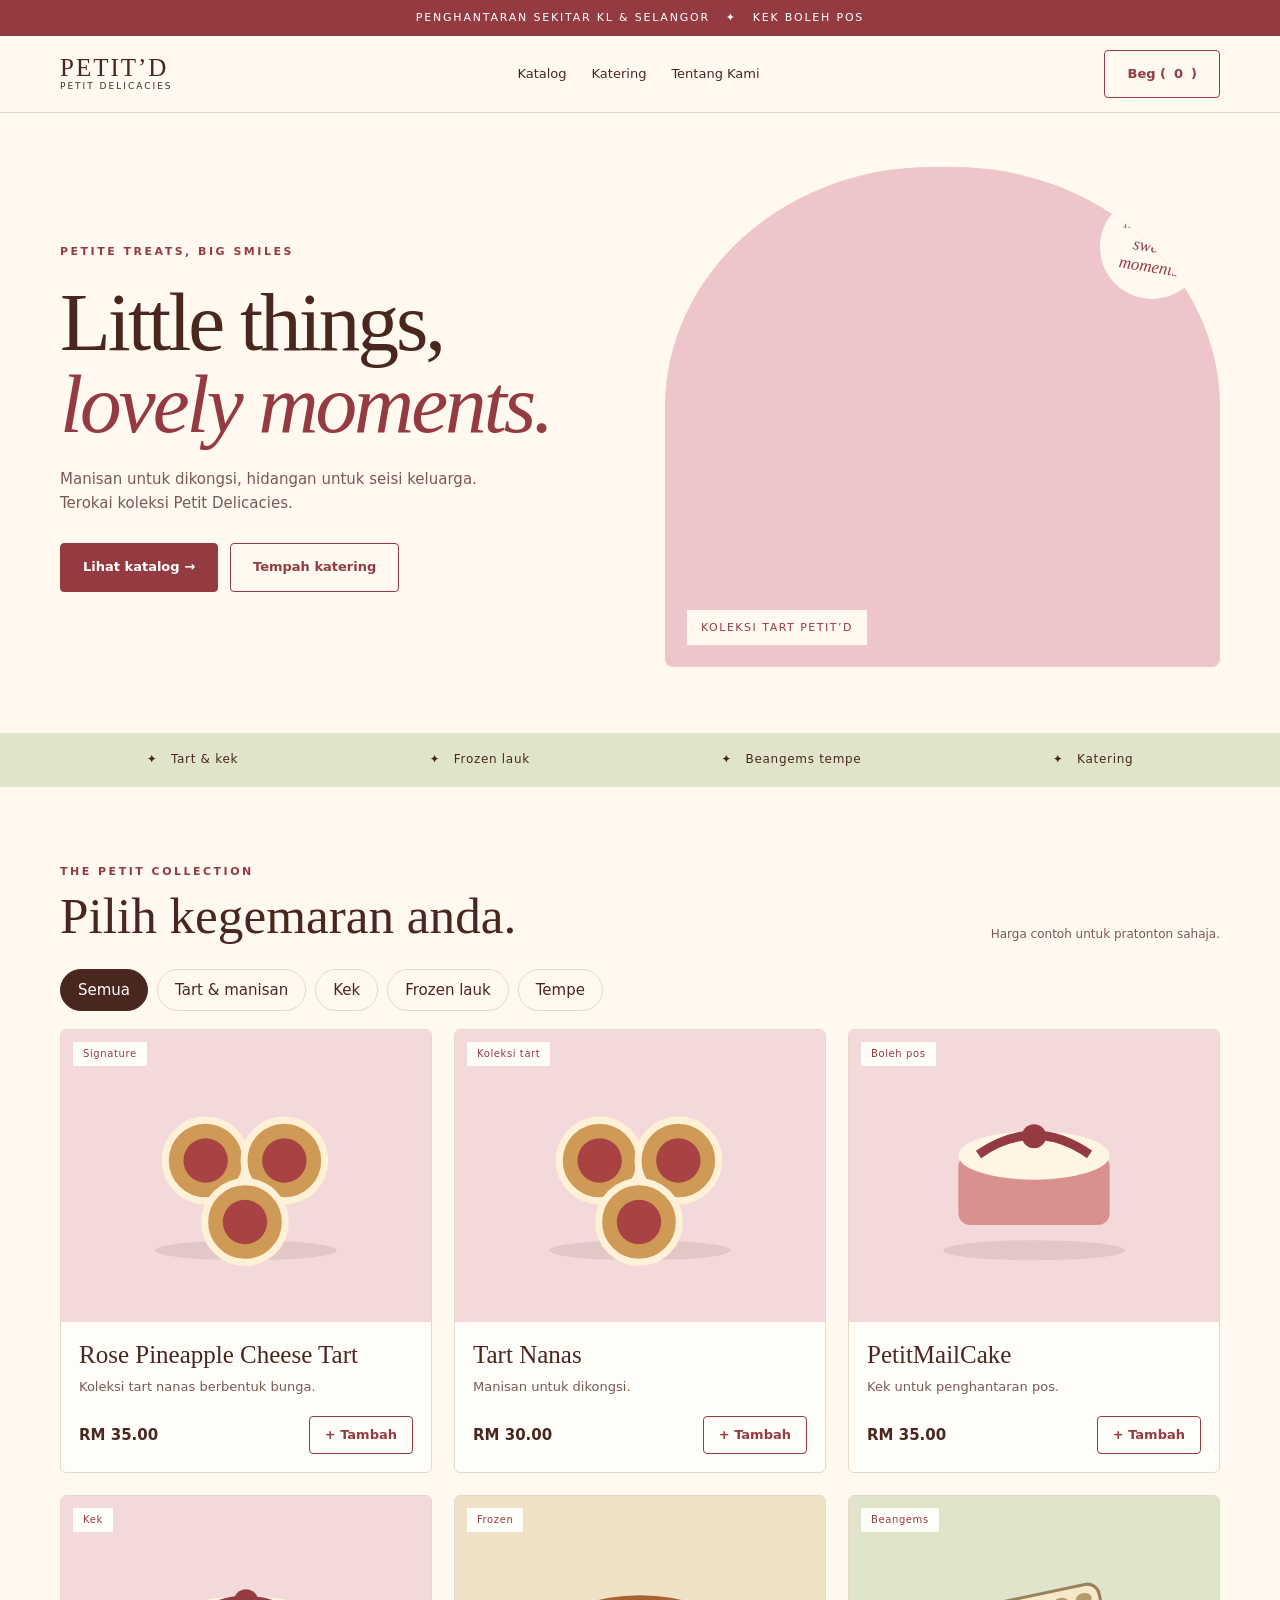
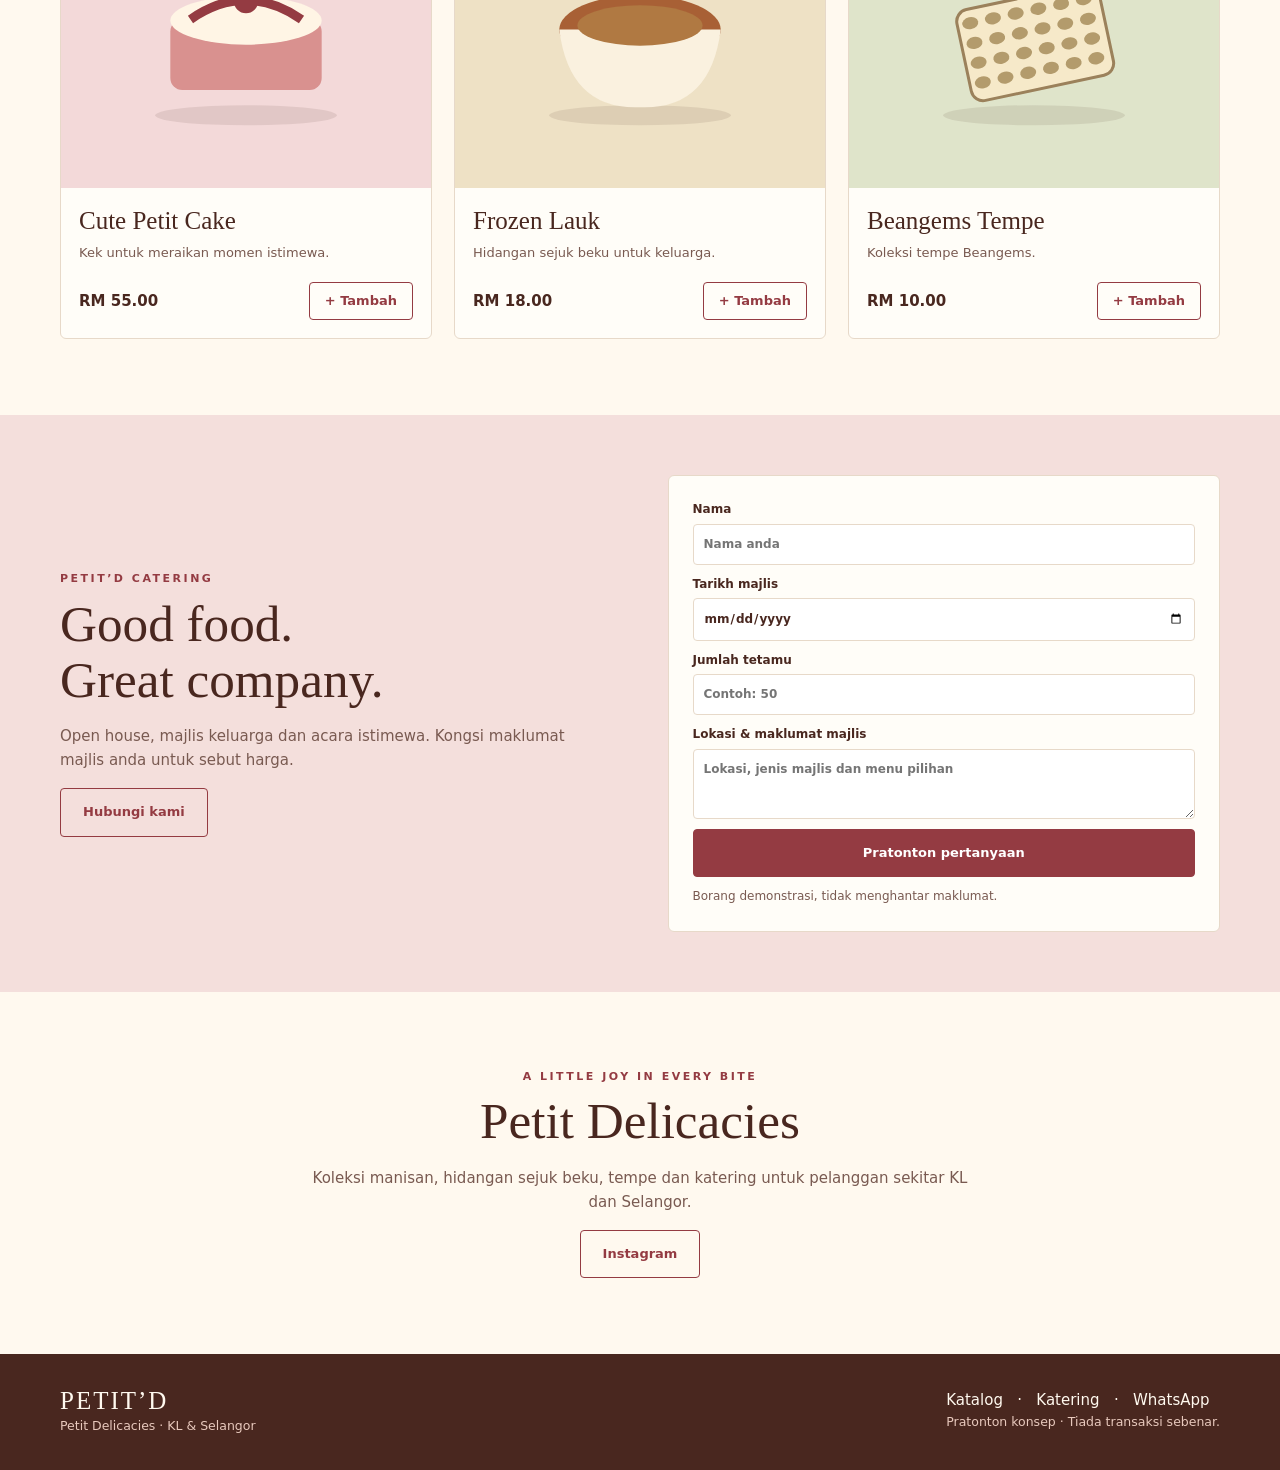
==== index.html @ d9c08828 "Build responsive Petit Delicacies ecommerce proposal storefront" ====
<!doctype html><html lang="ms"><head><meta charset="utf-8"><meta name="viewport" content="width=device-width,initial-scale=1"><meta name="robots" content="noindex,nofollow"><title>Petit'D | Little things, lovely moments</title><meta name="description" content="Tart, kek, frozen lauk, tempe dan katering Petit Delicacies."><style>
:root{--cream:#fff9ef;--white:#fffdf8;--ink:#49271f;--red:#943b42;--pink:#f6d7d9;--sage:#dfe4ca;--line:#e7d9c9}*{box-sizing:border-box}html{scroll-behavior:smooth}body{margin:0;background:var(--cream);color:var(--ink);font:15px/1.6 system-ui,sans-serif}h1,h2,h3,p{margin:0}h1,h2,h3{font-family:Georgia,serif;font-weight:400}a{color:inherit;text-decoration:none}button,input,select,textarea{font:inherit}button,a,input,select,textarea{outline-offset:4px}button{cursor:pointer}button:disabled{cursor:not-allowed;opacity:.5}.wrap{width:min(1160px,92%);margin:auto}.notice{text-align:center;background:var(--red);color:white;font-size:11px;letter-spacing:1.8px;padding:9px}.nav{position:sticky;top:0;background:#fff9eff5;z-index:10;border-bottom:1px solid var(--line);backdrop-filter:blur(12px)}.navin{display:flex;align-items:center;justify-content:space-between;gap:24px;padding:14px 0}.logo{display:flex;align-items:center;gap:10px}.logo img{width:44px;height:44px;border-radius:50%}.wordmark{font:25px/1 Georgia,serif;letter-spacing:2px}.wordmark small{display:block;font:9px/1.5 system-ui;letter-spacing:2px;text-transform:uppercase}.links{display:flex;gap:25px;font-size:13px}.btn{display:inline-flex;align-items:center;justify-content:center;gap:8px;background:var(--red);color:white;border:1px solid var(--red);border-radius:4px;padding:13px 22px;font-weight:600;font-size:13px}.btn:hover{background:#713238}.outline{background:transparent;color:var(--red)}.outline:hover{background:var(--pink);color:var(--ink)}.hero{min-height:590px;display:grid;grid-template-columns:1fr 1fr;gap:50px;align-items:center;padding:54px 0 66px}.eyebrow{font-size:11px;letter-spacing:2.5px;color:var(--red);text-transform:uppercase;font-weight:700}.hero h1{font-size:clamp(48px,6.5vw,93px);line-height:.98;letter-spacing:-3px;margin:22px 0}.hero h1 em{color:var(--red);font-weight:400}.hero p{max-width:420px;color:#795a51;margin:20px 0 28px}.actions{display:flex;flex-wrap:wrap;gap:12px}.visual{height:500px;background:#eec5c8;border-radius:48% 48% 8px 8px;overflow:hidden;position:relative;display:grid;place-items:center}.visual img{width:100%;height:100%;object-fit:cover;object-position:center 45%;image-rendering:auto}.visual:after{content:"KOLEKSI TART PETIT’D";position:absolute;bottom:22px;left:22px;background:var(--cream);color:var(--red);padding:9px 14px;font-size:11px;letter-spacing:1.5px}.stamp{position:absolute;right:16px;top:28px;background:var(--cream);border-radius:50%;width:104px;height:104px;display:grid;place-items:center;text-align:center;line-height:1.25;font:italic 17px Georgia;color:var(--red);transform:rotate(9deg)}.strip{background:var(--sage);padding:17px 0}.strip .wrap{display:flex;justify-content:space-around;gap:18px;flex-wrap:wrap;font-size:12px;letter-spacing:.7px}.section{padding:76px 0}.heading{display:flex;justify-content:space-between;align-items:end;gap:15px;margin-bottom:25px}.heading h2,.cater h2,.about h2{font-size:clamp(36px,4vw,54px);line-height:1.1;margin-top:8px}.hint{font-size:12px;color:#795a51}.filters{display:flex;gap:9px;overflow:auto;padding-bottom:18px}.filter{white-space:nowrap;background:transparent;border:1px solid var(--line);border-radius:50px;padding:8px 17px;color:var(--ink)}.filter.active{background:var(--ink);color:white;border-color:var(--ink)}.products{display:grid;grid-template-columns:repeat(3,1fr);gap:22px}.product{background:var(--white);border:1px solid var(--line);border-radius:6px;overflow:hidden;display:flex;flex-direction:column}.photo{aspect-ratio:1.27;background:var(--pink);position:relative;overflow:hidden;display:grid;place-items:center}.photo img{width:100%;height:100%;object-fit:cover;transition:transform .4s}.product:hover img{transform:scale(1.04)}.photo svg{width:60%;height:78%}.photo .tag{position:absolute;left:12px;top:12px;background:var(--white);padding:4px 10px;font-size:10px;letter-spacing:.6px;color:var(--red)}.info{padding:18px;display:flex;flex-direction:column;flex:1}.info h3{font-size:25px;line-height:1.2}.info p{font-size:13px;color:#795a51;margin:7px 0 18px}.price{display:flex;align-items:center;justify-content:space-between;gap:10px;margin-top:auto}.price strong{font-weight:600}.price button{padding:8px 15px}.cater{background:#f4dfdc;padding:60px 0}.catergrid{display:grid;grid-template-columns:1fr 1fr;gap:55px;align-items:center}.cater p,.about p{margin:16px 0;color:#795a51}.form{display:grid;gap:10px;background:var(--white);border:1px solid var(--line);border-radius:6px;padding:24px}.form label{font-size:12px;font-weight:600}.form input,.form textarea,.form select{display:block;width:100%;margin-top:4px;border:1px solid var(--line);padding:10px;background:#fff;border-radius:4px;color:var(--ink)}.form textarea{min-height:70px}.about{text-align:center;max-width:660px;margin:auto}.footer{background:var(--ink);color:var(--cream);padding:34px 0}.footer .wrap{display:flex;flex-wrap:wrap;justify-content:space-between;gap:20px}.footer small{display:block;color:#e8c9bd}.overlay{position:fixed;inset:0;z-index:20;background:#24130d70;display:none}.overlay.open{display:block}.drawer{position:fixed;z-index:21;inset:0 0 0 auto;width:min(430px,100%);background:var(--white);padding:22px;transform:translateX(105%);transition:transform .25s;display:flex;flex-direction:column;overflow:auto}.drawer.open{transform:translateX(0)}.drawerhead{display:flex;justify-content:space-between;align-items:center;border-bottom:1px solid var(--line);padding-bottom:14px}.drawerhead h2{font-size:30px}.x{border:none;background:none;color:var(--ink);font-size:28px}.cartline{border-bottom:1px solid var(--line);padding:15px 0;display:flex;justify-content:space-between;gap:12px;align-items:center}.qty{display:flex;align-items:center;gap:9px}.qty button{background:white;border:1px solid var(--line);border-radius:3px;width:29px;height:29px}.total{display:flex;justify-content:space-between;font-weight:700;margin:18px 0}.cartbottom{margin-top:auto;padding-top:14px}.toast{position:fixed;bottom:20px;left:50%;transform:translateX(-50%);padding:12px 20px;background:var(--ink);color:white;border-radius:4px;z-index:30;display:none}.demo{background:#f2e9df;border:1px solid var(--line);padding:10px 14px;color:#6d5147;font-size:12px;border-radius:4px;margin:12px 0}.mobilemenu{display:none}.hidden{display:none!important}@media(max-width:760px){.links{display:none}.mobilemenu{display:flex;gap:14px;font-size:12px}.hero{grid-template-columns:1fr;gap:24px;min-height:0;padding:36px 0}.hero h1{letter-spacing:-2px}.visual{height:350px}.navin{gap:10px}.logo img{width:36px;height:36px}.wordmark{font-size:20px}.nav .btn{padding:9px 12px}.section{padding:45px 0}.products{grid-template-columns:repeat(2,1fr);gap:10px}.info{padding:12px}.info h3{font-size:19px}.info p{font-size:12px}.price{flex-wrap:wrap}.price button{width:100%}.heading{display:block}.catergrid{grid-template-columns:1fr;gap:25px}.strip .wrap{font-size:11px}.footer .wrap{display:block}.footer a{display:inline-block;margin-top:10px}.stamp{width:78px;height:78px;font-size:13px}}@media(prefers-reduced-motion:reduce){*{scroll-behavior:auto!important;transition:none!important}}
</style></head><body><div class="notice">PENGHANTARAN SEKITAR KL &amp; SELANGOR &nbsp; ✦ &nbsp; KEK BOLEH POS</div><header class="nav"><div class="wrap navin"><a class="logo" href="#home"><img src="https://ugc.production.linktr.ee/st4OPZvFQQ27PzF9I9d3_xdF16N2kUCoFj5fA?io=true&amp;size=avatar-v3_0" alt="" onerror="this.style.display='none'"><span class="wordmark">PETIT’D<small>Petit Delicacies</small></span></a><nav class="links"><a href="#shop">Katalog</a><a href="#catering">Katering</a><a href="#about">Tentang Kami</a></nav><button class="btn outline" id="bag" aria-label="Buka beg belian">Beg (<span id="count">0</span>)</button></div></header>
<main id="home"><section class="wrap hero"><div><div class="eyebrow">Petite treats, big smiles</div><h1>Little things,<br><em>lovely moments.</em></h1><p>Manisan untuk dikongsi, hidangan untuk seisi keluarga. Terokai koleksi Petit Delicacies.</p><div class="actions"><a class="btn" href="#shop">Lihat katalog →</a><a class="btn outline" href="#catering">Tempah katering</a></div></div><div class="visual"><img src="tart-preview.webp" alt="Koleksi tart nanas Petit Delicacies" onerror="this.style.display='none'"><span class="stamp">Made for<br>sweet<br>moments</span></div></section><div class="strip"><div class="wrap"><span>✦ &nbsp; Tart &amp; kek</span><span>✦ &nbsp; Frozen lauk</span><span>✦ &nbsp; Beangems tempe</span><span>✦ &nbsp; Katering</span></div></div>
<section id="shop" class="wrap section"><div class="heading"><div><div class="eyebrow">The Petit collection</div><h2>Pilih kegemaran anda.</h2></div><div class="hint">Harga contoh untuk pratonton sahaja.</div></div><div class="filters" id="filters" aria-label="Kategori"></div><div class="products" id="products"></div></section>
<section class="cater" id="catering"><div class="wrap catergrid"><div><div class="eyebrow">Petit’D Catering</div><h2>Good food.<br>Great company.</h2><p>Open house, majlis keluarga dan acara istimewa. Kongsi maklumat majlis anda untuk sebut harga.</p><a class="btn outline" href="https://wa.me/60123327955" target="_blank" rel="noopener">Hubungi kami</a></div><form id="caterform" class="form"><label>Nama<input name="name" required placeholder="Nama anda"></label><label>Tarikh majlis<input name="date" type="date" required></label><label>Jumlah tetamu<input name="guests" type="number" min="1" required placeholder="Contoh: 50"></label><label>Lokasi &amp; maklumat majlis<textarea name="details" required placeholder="Lokasi, jenis majlis dan menu pilihan"></textarea></label><button class="btn" type="submit">Pratonton pertanyaan</button><small class="hint">Borang demonstrasi, tidak menghantar maklumat.</small></form></div></section>
<section class="wrap section" id="about"><div class="about"><div class="eyebrow">A little joy in every bite</div><h2>Petit Delicacies</h2><p>Koleksi manisan, hidangan sejuk beku, tempe dan katering untuk pelanggan sekitar KL dan Selangor.</p><a class="btn outline" href="https://www.instagram.com/petitdelicacies/" target="_blank" rel="noopener">Instagram</a></div></section></main><footer class="footer"><div class="wrap"><div><span class="wordmark">PETIT’D</span><small>Petit Delicacies · KL &amp; Selangor</small></div><div><a href="#shop">Katalog</a> &nbsp; · &nbsp; <a href="#catering">Katering</a> &nbsp; · &nbsp; <a href="https://wa.me/60123327955" target="_blank" rel="noopener">WhatsApp</a><small>Pratonton konsep · Tiada transaksi sebenar.</small></div></div></footer>
<div class="overlay" id="overlay"></div><aside class="drawer" id="drawer" role="dialog" aria-modal="true" aria-label="Beg belian" inert><div class="drawerhead"><h2>Beg belian</h2><button id="close" class="x" aria-label="Tutup">×</button></div><div id="lines"></div><div class="cartbottom"><div class="total"><span>Subtotal</span><span id="subtotal">RM 0.00</span></div><button class="btn" id="checkout" style="width:100%">Teruskan tempahan</button><form class="form hidden" id="orderform"><div class="demo">Mod demo. Harga dan caj penghantaran belum disahkan; tiada bayaran sebenar.</div><label>Nama<input required name="name"></label><label>Telefon<input required name="phone" type="tel"></label><label>Kaedah penghantaran<select name="delivery" required><option value="">Pilih kaedah</option><option>Penghantaran KL/Selangor</option><option>Pos (produk yang layak)</option></select></label><label>Alamat<textarea required name="address"></textarea></label><button class="btn" type="submit">Simulasi checkout</button></form><div id="result" role="status"></div></div></aside><div id="toast" class="toast" role="status"></div>
<script>
const items=[{id:'rose',name:'Rose Pineapple Cheese Tart',cat:'Tart & manisan',price:35,desc:'Koleksi tart nanas berbentuk bunga.',img:'tart-preview.webp',tag:'Signature',ship:true,art:'tart'},{id:'tart',name:'Tart Nanas',cat:'Tart & manisan',price:30,desc:'Manisan untuk dikongsi.',img:'tart-preview.webp',tag:'Koleksi tart',ship:true,art:'tart'},{id:'mail',name:'PetitMailCake',cat:'Kek',price:35,desc:'Kek untuk penghantaran pos.',tag:'Boleh pos',ship:true,art:'cake'},{id:'cute',name:'Cute Petit Cake',cat:'Kek',price:55,desc:'Kek untuk meraikan momen istimewa.',img:'https://ugc.production.linktr.ee/21dbafbf-b480-4d30-b561-7c405029d67b_N3wx3-N3oMg.png?io=true&size=thumbnail-stack_v1_0',tag:'Kek',ship:false,art:'cake'},{id:'lauk',name:'Frozen Lauk',cat:'Frozen lauk',price:18,desc:'Hidangan sejuk beku untuk keluarga.',tag:'Frozen',ship:false,art:'bowl'},{id:'tempe',name:'Beangems Tempe',cat:'Tempe',price:10,desc:'Koleksi tempe Beangems.',img:'https://ugc.production.linktr.ee/64cf5951-3f5d-41af-b71b-ed192d49938b_N3wx3-N3oMg.png?io=true&size=thumbnail-stack_v1_0',tag:'Beangems',ship:false,art:'tempe'}];
const $=id=>document.getElementById(id);const money=n=>'RM '+n.toFixed(2);let cart={},category='Semua',focusBack=null;try{cart=JSON.parse(localStorage.getItem('petit-cart')||'{}')||{};cart=Object.fromEntries(Object.entries(cart).filter(([id,q])=>items.some(x=>x.id===id)&&Number.isInteger(q)&&q>0&&q<=99))}catch{};const art=(type)=>{let shapes=type==='cake'?'<rect x="35" y="78" width="150" height="70" rx="12" fill="#d9918f"/><ellipse cx="110" cy="79" rx="75" ry="24" fill="#fff5e5"/><path d="M55 78 Q110 40 165 78" stroke="#943b42" stroke-width="9" fill="none"/><circle cx="110" cy="60" r="12" fill="#943b42"/>':type==='bowl'?'<ellipse cx="110" cy="88" rx="80" ry="34" fill="#a86035"/><path d="M30 88 Q40 168 110 165 Q180 168 190 88" fill="#faf1df"/><ellipse cx="110" cy="84" rx="62" ry="20" fill="#b07942"/>':type==='tempe'?'<g transform="rotate(-12 110 100)"><rect x="39" y="55" width="144" height="92" rx="12" fill="#f6e9c9" stroke="#9b815b" stroke-width="3"/>'+Array.from({length:24},(_,i)=>'<ellipse cx="'+(52+(i%6)*23)+'" cy="'+(69+Math.floor(i/6)*20)+'" rx="8" ry="6" fill="#b39b6c"/>').join('')+'</g>':'<g fill="#ce9a55" stroke="#fff1d8" stroke-width="7"><circle cx="70" cy="84" r="40"/><circle cx="148" cy="84" r="40"/><circle cx="109" cy="145" r="40"/></g><g fill="#a94243"><circle cx="70" cy="84" r="22"/><circle cx="148" cy="84" r="22"/><circle cx="109" cy="145" r="22"/></g>';return '<svg viewBox="0 0 220 200" aria-hidden="true"><ellipse cx="110" cy="173" rx="90" ry="10" fill="#49271f" opacity=".1"/>'+shapes+'</svg>'};const save=()=>{try{localStorage.setItem('petit-cart',JSON.stringify(cart))}catch{}};const qty=()=>Object.values(cart).reduce((s,q)=>s+q,0);const sum=()=>Object.entries(cart).reduce((s,[id,q])=>s+items.find(x=>x.id===id).price*q,0);const filters=['Semua',...new Set(items.map(x=>x.cat))];function renderFilters(){ $('filters').innerHTML=filters.map(c=>'<button class="filter '+(category===c?'active':'')+'" data-category="'+c+'" aria-pressed="'+(category===c)+'">'+c+'</button>').join('') }function renderProducts(){ $('products').innerHTML=items.filter(x=>category==='Semua'||x.cat===category).map(x=>'<article class="product"><div class="photo" style="background:'+(x.cat==='Tempe'?'#dfe4ca':x.cat==='Frozen lauk'?'#eee1c5':'#f3d9d9')+'">'+(x.img?'<img src="'+x.img+'" alt="'+x.name+'" onerror="this.remove();this.parentElement?.classList.add(\'fallback\')">':'')+(x.img?'':'')+art(x.art)+'<span class="tag">'+x.tag+'</span></div><div class="info"><h3>'+x.name+'</h3><p>'+x.desc+'</p><div class="price"><strong>'+money(x.price)+'</strong><button class="btn outline" data-add="'+x.id+'">+ Tambah</button></div></div></article>').join('');document.querySelectorAll('.photo img').forEach(img=>{const s=img.nextElementSibling;s.style.position='absolute';s.style.zIndex='-1';img.addEventListener('error',()=>{s.style.position='static';s.style.zIndex='auto'},{once:true})})}function renderCart(){ $('count').textContent=qty();$('subtotal').textContent=money(sum());$('lines').innerHTML=qty()?Object.entries(cart).map(([id,q])=>{const p=items.find(x=>x.id===id);return '<div class="cartline"><div><strong>'+p.name+'</strong><br><small>'+money(p.price*q)+'</small></div><div class="qty"><button aria-label="Kurangkan '+p.name+'" data-minus="'+id+'">−</button><span>'+q+'</span><button aria-label="Tambah '+p.name+'" data-plus="'+id+'">+</button></div></div>'}).join(''):'<p style="padding:20px 0">Beg anda masih kosong.</p>';$('checkout').disabled=!qty();if(!qty())$('orderform').classList.add('hidden');save()}function openCart(){focusBack=document.activeElement;$('drawer').inert=false;$('drawer').classList.add('open');$('overlay').classList.add('open');document.body.style.overflow='hidden';$('close').focus()}function closeCart(){$('drawer').classList.remove('open');$('overlay').classList.remove('open');$('drawer').inert=true;document.body.style.overflow='';focusBack?.focus()}function adjust(id,d){cart[id]=Math.min(99,(cart[id]||0)+d);if(cart[id]<=0)delete cart[id];$('result').textContent='';renderCart()}$('filters').onclick=e=>{let b=e.target.closest('[data-category]');if(b){category=b.dataset.category;renderFilters();renderProducts()}};$('products').onclick=e=>{let b=e.target.closest('[data-add]');if(b){adjust(b.dataset.add,1);openCart()}};$('lines').onclick=e=>{let b=e.target.closest('button');if(b?.dataset.minus)adjust(b.dataset.minus,-1);if(b?.dataset.plus)adjust(b.dataset.plus,1)};$('bag').onclick=openCart;$('close').onclick=closeCart;$('overlay').onclick=closeCart;document.addEventListener('keydown',e=>{if(e.key==='Escape'&&$('drawer').classList.contains('open'))closeCart()});$('checkout').onclick=()=>{$('orderform').classList.remove('hidden');$('orderform').scrollIntoView({block:'nearest'});$('orderform').querySelector('input').focus()};$('orderform').onsubmit=e=>{e.preventDefault();const data=new FormData(e.target);if(!qty())return;if(data.get('delivery').startsWith('Pos')&&Object.keys(cart).some(id=>!items.find(x=>x.id===id).ship)){$('result').textContent='Sesetengah produk dalam beg ini tidak tersedia untuk pos.';return}$('result').textContent='Simulasi berjaya. Subtotal '+money(sum())+'. Tiada bayaran atau pesanan dihantar.'};$('caterform').onsubmit=e=>{e.preventDefault();$('toast').textContent='Pratonton pertanyaan berjaya. Tiada maklumat dihantar.';$('toast').style.display='block';setTimeout(()=>$('toast').style.display='none',4500)};renderFilters();renderProducts();renderCart();
</script></body></html>
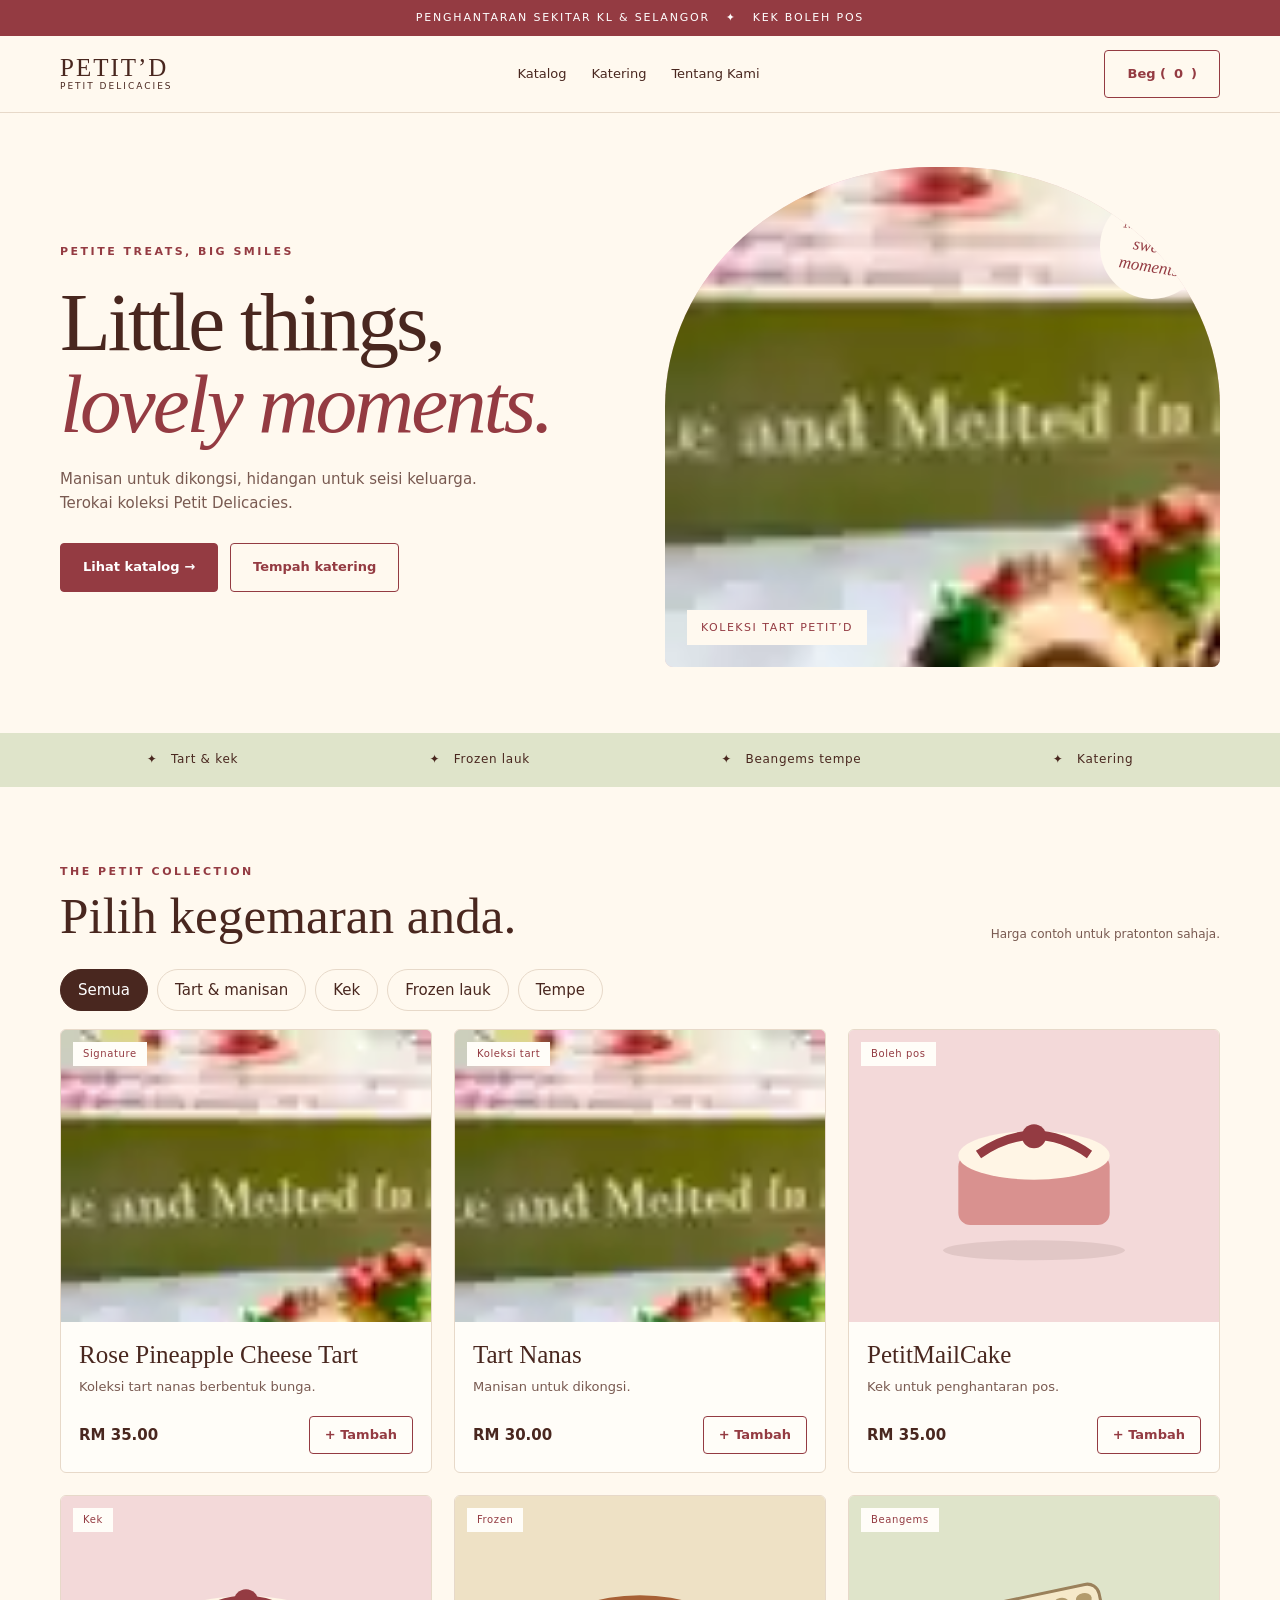
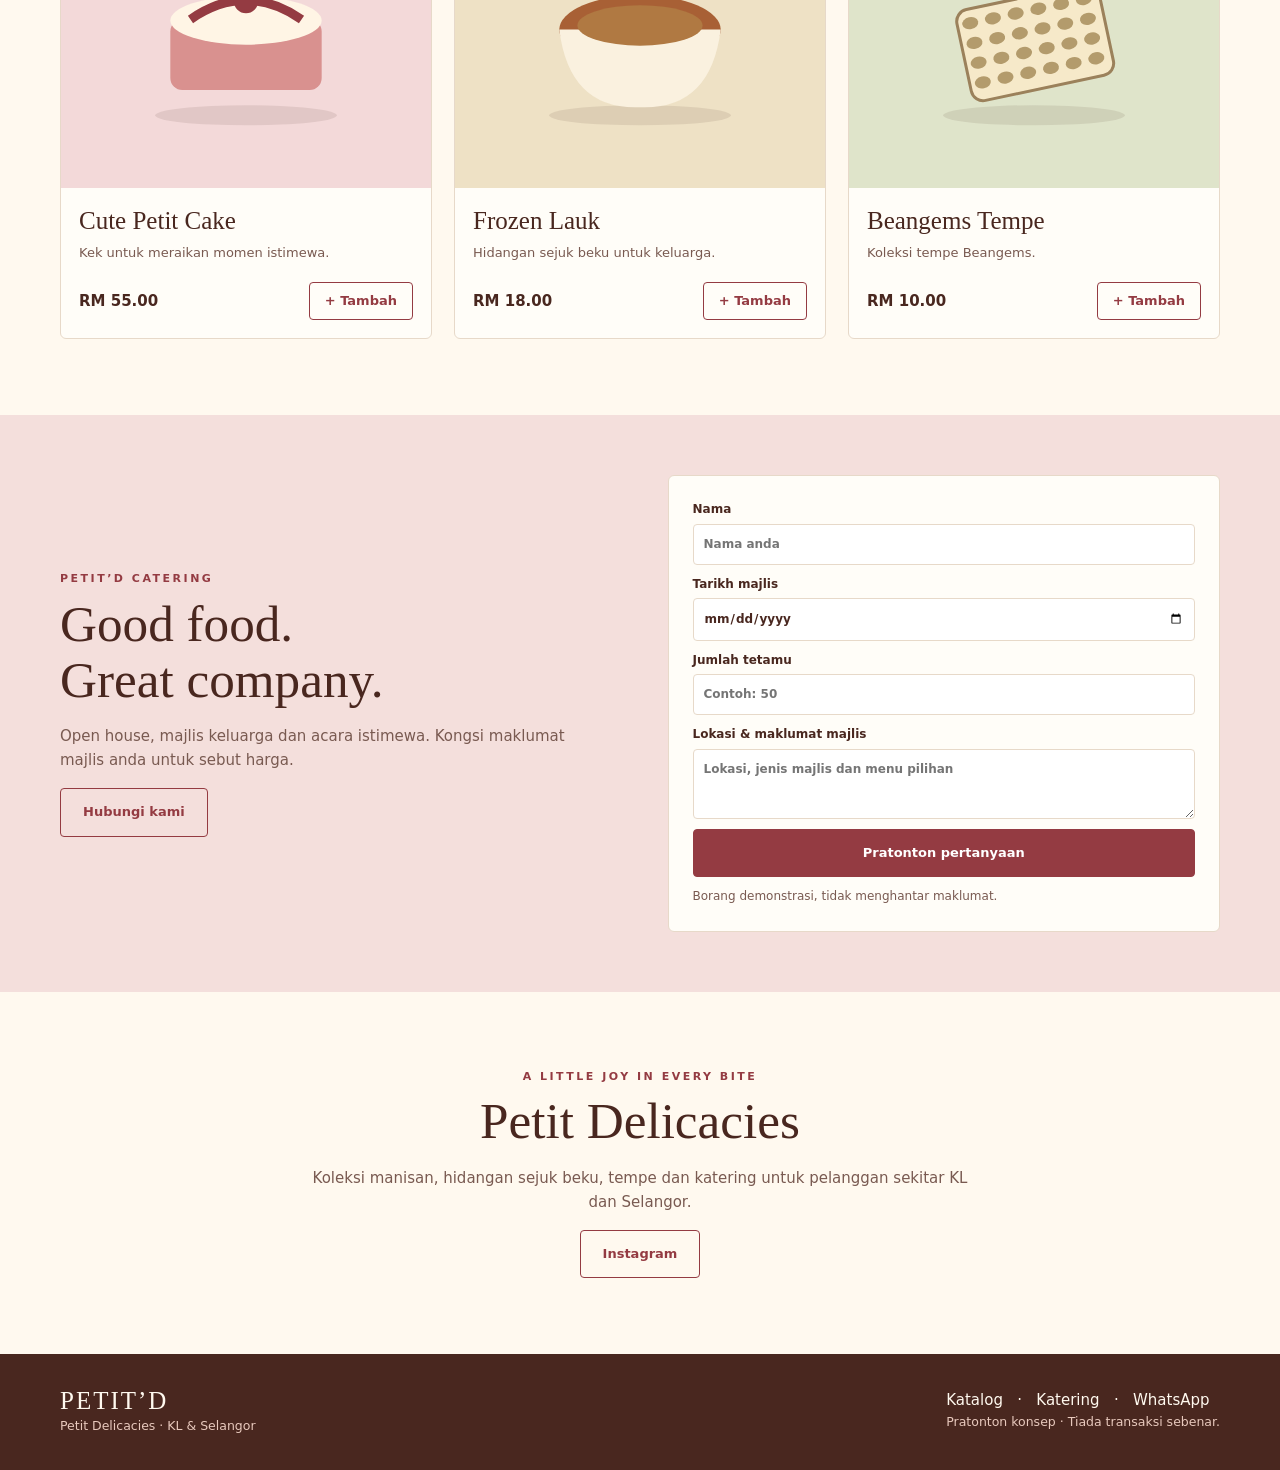
==== commit 9f2ec603: "Wire local tart photo asset and improve image fallback" ====
--- a/index.html
+++ b/index.html
@@ -1,12 +1,12 @@
 <!doctype html><html lang="ms"><head><meta charset="utf-8"><meta name="viewport" content="width=device-width,initial-scale=1"><meta name="robots" content="noindex,nofollow"><title>Petit'D | Little things, lovely moments</title><meta name="description" content="Tart, kek, frozen lauk, tempe dan katering Petit Delicacies."><style>
 :root{--cream:#fff9ef;--white:#fffdf8;--ink:#49271f;--red:#943b42;--pink:#f6d7d9;--sage:#dfe4ca;--line:#e7d9c9}*{box-sizing:border-box}html{scroll-behavior:smooth}body{margin:0;background:var(--cream);color:var(--ink);font:15px/1.6 system-ui,sans-serif}h1,h2,h3,p{margin:0}h1,h2,h3{font-family:Georgia,serif;font-weight:400}a{color:inherit;text-decoration:none}button,input,select,textarea{font:inherit}button,a,input,select,textarea{outline-offset:4px}button{cursor:pointer}button:disabled{cursor:not-allowed;opacity:.5}.wrap{width:min(1160px,92%);margin:auto}.notice{text-align:center;background:var(--red);color:white;font-size:11px;letter-spacing:1.8px;padding:9px}.nav{position:sticky;top:0;background:#fff9eff5;z-index:10;border-bottom:1px solid var(--line);backdrop-filter:blur(12px)}.navin{display:flex;align-items:center;justify-content:space-between;gap:24px;padding:14px 0}.logo{display:flex;align-items:center;gap:10px}.logo img{width:44px;height:44px;border-radius:50%}.wordmark{font:25px/1 Georgia,serif;letter-spacing:2px}.wordmark small{display:block;font:9px/1.5 system-ui;letter-spacing:2px;text-transform:uppercase}.links{display:flex;gap:25px;font-size:13px}.btn{display:inline-flex;align-items:center;justify-content:center;gap:8px;background:var(--red);color:white;border:1px solid var(--red);border-radius:4px;padding:13px 22px;font-weight:600;font-size:13px}.btn:hover{background:#713238}.outline{background:transparent;color:var(--red)}.outline:hover{background:var(--pink);color:var(--ink)}.hero{min-height:590px;display:grid;grid-template-columns:1fr 1fr;gap:50px;align-items:center;padding:54px 0 66px}.eyebrow{font-size:11px;letter-spacing:2.5px;color:var(--red);text-transform:uppercase;font-weight:700}.hero h1{font-size:clamp(48px,6.5vw,93px);line-height:.98;letter-spacing:-3px;margin:22px 0}.hero h1 em{color:var(--red);font-weight:400}.hero p{max-width:420px;color:#795a51;margin:20px 0 28px}.actions{display:flex;flex-wrap:wrap;gap:12px}.visual{height:500px;background:#eec5c8;border-radius:48% 48% 8px 8px;overflow:hidden;position:relative;display:grid;place-items:center}.visual img{width:100%;height:100%;object-fit:cover;object-position:center 45%;image-rendering:auto}.visual:after{content:"KOLEKSI TART PETIT’D";position:absolute;bottom:22px;left:22px;background:var(--cream);color:var(--red);padding:9px 14px;font-size:11px;letter-spacing:1.5px}.stamp{position:absolute;right:16px;top:28px;background:var(--cream);border-radius:50%;width:104px;height:104px;display:grid;place-items:center;text-align:center;line-height:1.25;font:italic 17px Georgia;color:var(--red);transform:rotate(9deg)}.strip{background:var(--sage);padding:17px 0}.strip .wrap{display:flex;justify-content:space-around;gap:18px;flex-wrap:wrap;font-size:12px;letter-spacing:.7px}.section{padding:76px 0}.heading{display:flex;justify-content:space-between;align-items:end;gap:15px;margin-bottom:25px}.heading h2,.cater h2,.about h2{font-size:clamp(36px,4vw,54px);line-height:1.1;margin-top:8px}.hint{font-size:12px;color:#795a51}.filters{display:flex;gap:9px;overflow:auto;padding-bottom:18px}.filter{white-space:nowrap;background:transparent;border:1px solid var(--line);border-radius:50px;padding:8px 17px;color:var(--ink)}.filter.active{background:var(--ink);color:white;border-color:var(--ink)}.products{display:grid;grid-template-columns:repeat(3,1fr);gap:22px}.product{background:var(--white);border:1px solid var(--line);border-radius:6px;overflow:hidden;display:flex;flex-direction:column}.photo{aspect-ratio:1.27;background:var(--pink);position:relative;overflow:hidden;display:grid;place-items:center}.photo img{width:100%;height:100%;object-fit:cover;transition:transform .4s}.product:hover img{transform:scale(1.04)}.photo svg{width:60%;height:78%}.photo .tag{position:absolute;left:12px;top:12px;background:var(--white);padding:4px 10px;font-size:10px;letter-spacing:.6px;color:var(--red)}.info{padding:18px;display:flex;flex-direction:column;flex:1}.info h3{font-size:25px;line-height:1.2}.info p{font-size:13px;color:#795a51;margin:7px 0 18px}.price{display:flex;align-items:center;justify-content:space-between;gap:10px;margin-top:auto}.price strong{font-weight:600}.price button{padding:8px 15px}.cater{background:#f4dfdc;padding:60px 0}.catergrid{display:grid;grid-template-columns:1fr 1fr;gap:55px;align-items:center}.cater p,.about p{margin:16px 0;color:#795a51}.form{display:grid;gap:10px;background:var(--white);border:1px solid var(--line);border-radius:6px;padding:24px}.form label{font-size:12px;font-weight:600}.form input,.form textarea,.form select{display:block;width:100%;margin-top:4px;border:1px solid var(--line);padding:10px;background:#fff;border-radius:4px;color:var(--ink)}.form textarea{min-height:70px}.about{text-align:center;max-width:660px;margin:auto}.footer{background:var(--ink);color:var(--cream);padding:34px 0}.footer .wrap{display:flex;flex-wrap:wrap;justify-content:space-between;gap:20px}.footer small{display:block;color:#e8c9bd}.overlay{position:fixed;inset:0;z-index:20;background:#24130d70;display:none}.overlay.open{display:block}.drawer{position:fixed;z-index:21;inset:0 0 0 auto;width:min(430px,100%);background:var(--white);padding:22px;transform:translateX(105%);transition:transform .25s;display:flex;flex-direction:column;overflow:auto}.drawer.open{transform:translateX(0)}.drawerhead{display:flex;justify-content:space-between;align-items:center;border-bottom:1px solid var(--line);padding-bottom:14px}.drawerhead h2{font-size:30px}.x{border:none;background:none;color:var(--ink);font-size:28px}.cartline{border-bottom:1px solid var(--line);padding:15px 0;display:flex;justify-content:space-between;gap:12px;align-items:center}.qty{display:flex;align-items:center;gap:9px}.qty button{background:white;border:1px solid var(--line);border-radius:3px;width:29px;height:29px}.total{display:flex;justify-content:space-between;font-weight:700;margin:18px 0}.cartbottom{margin-top:auto;padding-top:14px}.toast{position:fixed;bottom:20px;left:50%;transform:translateX(-50%);padding:12px 20px;background:var(--ink);color:white;border-radius:4px;z-index:30;display:none}.demo{background:#f2e9df;border:1px solid var(--line);padding:10px 14px;color:#6d5147;font-size:12px;border-radius:4px;margin:12px 0}.mobilemenu{display:none}.hidden{display:none!important}@media(max-width:760px){.links{display:none}.mobilemenu{display:flex;gap:14px;font-size:12px}.hero{grid-template-columns:1fr;gap:24px;min-height:0;padding:36px 0}.hero h1{letter-spacing:-2px}.visual{height:350px}.navin{gap:10px}.logo img{width:36px;height:36px}.wordmark{font-size:20px}.nav .btn{padding:9px 12px}.section{padding:45px 0}.products{grid-template-columns:repeat(2,1fr);gap:10px}.info{padding:12px}.info h3{font-size:19px}.info p{font-size:12px}.price{flex-wrap:wrap}.price button{width:100%}.heading{display:block}.catergrid{grid-template-columns:1fr;gap:25px}.strip .wrap{font-size:11px}.footer .wrap{display:block}.footer a{display:inline-block;margin-top:10px}.stamp{width:78px;height:78px;font-size:13px}}@media(prefers-reduced-motion:reduce){*{scroll-behavior:auto!important;transition:none!important}}
 </style></head><body><div class="notice">PENGHANTARAN SEKITAR KL &amp; SELANGOR &nbsp; ✦ &nbsp; KEK BOLEH POS</div><header class="nav"><div class="wrap navin"><a class="logo" href="#home"><img src="https://ugc.production.linktr.ee/st4OPZvFQQ27PzF9I9d3_xdF16N2kUCoFj5fA?io=true&amp;size=avatar-v3_0" alt="" onerror="this.style.display='none'"><span class="wordmark">PETIT’D<small>Petit Delicacies</small></span></a><nav class="links"><a href="#shop">Katalog</a><a href="#catering">Katering</a><a href="#about">Tentang Kami</a></nav><button class="btn outline" id="bag" aria-label="Buka beg belian">Beg (<span id="count">0</span>)</button></div></header>
-<main id="home"><section class="wrap hero"><div><div class="eyebrow">Petite treats, big smiles</div><h1>Little things,<br><em>lovely moments.</em></h1><p>Manisan untuk dikongsi, hidangan untuk seisi keluarga. Terokai koleksi Petit Delicacies.</p><div class="actions"><a class="btn" href="#shop">Lihat katalog →</a><a class="btn outline" href="#catering">Tempah katering</a></div></div><div class="visual"><img src="tart-preview.webp" alt="Koleksi tart nanas Petit Delicacies" onerror="this.style.display='none'"><span class="stamp">Made for<br>sweet<br>moments</span></div></section><div class="strip"><div class="wrap"><span>✦ &nbsp; Tart &amp; kek</span><span>✦ &nbsp; Frozen lauk</span><span>✦ &nbsp; Beangems tempe</span><span>✦ &nbsp; Katering</span></div></div>
+<main id="home"><section class="wrap hero"><div><div class="eyebrow">Petite treats, big smiles</div><h1>Little things,<br><em>lovely moments.</em></h1><p>Manisan untuk dikongsi, hidangan untuk seisi keluarga. Terokai koleksi Petit Delicacies.</p><div class="actions"><a class="btn" href="#shop">Lihat katalog →</a><a class="btn outline" href="#catering">Tempah katering</a></div></div><div class="visual"><img src="tart-preview.svg" alt="Koleksi tart nanas Petit Delicacies" onerror="this.style.display='none'"><span class="stamp">Made for<br>sweet<br>moments</span></div></section><div class="strip"><div class="wrap"><span>✦ &nbsp; Tart &amp; kek</span><span>✦ &nbsp; Frozen lauk</span><span>✦ &nbsp; Beangems tempe</span><span>✦ &nbsp; Katering</span></div></div>
 <section id="shop" class="wrap section"><div class="heading"><div><div class="eyebrow">The Petit collection</div><h2>Pilih kegemaran anda.</h2></div><div class="hint">Harga contoh untuk pratonton sahaja.</div></div><div class="filters" id="filters" aria-label="Kategori"></div><div class="products" id="products"></div></section>
 <section class="cater" id="catering"><div class="wrap catergrid"><div><div class="eyebrow">Petit’D Catering</div><h2>Good food.<br>Great company.</h2><p>Open house, majlis keluarga dan acara istimewa. Kongsi maklumat majlis anda untuk sebut harga.</p><a class="btn outline" href="https://wa.me/60123327955" target="_blank" rel="noopener">Hubungi kami</a></div><form id="caterform" class="form"><label>Nama<input name="name" required placeholder="Nama anda"></label><label>Tarikh majlis<input name="date" type="date" required></label><label>Jumlah tetamu<input name="guests" type="number" min="1" required placeholder="Contoh: 50"></label><label>Lokasi &amp; maklumat majlis<textarea name="details" required placeholder="Lokasi, jenis majlis dan menu pilihan"></textarea></label><button class="btn" type="submit">Pratonton pertanyaan</button><small class="hint">Borang demonstrasi, tidak menghantar maklumat.</small></form></div></section>
 <section class="wrap section" id="about"><div class="about"><div class="eyebrow">A little joy in every bite</div><h2>Petit Delicacies</h2><p>Koleksi manisan, hidangan sejuk beku, tempe dan katering untuk pelanggan sekitar KL dan Selangor.</p><a class="btn outline" href="https://www.instagram.com/petitdelicacies/" target="_blank" rel="noopener">Instagram</a></div></section></main><footer class="footer"><div class="wrap"><div><span class="wordmark">PETIT’D</span><small>Petit Delicacies · KL &amp; Selangor</small></div><div><a href="#shop">Katalog</a> &nbsp; · &nbsp; <a href="#catering">Katering</a> &nbsp; · &nbsp; <a href="https://wa.me/60123327955" target="_blank" rel="noopener">WhatsApp</a><small>Pratonton konsep · Tiada transaksi sebenar.</small></div></div></footer>
 <div class="overlay" id="overlay"></div><aside class="drawer" id="drawer" role="dialog" aria-modal="true" aria-label="Beg belian" inert><div class="drawerhead"><h2>Beg belian</h2><button id="close" class="x" aria-label="Tutup">×</button></div><div id="lines"></div><div class="cartbottom"><div class="total"><span>Subtotal</span><span id="subtotal">RM 0.00</span></div><button class="btn" id="checkout" style="width:100%">Teruskan tempahan</button><form class="form hidden" id="orderform"><div class="demo">Mod demo. Harga dan caj penghantaran belum disahkan; tiada bayaran sebenar.</div><label>Nama<input required name="name"></label><label>Telefon<input required name="phone" type="tel"></label><label>Kaedah penghantaran<select name="delivery" required><option value="">Pilih kaedah</option><option>Penghantaran KL/Selangor</option><option>Pos (produk yang layak)</option></select></label><label>Alamat<textarea required name="address"></textarea></label><button class="btn" type="submit">Simulasi checkout</button></form><div id="result" role="status"></div></div></aside><div id="toast" class="toast" role="status"></div>
 <script>
-const items=[{id:'rose',name:'Rose Pineapple Cheese Tart',cat:'Tart & manisan',price:35,desc:'Koleksi tart nanas berbentuk bunga.',img:'tart-preview.webp',tag:'Signature',ship:true,art:'tart'},{id:'tart',name:'Tart Nanas',cat:'Tart & manisan',price:30,desc:'Manisan untuk dikongsi.',img:'tart-preview.webp',tag:'Koleksi tart',ship:true,art:'tart'},{id:'mail',name:'PetitMailCake',cat:'Kek',price:35,desc:'Kek untuk penghantaran pos.',tag:'Boleh pos',ship:true,art:'cake'},{id:'cute',name:'Cute Petit Cake',cat:'Kek',price:55,desc:'Kek untuk meraikan momen istimewa.',img:'https://ugc.production.linktr.ee/21dbafbf-b480-4d30-b561-7c405029d67b_N3wx3-N3oMg.png?io=true&size=thumbnail-stack_v1_0',tag:'Kek',ship:false,art:'cake'},{id:'lauk',name:'Frozen Lauk',cat:'Frozen lauk',price:18,desc:'Hidangan sejuk beku untuk keluarga.',tag:'Frozen',ship:false,art:'bowl'},{id:'tempe',name:'Beangems Tempe',cat:'Tempe',price:10,desc:'Koleksi tempe Beangems.',img:'https://ugc.production.linktr.ee/64cf5951-3f5d-41af-b71b-ed192d49938b_N3wx3-N3oMg.png?io=true&size=thumbnail-stack_v1_0',tag:'Beangems',ship:false,art:'tempe'}];
-const $=id=>document.getElementById(id);const money=n=>'RM '+n.toFixed(2);let cart={},category='Semua',focusBack=null;try{cart=JSON.parse(localStorage.getItem('petit-cart')||'{}')||{};cart=Object.fromEntries(Object.entries(cart).filter(([id,q])=>items.some(x=>x.id===id)&&Number.isInteger(q)&&q>0&&q<=99))}catch{};const art=(type)=>{let shapes=type==='cake'?'<rect x="35" y="78" width="150" height="70" rx="12" fill="#d9918f"/><ellipse cx="110" cy="79" rx="75" ry="24" fill="#fff5e5"/><path d="M55 78 Q110 40 165 78" stroke="#943b42" stroke-width="9" fill="none"/><circle cx="110" cy="60" r="12" fill="#943b42"/>':type==='bowl'?'<ellipse cx="110" cy="88" rx="80" ry="34" fill="#a86035"/><path d="M30 88 Q40 168 110 165 Q180 168 190 88" fill="#faf1df"/><ellipse cx="110" cy="84" rx="62" ry="20" fill="#b07942"/>':type==='tempe'?'<g transform="rotate(-12 110 100)"><rect x="39" y="55" width="144" height="92" rx="12" fill="#f6e9c9" stroke="#9b815b" stroke-width="3"/>'+Array.from({length:24},(_,i)=>'<ellipse cx="'+(52+(i%6)*23)+'" cy="'+(69+Math.floor(i/6)*20)+'" rx="8" ry="6" fill="#b39b6c"/>').join('')+'</g>':'<g fill="#ce9a55" stroke="#fff1d8" stroke-width="7"><circle cx="70" cy="84" r="40"/><circle cx="148" cy="84" r="40"/><circle cx="109" cy="145" r="40"/></g><g fill="#a94243"><circle cx="70" cy="84" r="22"/><circle cx="148" cy="84" r="22"/><circle cx="109" cy="145" r="22"/></g>';return '<svg viewBox="0 0 220 200" aria-hidden="true"><ellipse cx="110" cy="173" rx="90" ry="10" fill="#49271f" opacity=".1"/>'+shapes+'</svg>'};const save=()=>{try{localStorage.setItem('petit-cart',JSON.stringify(cart))}catch{}};const qty=()=>Object.values(cart).reduce((s,q)=>s+q,0);const sum=()=>Object.entries(cart).reduce((s,[id,q])=>s+items.find(x=>x.id===id).price*q,0);const filters=['Semua',...new Set(items.map(x=>x.cat))];function renderFilters(){ $('filters').innerHTML=filters.map(c=>'<button class="filter '+(category===c?'active':'')+'" data-category="'+c+'" aria-pressed="'+(category===c)+'">'+c+'</button>').join('') }function renderProducts(){ $('products').innerHTML=items.filter(x=>category==='Semua'||x.cat===category).map(x=>'<article class="product"><div class="photo" style="background:'+(x.cat==='Tempe'?'#dfe4ca':x.cat==='Frozen lauk'?'#eee1c5':'#f3d9d9')+'">'+(x.img?'<img src="'+x.img+'" alt="'+x.name+'" onerror="this.remove();this.parentElement?.classList.add(\'fallback\')">':'')+(x.img?'':'')+art(x.art)+'<span class="tag">'+x.tag+'</span></div><div class="info"><h3>'+x.name+'</h3><p>'+x.desc+'</p><div class="price"><strong>'+money(x.price)+'</strong><button class="btn outline" data-add="'+x.id+'">+ Tambah</button></div></div></article>').join('');document.querySelectorAll('.photo img').forEach(img=>{const s=img.nextElementSibling;s.style.position='absolute';s.style.zIndex='-1';img.addEventListener('error',()=>{s.style.position='static';s.style.zIndex='auto'},{once:true})})}function renderCart(){ $('count').textContent=qty();$('subtotal').textContent=money(sum());$('lines').innerHTML=qty()?Object.entries(cart).map(([id,q])=>{const p=items.find(x=>x.id===id);return '<div class="cartline"><div><strong>'+p.name+'</strong><br><small>'+money(p.price*q)+'</small></div><div class="qty"><button aria-label="Kurangkan '+p.name+'" data-minus="'+id+'">−</button><span>'+q+'</span><button aria-label="Tambah '+p.name+'" data-plus="'+id+'">+</button></div></div>'}).join(''):'<p style="padding:20px 0">Beg anda masih kosong.</p>';$('checkout').disabled=!qty();if(!qty())$('orderform').classList.add('hidden');save()}function openCart(){focusBack=document.activeElement;$('drawer').inert=false;$('drawer').classList.add('open');$('overlay').classList.add('open');document.body.style.overflow='hidden';$('close').focus()}function closeCart(){$('drawer').classList.remove('open');$('overlay').classList.remove('open');$('drawer').inert=true;document.body.style.overflow='';focusBack?.focus()}function adjust(id,d){cart[id]=Math.min(99,(cart[id]||0)+d);if(cart[id]<=0)delete cart[id];$('result').textContent='';renderCart()}$('filters').onclick=e=>{let b=e.target.closest('[data-category]');if(b){category=b.dataset.category;renderFilters();renderProducts()}};$('products').onclick=e=>{let b=e.target.closest('[data-add]');if(b){adjust(b.dataset.add,1);openCart()}};$('lines').onclick=e=>{let b=e.target.closest('button');if(b?.dataset.minus)adjust(b.dataset.minus,-1);if(b?.dataset.plus)adjust(b.dataset.plus,1)};$('bag').onclick=openCart;$('close').onclick=closeCart;$('overlay').onclick=closeCart;document.addEventListener('keydown',e=>{if(e.key==='Escape'&&$('drawer').classList.contains('open'))closeCart()});$('checkout').onclick=()=>{$('orderform').classList.remove('hidden');$('orderform').scrollIntoView({block:'nearest'});$('orderform').querySelector('input').focus()};$('orderform').onsubmit=e=>{e.preventDefault();const data=new FormData(e.target);if(!qty())return;if(data.get('delivery').startsWith('Pos')&&Object.keys(cart).some(id=>!items.find(x=>x.id===id).ship)){$('result').textContent='Sesetengah produk dalam beg ini tidak tersedia untuk pos.';return}$('result').textContent='Simulasi berjaya. Subtotal '+money(sum())+'. Tiada bayaran atau pesanan dihantar.'};$('caterform').onsubmit=e=>{e.preventDefault();$('toast').textContent='Pratonton pertanyaan berjaya. Tiada maklumat dihantar.';$('toast').style.display='block';setTimeout(()=>$('toast').style.display='none',4500)};renderFilters();renderProducts();renderCart();
+const items=[{id:'rose',name:'Rose Pineapple Cheese Tart',cat:'Tart & manisan',price:35,desc:'Koleksi tart nanas berbentuk bunga.',img:'tart-preview.svg',tag:'Signature',ship:true,art:'tart'},{id:'tart',name:'Tart Nanas',cat:'Tart & manisan',price:30,desc:'Manisan untuk dikongsi.',img:'tart-preview.svg',tag:'Koleksi tart',ship:true,art:'tart'},{id:'mail',name:'PetitMailCake',cat:'Kek',price:35,desc:'Kek untuk penghantaran pos.',tag:'Boleh pos',ship:true,art:'cake'},{id:'cute',name:'Cute Petit Cake',cat:'Kek',price:55,desc:'Kek untuk meraikan momen istimewa.',img:'https://ugc.production.linktr.ee/21dbafbf-b480-4d30-b561-7c405029d67b_N3wx3-N3oMg.png?io=true&size=thumbnail-stack_v1_0',tag:'Kek',ship:false,art:'cake'},{id:'lauk',name:'Frozen Lauk',cat:'Frozen lauk',price:18,desc:'Hidangan sejuk beku untuk keluarga.',tag:'Frozen',ship:false,art:'bowl'},{id:'tempe',name:'Beangems Tempe',cat:'Tempe',price:10,desc:'Koleksi tempe Beangems.',img:'https://ugc.production.linktr.ee/64cf5951-3f5d-41af-b71b-ed192d49938b_N3wx3-N3oMg.png?io=true&size=thumbnail-stack_v1_0',tag:'Beangems',ship:false,art:'tempe'}];
+const $=id=>document.getElementById(id);const money=n=>'RM '+n.toFixed(2);let cart={},category='Semua',focusBack=null;try{cart=JSON.parse(localStorage.getItem('petit-cart')||'{}')||{};cart=Object.fromEntries(Object.entries(cart).filter(([id,q])=>items.some(x=>x.id===id)&&Number.isInteger(q)&&q>0&&q<=99))}catch{};const art=(type)=>{let shapes=type==='cake'?'<rect x="35" y="78" width="150" height="70" rx="12" fill="#d9918f"/><ellipse cx="110" cy="79" rx="75" ry="24" fill="#fff5e5"/><path d="M55 78 Q110 40 165 78" stroke="#943b42" stroke-width="9" fill="none"/><circle cx="110" cy="60" r="12" fill="#943b42"/>':type==='bowl'?'<ellipse cx="110" cy="88" rx="80" ry="34" fill="#a86035"/><path d="M30 88 Q40 168 110 165 Q180 168 190 88" fill="#faf1df"/><ellipse cx="110" cy="84" rx="62" ry="20" fill="#b07942"/>':type==='tempe'?'<g transform="rotate(-12 110 100)"><rect x="39" y="55" width="144" height="92" rx="12" fill="#f6e9c9" stroke="#9b815b" stroke-width="3"/>'+Array.from({length:24},(_,i)=>'<ellipse cx="'+(52+(i%6)*23)+'" cy="'+(69+Math.floor(i/6)*20)+'" rx="8" ry="6" fill="#b39b6c"/>').join('')+'</g>':'<g fill="#ce9a55" stroke="#fff1d8" stroke-width="7"><circle cx="70" cy="84" r="40"/><circle cx="148" cy="84" r="40"/><circle cx="109" cy="145" r="40"/></g><g fill="#a94243"><circle cx="70" cy="84" r="22"/><circle cx="148" cy="84" r="22"/><circle cx="109" cy="145" r="22"/></g>';return '<svg viewBox="0 0 220 200" aria-hidden="true"><ellipse cx="110" cy="173" rx="90" ry="10" fill="#49271f" opacity=".1"/>'+shapes+'</svg>'};const save=()=>{try{localStorage.setItem('petit-cart',JSON.stringify(cart))}catch{}};const qty=()=>Object.values(cart).reduce((s,q)=>s+q,0);const sum=()=>Object.entries(cart).reduce((s,[id,q])=>s+items.find(x=>x.id===id).price*q,0);const filters=['Semua',...new Set(items.map(x=>x.cat))];function renderFilters(){ $('filters').innerHTML=filters.map(c=>'<button class="filter '+(category===c?'active':'')+'" data-category="'+c+'" aria-pressed="'+(category===c)+'">'+c+'</button>').join('') }function renderProducts(){ $('products').innerHTML=items.filter(x=>category==='Semua'||x.cat===category).map(x=>'<article class="product"><div class="photo" style="background:'+(x.cat==='Tempe'?'#dfe4ca':x.cat==='Frozen lauk'?'#eee1c5':'#f3d9d9')+'">'+(x.img?'<img src="'+x.img+'" alt="'+x.name+'" onerror="this.style.display=\'none\';this.nextElementSibling.style.position=\'static\';this.nextElementSibling.style.zIndex=\'auto\'">':'')+(x.img?'':'')+art(x.art)+'<span class="tag">'+x.tag+'</span></div><div class="info"><h3>'+x.name+'</h3><p>'+x.desc+'</p><div class="price"><strong>'+money(x.price)+'</strong><button class="btn outline" data-add="'+x.id+'">+ Tambah</button></div></div></article>').join('');document.querySelectorAll('.photo img').forEach(img=>{const s=img.nextElementSibling;s.style.position='absolute';s.style.zIndex='-1';img.addEventListener('error',()=>{s.style.position='static';s.style.zIndex='auto'},{once:true})})}function renderCart(){ $('count').textContent=qty();$('subtotal').textContent=money(sum());$('lines').innerHTML=qty()?Object.entries(cart).map(([id,q])=>{const p=items.find(x=>x.id===id);return '<div class="cartline"><div><strong>'+p.name+'</strong><br><small>'+money(p.price*q)+'</small></div><div class="qty"><button aria-label="Kurangkan '+p.name+'" data-minus="'+id+'">−</button><span>'+q+'</span><button aria-label="Tambah '+p.name+'" data-plus="'+id+'">+</button></div></div>'}).join(''):'<p style="padding:20px 0">Beg anda masih kosong.</p>';$('checkout').disabled=!qty();if(!qty())$('orderform').classList.add('hidden');save()}function openCart(){focusBack=document.activeElement;$('drawer').inert=false;$('drawer').classList.add('open');$('overlay').classList.add('open');document.body.style.overflow='hidden';$('close').focus()}function closeCart(){$('drawer').classList.remove('open');$('overlay').classList.remove('open');$('drawer').inert=true;document.body.style.overflow='';focusBack?.focus()}function adjust(id,d){cart[id]=Math.min(99,(cart[id]||0)+d);if(cart[id]<=0)delete cart[id];$('result').textContent='';renderCart()}$('filters').onclick=e=>{let b=e.target.closest('[data-category]');if(b){category=b.dataset.category;renderFilters();renderProducts()}};$('products').onclick=e=>{let b=e.target.closest('[data-add]');if(b){adjust(b.dataset.add,1);openCart()}};$('lines').onclick=e=>{let b=e.target.closest('button');if(b?.dataset.minus)adjust(b.dataset.minus,-1);if(b?.dataset.plus)adjust(b.dataset.plus,1)};$('bag').onclick=openCart;$('close').onclick=closeCart;$('overlay').onclick=closeCart;document.addEventListener('keydown',e=>{if(e.key==='Escape'&&$('drawer').classList.contains('open'))closeCart()});$('checkout').onclick=()=>{$('orderform').classList.remove('hidden');$('orderform').scrollIntoView({block:'nearest'});$('orderform').querySelector('input').focus()};$('orderform').onsubmit=e=>{e.preventDefault();const data=new FormData(e.target);if(!qty())return;if(data.get('delivery').startsWith('Pos')&&Object.keys(cart).some(id=>!items.find(x=>x.id===id).ship)){$('result').textContent='Sesetengah produk dalam beg ini tidak tersedia untuk pos.';return}$('result').textContent='Simulasi berjaya. Subtotal '+money(sum())+'. Tiada bayaran atau pesanan dihantar.'};$('caterform').onsubmit=e=>{e.preventDefault();$('toast').textContent='Pratonton pertanyaan berjaya. Tiada maklumat dihantar.';$('toast').style.display='block';setTimeout(()=>$('toast').style.display='none',4500)};renderFilters();renderProducts();renderCart();
 </script></body></html>
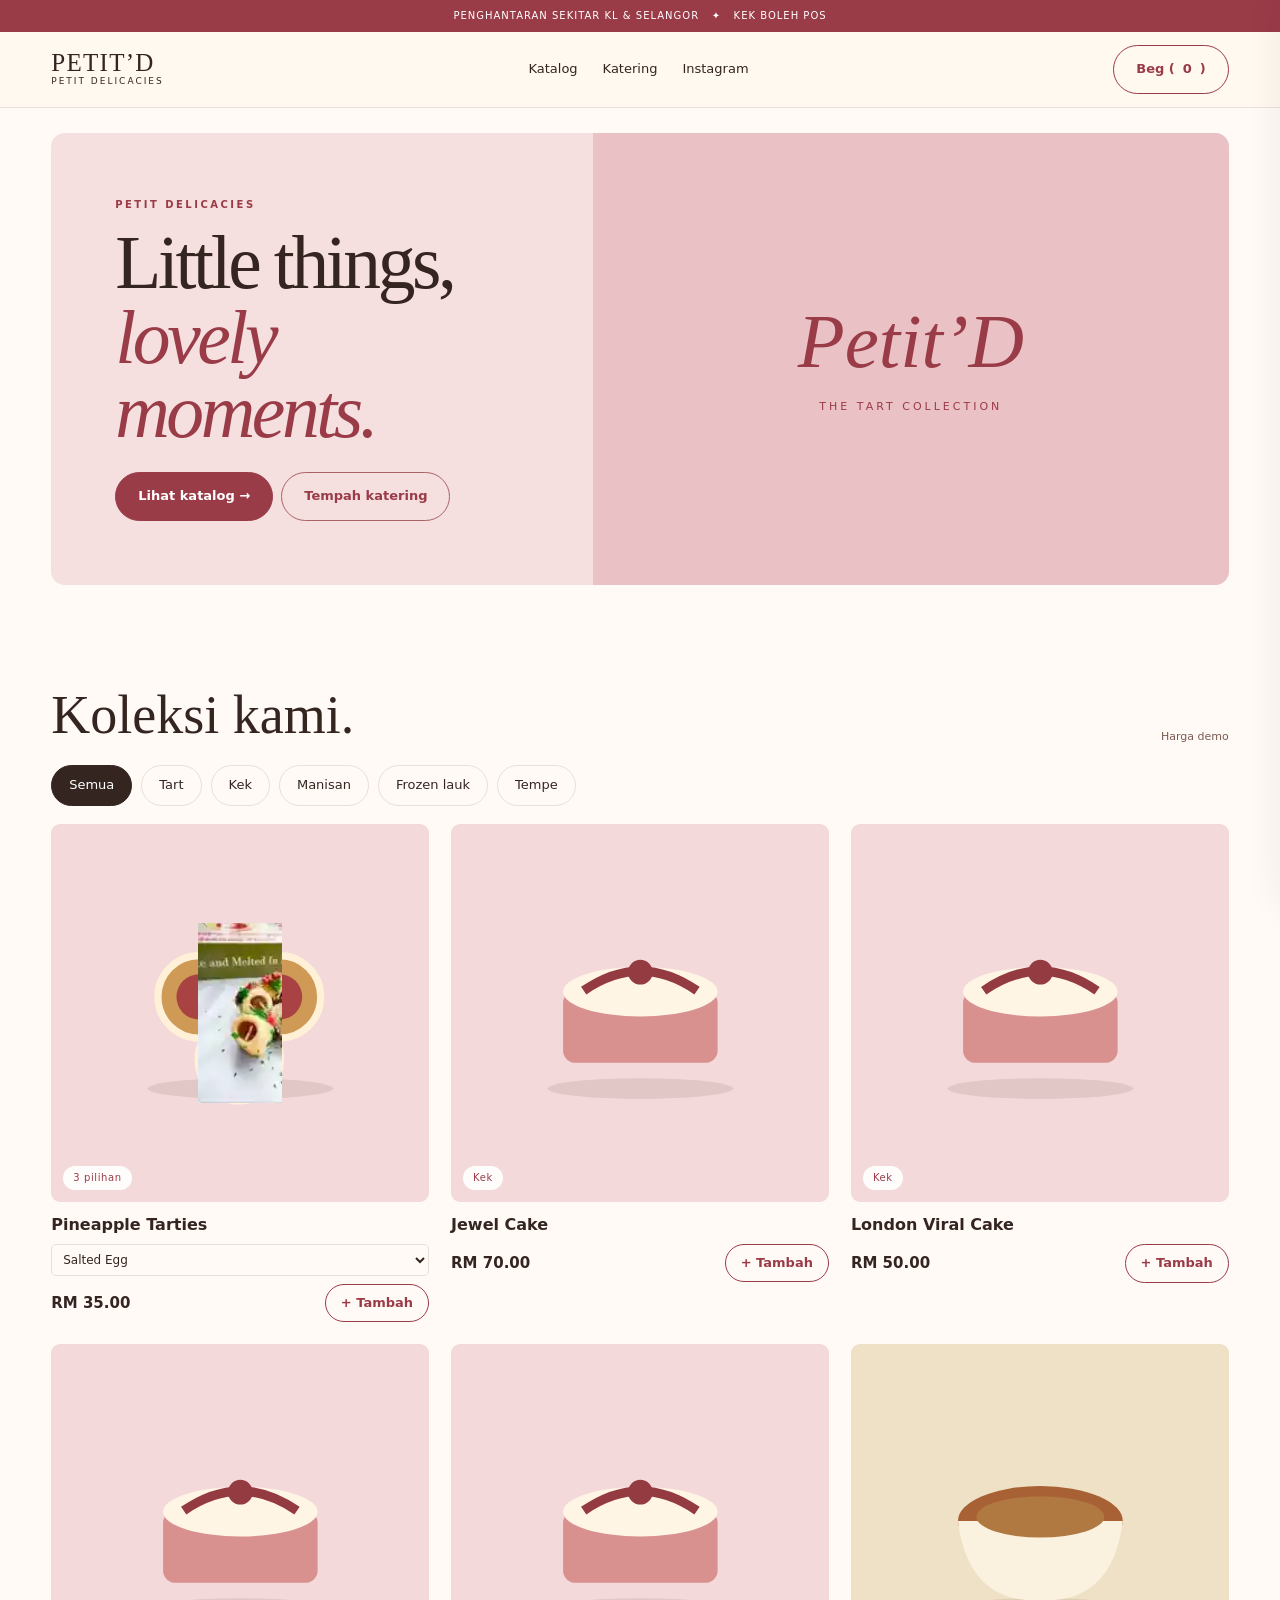
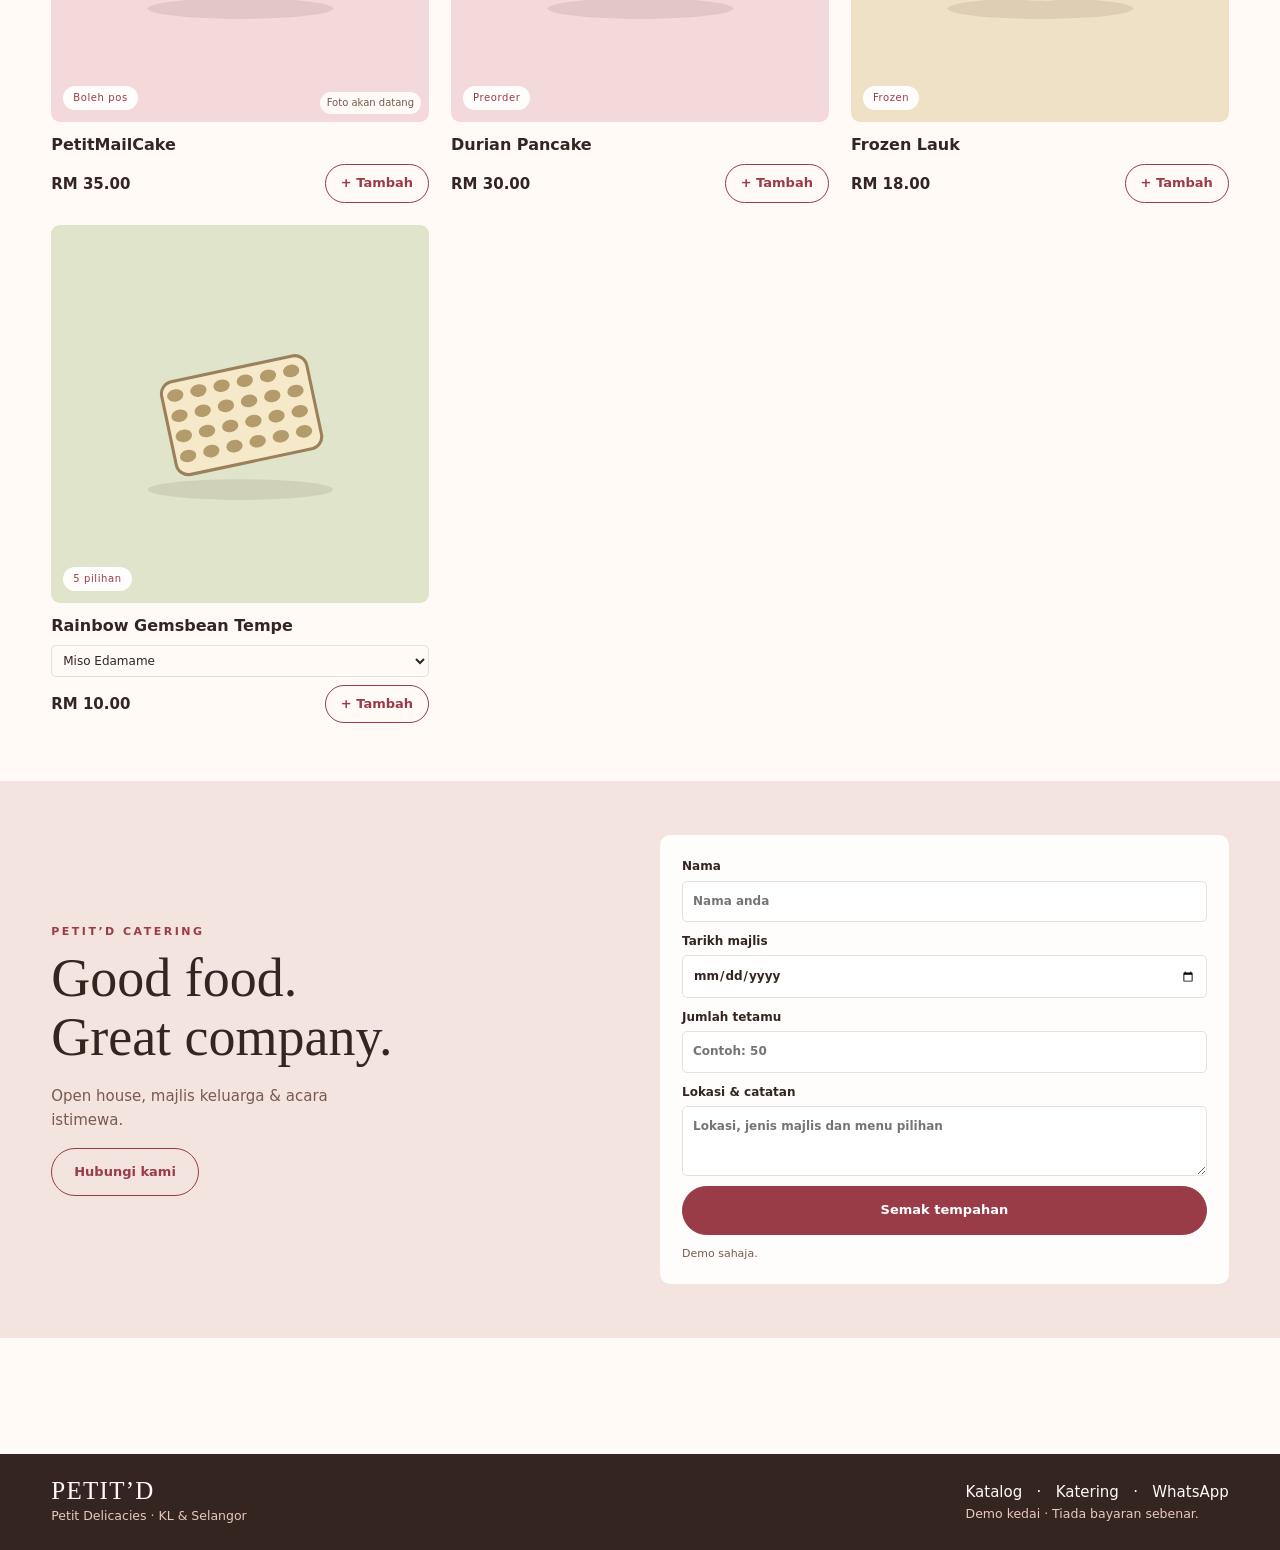
==== commit 81a41dc9: "Redesign minimal editorial storefront, fix hero overlap, use sourced product catalogue and natural M" ====
--- a/index.html
+++ b/index.html
@@ -1,12 +1,15 @@
 <!doctype html><html lang="ms"><head><meta charset="utf-8"><meta name="viewport" content="width=device-width,initial-scale=1"><meta name="robots" content="noindex,nofollow"><title>Petit'D | Little things, lovely moments</title><meta name="description" content="Tart, kek, frozen lauk, tempe dan katering Petit Delicacies."><style>
 :root{--cream:#fff9ef;--white:#fffdf8;--ink:#49271f;--red:#943b42;--pink:#f6d7d9;--sage:#dfe4ca;--line:#e7d9c9}*{box-sizing:border-box}html{scroll-behavior:smooth}body{margin:0;background:var(--cream);color:var(--ink);font:15px/1.6 system-ui,sans-serif}h1,h2,h3,p{margin:0}h1,h2,h3{font-family:Georgia,serif;font-weight:400}a{color:inherit;text-decoration:none}button,input,select,textarea{font:inherit}button,a,input,select,textarea{outline-offset:4px}button{cursor:pointer}button:disabled{cursor:not-allowed;opacity:.5}.wrap{width:min(1160px,92%);margin:auto}.notice{text-align:center;background:var(--red);color:white;font-size:11px;letter-spacing:1.8px;padding:9px}.nav{position:sticky;top:0;background:#fff9eff5;z-index:10;border-bottom:1px solid var(--line);backdrop-filter:blur(12px)}.navin{display:flex;align-items:center;justify-content:space-between;gap:24px;padding:14px 0}.logo{display:flex;align-items:center;gap:10px}.logo img{width:44px;height:44px;border-radius:50%}.wordmark{font:25px/1 Georgia,serif;letter-spacing:2px}.wordmark small{display:block;font:9px/1.5 system-ui;letter-spacing:2px;text-transform:uppercase}.links{display:flex;gap:25px;font-size:13px}.btn{display:inline-flex;align-items:center;justify-content:center;gap:8px;background:var(--red);color:white;border:1px solid var(--red);border-radius:4px;padding:13px 22px;font-weight:600;font-size:13px}.btn:hover{background:#713238}.outline{background:transparent;color:var(--red)}.outline:hover{background:var(--pink);color:var(--ink)}.hero{min-height:590px;display:grid;grid-template-columns:1fr 1fr;gap:50px;align-items:center;padding:54px 0 66px}.eyebrow{font-size:11px;letter-spacing:2.5px;color:var(--red);text-transform:uppercase;font-weight:700}.hero h1{font-size:clamp(48px,6.5vw,93px);line-height:.98;letter-spacing:-3px;margin:22px 0}.hero h1 em{color:var(--red);font-weight:400}.hero p{max-width:420px;color:#795a51;margin:20px 0 28px}.actions{display:flex;flex-wrap:wrap;gap:12px}.visual{height:500px;background:#eec5c8;border-radius:48% 48% 8px 8px;overflow:hidden;position:relative;display:grid;place-items:center}.visual img{width:100%;height:100%;object-fit:cover;object-position:center 45%;image-rendering:auto}.visual:after{content:"KOLEKSI TART PETIT’D";position:absolute;bottom:22px;left:22px;background:var(--cream);color:var(--red);padding:9px 14px;font-size:11px;letter-spacing:1.5px}.stamp{position:absolute;right:16px;top:28px;background:var(--cream);border-radius:50%;width:104px;height:104px;display:grid;place-items:center;text-align:center;line-height:1.25;font:italic 17px Georgia;color:var(--red);transform:rotate(9deg)}.strip{background:var(--sage);padding:17px 0}.strip .wrap{display:flex;justify-content:space-around;gap:18px;flex-wrap:wrap;font-size:12px;letter-spacing:.7px}.section{padding:76px 0}.heading{display:flex;justify-content:space-between;align-items:end;gap:15px;margin-bottom:25px}.heading h2,.cater h2,.about h2{font-size:clamp(36px,4vw,54px);line-height:1.1;margin-top:8px}.hint{font-size:12px;color:#795a51}.filters{display:flex;gap:9px;overflow:auto;padding-bottom:18px}.filter{white-space:nowrap;background:transparent;border:1px solid var(--line);border-radius:50px;padding:8px 17px;color:var(--ink)}.filter.active{background:var(--ink);color:white;border-color:var(--ink)}.products{display:grid;grid-template-columns:repeat(3,1fr);gap:22px}.product{background:var(--white);border:1px solid var(--line);border-radius:6px;overflow:hidden;display:flex;flex-direction:column}.photo{aspect-ratio:1.27;background:var(--pink);position:relative;overflow:hidden;display:grid;place-items:center}.photo img{width:100%;height:100%;object-fit:cover;transition:transform .4s}.product:hover img{transform:scale(1.04)}.photo svg{width:60%;height:78%}.photo .tag{position:absolute;left:12px;top:12px;background:var(--white);padding:4px 10px;font-size:10px;letter-spacing:.6px;color:var(--red)}.info{padding:18px;display:flex;flex-direction:column;flex:1}.info h3{font-size:25px;line-height:1.2}.info p{font-size:13px;color:#795a51;margin:7px 0 18px}.price{display:flex;align-items:center;justify-content:space-between;gap:10px;margin-top:auto}.price strong{font-weight:600}.price button{padding:8px 15px}.cater{background:#f4dfdc;padding:60px 0}.catergrid{display:grid;grid-template-columns:1fr 1fr;gap:55px;align-items:center}.cater p,.about p{margin:16px 0;color:#795a51}.form{display:grid;gap:10px;background:var(--white);border:1px solid var(--line);border-radius:6px;padding:24px}.form label{font-size:12px;font-weight:600}.form input,.form textarea,.form select{display:block;width:100%;margin-top:4px;border:1px solid var(--line);padding:10px;background:#fff;border-radius:4px;color:var(--ink)}.form textarea{min-height:70px}.about{text-align:center;max-width:660px;margin:auto}.footer{background:var(--ink);color:var(--cream);padding:34px 0}.footer .wrap{display:flex;flex-wrap:wrap;justify-content:space-between;gap:20px}.footer small{display:block;color:#e8c9bd}.overlay{position:fixed;inset:0;z-index:20;background:#24130d70;display:none}.overlay.open{display:block}.drawer{position:fixed;z-index:21;inset:0 0 0 auto;width:min(430px,100%);background:var(--white);padding:22px;transform:translateX(105%);transition:transform .25s;display:flex;flex-direction:column;overflow:auto}.drawer.open{transform:translateX(0)}.drawerhead{display:flex;justify-content:space-between;align-items:center;border-bottom:1px solid var(--line);padding-bottom:14px}.drawerhead h2{font-size:30px}.x{border:none;background:none;color:var(--ink);font-size:28px}.cartline{border-bottom:1px solid var(--line);padding:15px 0;display:flex;justify-content:space-between;gap:12px;align-items:center}.qty{display:flex;align-items:center;gap:9px}.qty button{background:white;border:1px solid var(--line);border-radius:3px;width:29px;height:29px}.total{display:flex;justify-content:space-between;font-weight:700;margin:18px 0}.cartbottom{margin-top:auto;padding-top:14px}.toast{position:fixed;bottom:20px;left:50%;transform:translateX(-50%);padding:12px 20px;background:var(--ink);color:white;border-radius:4px;z-index:30;display:none}.demo{background:#f2e9df;border:1px solid var(--line);padding:10px 14px;color:#6d5147;font-size:12px;border-radius:4px;margin:12px 0}.mobilemenu{display:none}.hidden{display:none!important}@media(max-width:760px){.links{display:none}.mobilemenu{display:flex;gap:14px;font-size:12px}.hero{grid-template-columns:1fr;gap:24px;min-height:0;padding:36px 0}.hero h1{letter-spacing:-2px}.visual{height:350px}.navin{gap:10px}.logo img{width:36px;height:36px}.wordmark{font-size:20px}.nav .btn{padding:9px 12px}.section{padding:45px 0}.products{grid-template-columns:repeat(2,1fr);gap:10px}.info{padding:12px}.info h3{font-size:19px}.info p{font-size:12px}.price{flex-wrap:wrap}.price button{width:100%}.heading{display:block}.catergrid{grid-template-columns:1fr;gap:25px}.strip .wrap{font-size:11px}.footer .wrap{display:block}.footer a{display:inline-block;margin-top:10px}.stamp{width:78px;height:78px;font-size:13px}}@media(prefers-reduced-motion:reduce){*{scroll-behavior:auto!important;transition:none!important}}
-</style></head><body><div class="notice">PENGHANTARAN SEKITAR KL &amp; SELANGOR &nbsp; ✦ &nbsp; KEK BOLEH POS</div><header class="nav"><div class="wrap navin"><a class="logo" href="#home"><img src="https://ugc.production.linktr.ee/st4OPZvFQQ27PzF9I9d3_xdF16N2kUCoFj5fA?io=true&amp;size=avatar-v3_0" alt="" onerror="this.style.display='none'"><span class="wordmark">PETIT’D<small>Petit Delicacies</small></span></a><nav class="links"><a href="#shop">Katalog</a><a href="#catering">Katering</a><a href="#about">Tentang Kami</a></nav><button class="btn outline" id="bag" aria-label="Buka beg belian">Beg (<span id="count">0</span>)</button></div></header>
-<main id="home"><section class="wrap hero"><div><div class="eyebrow">Petite treats, big smiles</div><h1>Little things,<br><em>lovely moments.</em></h1><p>Manisan untuk dikongsi, hidangan untuk seisi keluarga. Terokai koleksi Petit Delicacies.</p><div class="actions"><a class="btn" href="#shop">Lihat katalog →</a><a class="btn outline" href="#catering">Tempah katering</a></div></div><div class="visual"><img src="tart-preview.svg" alt="Koleksi tart nanas Petit Delicacies" onerror="this.style.display='none'"><span class="stamp">Made for<br>sweet<br>moments</span></div></section><div class="strip"><div class="wrap"><span>✦ &nbsp; Tart &amp; kek</span><span>✦ &nbsp; Frozen lauk</span><span>✦ &nbsp; Beangems tempe</span><span>✦ &nbsp; Katering</span></div></div>
-<section id="shop" class="wrap section"><div class="heading"><div><div class="eyebrow">The Petit collection</div><h2>Pilih kegemaran anda.</h2></div><div class="hint">Harga contoh untuk pratonton sahaja.</div></div><div class="filters" id="filters" aria-label="Kategori"></div><div class="products" id="products"></div></section>
-<section class="cater" id="catering"><div class="wrap catergrid"><div><div class="eyebrow">Petit’D Catering</div><h2>Good food.<br>Great company.</h2><p>Open house, majlis keluarga dan acara istimewa. Kongsi maklumat majlis anda untuk sebut harga.</p><a class="btn outline" href="https://wa.me/60123327955" target="_blank" rel="noopener">Hubungi kami</a></div><form id="caterform" class="form"><label>Nama<input name="name" required placeholder="Nama anda"></label><label>Tarikh majlis<input name="date" type="date" required></label><label>Jumlah tetamu<input name="guests" type="number" min="1" required placeholder="Contoh: 50"></label><label>Lokasi &amp; maklumat majlis<textarea name="details" required placeholder="Lokasi, jenis majlis dan menu pilihan"></textarea></label><button class="btn" type="submit">Pratonton pertanyaan</button><small class="hint">Borang demonstrasi, tidak menghantar maklumat.</small></form></div></section>
-<section class="wrap section" id="about"><div class="about"><div class="eyebrow">A little joy in every bite</div><h2>Petit Delicacies</h2><p>Koleksi manisan, hidangan sejuk beku, tempe dan katering untuk pelanggan sekitar KL dan Selangor.</p><a class="btn outline" href="https://www.instagram.com/petitdelicacies/" target="_blank" rel="noopener">Instagram</a></div></section></main><footer class="footer"><div class="wrap"><div><span class="wordmark">PETIT’D</span><small>Petit Delicacies · KL &amp; Selangor</small></div><div><a href="#shop">Katalog</a> &nbsp; · &nbsp; <a href="#catering">Katering</a> &nbsp; · &nbsp; <a href="https://wa.me/60123327955" target="_blank" rel="noopener">WhatsApp</a><small>Pratonton konsep · Tiada transaksi sebenar.</small></div></div></footer>
-<div class="overlay" id="overlay"></div><aside class="drawer" id="drawer" role="dialog" aria-modal="true" aria-label="Beg belian" inert><div class="drawerhead"><h2>Beg belian</h2><button id="close" class="x" aria-label="Tutup">×</button></div><div id="lines"></div><div class="cartbottom"><div class="total"><span>Subtotal</span><span id="subtotal">RM 0.00</span></div><button class="btn" id="checkout" style="width:100%">Teruskan tempahan</button><form class="form hidden" id="orderform"><div class="demo">Mod demo. Harga dan caj penghantaran belum disahkan; tiada bayaran sebenar.</div><label>Nama<input required name="name"></label><label>Telefon<input required name="phone" type="tel"></label><label>Kaedah penghantaran<select name="delivery" required><option value="">Pilih kaedah</option><option>Penghantaran KL/Selangor</option><option>Pos (produk yang layak)</option></select></label><label>Alamat<textarea required name="address"></textarea></label><button class="btn" type="submit">Simulasi checkout</button></form><div id="result" role="status"></div></div></aside><div id="toast" class="toast" role="status"></div>
+
+/* V2 editorial storefront */
+:root{--cream:#fffaf6;--white:#fffdfb;--ink:#352521;--red:#9a3b48;--pink:#f4d9db;--sage:#e3e7d5;--line:#eaded8}
+.wrap{width:min(1200px,92%)}.notice{font-size:10px;letter-spacing:1px;padding:8px}.navin{padding:13px 0}.logo img{width:38px;height:38px}.wordmark{letter-spacing:1.3px}.hero{min-height:0;gap:0;grid-template-columns:minmax(0, .92fr) minmax(0,1.08fr);background:#f5dfdf;border-radius:14px;overflow:hidden;margin-top:25px;margin-bottom:35px;padding:0;align-items:stretch}.hero>div:first-child{padding:clamp(32px,5vw,76px);display:flex;flex-direction:column;align-items:flex-start;justify-content:center;min-width:0}.hero h1{font-size:clamp(46px,5.9vw,85px);letter-spacing:-.045em;line-height:.99;margin:13px 0 22px;overflow-wrap:normal}.hero p{margin:0 0 23px}.hero .eyebrow{font-size:10px}.hero .visual{height:auto;min-height:440px;max-height:590px;border-radius:0;background:#eac2c6;isolation:isolate;display:grid;place-items:center;overflow:hidden}.visual:after{display:none}.visual img{position:absolute;inset:0;width:100%;height:100%;object-fit:cover;object-position:center;z-index:1}.visual .heroart{font:italic clamp(42px,6vw,90px)/1 Georgia;color:#9a3b48;text-align:center;padding:24px}.stamp{display:none}.strip{display:none}.section{padding:58px 0}.heading h2,.cater h2{font-size:clamp(34px,4.5vw,54px)}.heading{margin-bottom:20px}.products{grid-template-columns:repeat(3,minmax(0,1fr));gap:22px}.product{border:0;background:transparent;overflow:visible;border-radius:0}.photo{aspect-ratio:1;isolation:isolate;border-radius:9px;overflow:hidden;background:#f1e2da}.photo img{position:absolute;inset:0;width:100%;height:100%;object-fit:cover;z-index:1}.photo svg{position:relative;z-index:0}.photo .tag{z-index:2;top:auto;bottom:12px;left:12px;border-radius:20px;font-size:10px}.info{padding:13px 0 0;gap:8px}.info h3{font:600 16px/1.3 system-ui,sans-serif}.info p{display:none}.price{margin-top:0;flex-wrap:nowrap}.price button{border-radius:99px;padding:8px 15px}.filter{font-size:13px;padding:9px 17px}.btn{border-radius:99px}.cater{padding:54px 0;background:#f3e4df}.catergrid{gap:40px}.cater p{max-width:340px}.about{display:none}.footer{padding:24px 0}.footer .wrap{align-items:center}.hint{font-size:11px}.actions{gap:8px}.hero .actions .btn{white-space:nowrap}.hero .actions .outline{border-color:#a96368}.form{border:0;border-radius:10px;padding:22px}.form input,.form select,.form textarea{border-radius:5px}.drawer{box-shadow:-10px 0 45px #36252222}.photo .missing{position:absolute;z-index:2;bottom:8px;right:8px;font-size:10px;background:#fffaf6;padding:3px 7px;border-radius:12px;color:#795a51}.preview-note{font-size:11px;color:#795a51;margin:12px 0}.hero .heroart small{display:block;font:11px/1.4 system-ui;letter-spacing:3px;margin-top:18px}.hero .heroart{padding:20px}.nav a:focus-visible,.btn:focus-visible{outline:2px solid var(--red)}@media(max-width:760px){.hero{grid-template-columns:1fr;margin-top:14px;margin-bottom:8px}.hero>div:first-child{padding:34px 23px}.hero h1{font-size:clamp(45px,10vw,66px);margin:10px 0 18px}.hero .visual{min-height:0;height:auto;aspect-ratio:1.25}.hero .actions .btn{padding:11px 15px;font-size:12px}.section{padding:35px 0}.products{grid-template-columns:repeat(2,minmax(0,1fr));gap:18px 12px}.info{padding:10px 0 0;gap:7px}.info h3{font-size:14px}.price{flex-wrap:wrap;gap:7px}.price button{width:auto;padding:7px 11px;font-size:11px}.price strong{font-size:13px}.heading h2{margin-top:0}.catergrid{grid-template-columns:1fr;gap:18px}.cater{padding:35px 0}.form{padding:18px}.notice{font-size:9px}.footer .wrap{display:flex}.hero .eyebrow{letter-spacing:1.6px}}
+</style></head><body><div class="notice">PENGHANTARAN SEKITAR KL &amp; SELANGOR &nbsp; ✦ &nbsp; KEK BOLEH POS</div><header class="nav"><div class="wrap navin"><a class="logo" href="#home"><img src="https://ugc.production.linktr.ee/st4OPZvFQQ27PzF9I9d3_xdF16N2kUCoFj5fA?io=true&amp;size=avatar-v3_0" alt="" onerror="this.style.display='none'"><span class="wordmark">PETIT’D<small>Petit Delicacies</small></span></a><nav class="links"><a href="#shop">Katalog</a><a href="#catering">Katering</a><a href="https://www.instagram.com/petitdelicacies/" target="_blank" rel="noopener">Instagram</a></nav><button class="btn outline" id="bag" aria-label="Buka beg belian">Beg (<span id="count">0</span>)</button></div></header>
+<main id="home"><section class="wrap hero"><div><div class="eyebrow">PETIT DELICACIES</div><h1>Little things,<br><em>lovely moments.</em></h1><div class="actions"><a class="btn" href="#shop">Lihat katalog →</a><a class="btn outline" href="#catering">Tempah katering</a></div></div><div class="visual"><div class="heroart">Petit’D<small>THE TART COLLECTION</small></div><img id="hero-photo" src="assets/tarts.jpg" alt="Koleksi tart Petit Delicacies" width="1000" height="1000"></div></section><div class="strip"><div class="wrap"><span>✦ &nbsp; Tart &amp; kek</span><span>✦ &nbsp; Frozen lauk</span><span>✦ &nbsp; Beangems tempe</span><span>✦ &nbsp; Katering</span></div></div>
+<section id="shop" class="wrap section"><div class="heading"><div><h2>Koleksi kami.</h2></div><div class="hint">Harga demo</div></div><div class="filters" id="filters" aria-label="Kategori"></div><div class="products" id="products"></div></section>
+<section class="cater" id="catering"><div class="wrap catergrid"><div><div class="eyebrow">Petit’D Catering</div><h2>Good food.<br>Great company.</h2><p>Open house, majlis keluarga & acara istimewa.</p><a class="btn outline" href="https://wa.me/60123327955" target="_blank" rel="noopener">Hubungi kami</a></div><form id="caterform" class="form"><label>Nama<input name="name" required placeholder="Nama anda"></label><label>Tarikh majlis<input name="date" type="date" required></label><label>Jumlah tetamu<input name="guests" type="number" min="1" required placeholder="Contoh: 50"></label><label>Lokasi &amp; catatan<textarea name="details" required placeholder="Lokasi, jenis majlis dan menu pilihan"></textarea></label><button class="btn" type="submit">Semak tempahan</button><small class="hint">Demo sahaja.</small></form></div></section>
+<section class="wrap section" id="about"><div class="about"><div class="eyebrow"></div><h2>Petit Delicacies</h2><p>Koleksi manisan, hidangan sejuk beku, tempe dan katering untuk pelanggan sekitar KL dan Selangor.</p><a class="btn outline" href="https://www.instagram.com/petitdelicacies/" target="_blank" rel="noopener">Instagram</a></div></section></main><footer class="footer"><div class="wrap"><div><span class="wordmark">PETIT’D</span><small>Petit Delicacies · KL &amp; Selangor</small></div><div><a href="#shop">Katalog</a> &nbsp; · &nbsp; <a href="#catering">Katering</a> &nbsp; · &nbsp; <a href="https://wa.me/60123327955" target="_blank" rel="noopener">WhatsApp</a><small>Demo kedai · Tiada bayaran sebenar.</small></div></div></footer>
+<div class="overlay" id="overlay"></div><aside class="drawer" id="drawer" role="dialog" aria-modal="true" aria-label="Beg belian" inert><div class="drawerhead"><h2>Beg belian</h2><button id="close" class="x" aria-label="Tutup">×</button></div><div id="lines"></div><div class="cartbottom"><div class="total"><span>Subtotal</span><span id="subtotal">RM 0.00</span></div><button class="btn" id="checkout" style="width:100%">Checkout</button><form class="form hidden" id="orderform"><div class="demo">Mod demo. Harga dan caj penghantaran belum disahkan; tiada bayaran sebenar.</div><label>Nama<input required name="name"></label><label>Telefon<input required name="phone" type="tel"></label><label>Kaedah penghantaran<select name="delivery" required><option value="">Pilih kaedah</option><option>Penghantaran KL/Selangor</option><option>Pos (produk yang layak)</option></select></label><label>Alamat<textarea required name="address"></textarea></label><button class="btn" type="submit">Semak pesanan</button></form><div id="result" role="status"></div></div></aside><div id="toast" class="toast" role="status"></div>
 <script>
-const items=[{id:'rose',name:'Rose Pineapple Cheese Tart',cat:'Tart & manisan',price:35,desc:'Koleksi tart nanas berbentuk bunga.',img:'tart-preview.svg',tag:'Signature',ship:true,art:'tart'},{id:'tart',name:'Tart Nanas',cat:'Tart & manisan',price:30,desc:'Manisan untuk dikongsi.',img:'tart-preview.svg',tag:'Koleksi tart',ship:true,art:'tart'},{id:'mail',name:'PetitMailCake',cat:'Kek',price:35,desc:'Kek untuk penghantaran pos.',tag:'Boleh pos',ship:true,art:'cake'},{id:'cute',name:'Cute Petit Cake',cat:'Kek',price:55,desc:'Kek untuk meraikan momen istimewa.',img:'https://ugc.production.linktr.ee/21dbafbf-b480-4d30-b561-7c405029d67b_N3wx3-N3oMg.png?io=true&size=thumbnail-stack_v1_0',tag:'Kek',ship:false,art:'cake'},{id:'lauk',name:'Frozen Lauk',cat:'Frozen lauk',price:18,desc:'Hidangan sejuk beku untuk keluarga.',tag:'Frozen',ship:false,art:'bowl'},{id:'tempe',name:'Beangems Tempe',cat:'Tempe',price:10,desc:'Koleksi tempe Beangems.',img:'https://ugc.production.linktr.ee/64cf5951-3f5d-41af-b71b-ed192d49938b_N3wx3-N3oMg.png?io=true&size=thumbnail-stack_v1_0',tag:'Beangems',ship:false,art:'tempe'}];
-const $=id=>document.getElementById(id);const money=n=>'RM '+n.toFixed(2);let cart={},category='Semua',focusBack=null;try{cart=JSON.parse(localStorage.getItem('petit-cart')||'{}')||{};cart=Object.fromEntries(Object.entries(cart).filter(([id,q])=>items.some(x=>x.id===id)&&Number.isInteger(q)&&q>0&&q<=99))}catch{};const art=(type)=>{let shapes=type==='cake'?'<rect x="35" y="78" width="150" height="70" rx="12" fill="#d9918f"/><ellipse cx="110" cy="79" rx="75" ry="24" fill="#fff5e5"/><path d="M55 78 Q110 40 165 78" stroke="#943b42" stroke-width="9" fill="none"/><circle cx="110" cy="60" r="12" fill="#943b42"/>':type==='bowl'?'<ellipse cx="110" cy="88" rx="80" ry="34" fill="#a86035"/><path d="M30 88 Q40 168 110 165 Q180 168 190 88" fill="#faf1df"/><ellipse cx="110" cy="84" rx="62" ry="20" fill="#b07942"/>':type==='tempe'?'<g transform="rotate(-12 110 100)"><rect x="39" y="55" width="144" height="92" rx="12" fill="#f6e9c9" stroke="#9b815b" stroke-width="3"/>'+Array.from({length:24},(_,i)=>'<ellipse cx="'+(52+(i%6)*23)+'" cy="'+(69+Math.floor(i/6)*20)+'" rx="8" ry="6" fill="#b39b6c"/>').join('')+'</g>':'<g fill="#ce9a55" stroke="#fff1d8" stroke-width="7"><circle cx="70" cy="84" r="40"/><circle cx="148" cy="84" r="40"/><circle cx="109" cy="145" r="40"/></g><g fill="#a94243"><circle cx="70" cy="84" r="22"/><circle cx="148" cy="84" r="22"/><circle cx="109" cy="145" r="22"/></g>';return '<svg viewBox="0 0 220 200" aria-hidden="true"><ellipse cx="110" cy="173" rx="90" ry="10" fill="#49271f" opacity=".1"/>'+shapes+'</svg>'};const save=()=>{try{localStorage.setItem('petit-cart',JSON.stringify(cart))}catch{}};const qty=()=>Object.values(cart).reduce((s,q)=>s+q,0);const sum=()=>Object.entries(cart).reduce((s,[id,q])=>s+items.find(x=>x.id===id).price*q,0);const filters=['Semua',...new Set(items.map(x=>x.cat))];function renderFilters(){ $('filters').innerHTML=filters.map(c=>'<button class="filter '+(category===c?'active':'')+'" data-category="'+c+'" aria-pressed="'+(category===c)+'">'+c+'</button>').join('') }function renderProducts(){ $('products').innerHTML=items.filter(x=>category==='Semua'||x.cat===category).map(x=>'<article class="product"><div class="photo" style="background:'+(x.cat==='Tempe'?'#dfe4ca':x.cat==='Frozen lauk'?'#eee1c5':'#f3d9d9')+'">'+(x.img?'<img src="'+x.img+'" alt="'+x.name+'" onerror="this.style.display=\'none\';this.nextElementSibling.style.position=\'static\';this.nextElementSibling.style.zIndex=\'auto\'">':'')+(x.img?'':'')+art(x.art)+'<span class="tag">'+x.tag+'</span></div><div class="info"><h3>'+x.name+'</h3><p>'+x.desc+'</p><div class="price"><strong>'+money(x.price)+'</strong><button class="btn outline" data-add="'+x.id+'">+ Tambah</button></div></div></article>').join('');document.querySelectorAll('.photo img').forEach(img=>{const s=img.nextElementSibling;s.style.position='absolute';s.style.zIndex='-1';img.addEventListener('error',()=>{s.style.position='static';s.style.zIndex='auto'},{once:true})})}function renderCart(){ $('count').textContent=qty();$('subtotal').textContent=money(sum());$('lines').innerHTML=qty()?Object.entries(cart).map(([id,q])=>{const p=items.find(x=>x.id===id);return '<div class="cartline"><div><strong>'+p.name+'</strong><br><small>'+money(p.price*q)+'</small></div><div class="qty"><button aria-label="Kurangkan '+p.name+'" data-minus="'+id+'">−</button><span>'+q+'</span><button aria-label="Tambah '+p.name+'" data-plus="'+id+'">+</button></div></div>'}).join(''):'<p style="padding:20px 0">Beg anda masih kosong.</p>';$('checkout').disabled=!qty();if(!qty())$('orderform').classList.add('hidden');save()}function openCart(){focusBack=document.activeElement;$('drawer').inert=false;$('drawer').classList.add('open');$('overlay').classList.add('open');document.body.style.overflow='hidden';$('close').focus()}function closeCart(){$('drawer').classList.remove('open');$('overlay').classList.remove('open');$('drawer').inert=true;document.body.style.overflow='';focusBack?.focus()}function adjust(id,d){cart[id]=Math.min(99,(cart[id]||0)+d);if(cart[id]<=0)delete cart[id];$('result').textContent='';renderCart()}$('filters').onclick=e=>{let b=e.target.closest('[data-category]');if(b){category=b.dataset.category;renderFilters();renderProducts()}};$('products').onclick=e=>{let b=e.target.closest('[data-add]');if(b){adjust(b.dataset.add,1);openCart()}};$('lines').onclick=e=>{let b=e.target.closest('button');if(b?.dataset.minus)adjust(b.dataset.minus,-1);if(b?.dataset.plus)adjust(b.dataset.plus,1)};$('bag').onclick=openCart;$('close').onclick=closeCart;$('overlay').onclick=closeCart;document.addEventListener('keydown',e=>{if(e.key==='Escape'&&$('drawer').classList.contains('open'))closeCart()});$('checkout').onclick=()=>{$('orderform').classList.remove('hidden');$('orderform').scrollIntoView({block:'nearest'});$('orderform').querySelector('input').focus()};$('orderform').onsubmit=e=>{e.preventDefault();const data=new FormData(e.target);if(!qty())return;if(data.get('delivery').startsWith('Pos')&&Object.keys(cart).some(id=>!items.find(x=>x.id===id).ship)){$('result').textContent='Sesetengah produk dalam beg ini tidak tersedia untuk pos.';return}$('result').textContent='Simulasi berjaya. Subtotal '+money(sum())+'. Tiada bayaran atau pesanan dihantar.'};$('caterform').onsubmit=e=>{e.preventDefault();$('toast').textContent='Pratonton pertanyaan berjaya. Tiada maklumat dihantar.';$('toast').style.display='block';setTimeout(()=>$('toast').style.display='none',4500)};renderFilters();renderProducts();renderCart();
+const items=[{"id":"tarts","name":"Pineapple Tarties","cat":"Tart","price":35,"desc":"Salted Egg · Sakura Cheese · Rose Cheese","asset":"tarts","tag":"3 pilihan","ship":false,"art":"tart","options":["Salted Egg","Sakura Cheese","Rose Cheese"],"img":"assets/tarts.jpg"},{"id":"jewel","name":"Jewel Cake","cat":"Kek","price":70,"desc":"4 inci","asset":"jewel","tag":"Kek","ship":false,"art":"cake","img":"assets/jewel.jpg"},{"id":"london","name":"London Viral Cake","cat":"Kek","price":50,"desc":"4 inci","asset":"london","tag":"Kek","ship":false,"art":"cake","img":"assets/london.jpg"},{"id":"mail","name":"PetitMailCake","cat":"Kek","price":35,"desc":"Kek boleh pos","tag":"Boleh pos","ship":true,"art":"cake","img":null},{"id":"durian","name":"Durian Pancake","cat":"Manisan","price":30,"desc":"6 pcs","asset":"durian","tag":"Preorder","ship":false,"art":"cake","img":"assets/durian.jpg"},{"id":"frozen","name":"Frozen Lauk","cat":"Frozen lauk","price":18,"desc":"","asset":"frozen","tag":"Frozen","ship":false,"art":"bowl","img":"assets/frozen.jpg"},{"id":"tempe","name":"Rainbow Gemsbean Tempe","cat":"Tempe","price":10,"desc":"5 varian","asset":"tempe","tag":"5 pilihan","ship":false,"art":"tempe","options":["Miso Edamame","Curry Chickpeas","Black & White Soy Bean","Ruby Red Bean","7 Wonder"],"img":"assets/tempe.jpg"}];const media={"tarts":{"source":"https://www.instagram.com/p/DfR7wzMkrzF/","url":"https://scontent-atl3-2.cdninstagram.com/v/t51.82787-15/884829102_18642626617059603_4973539684277902933_n.jpg?stp=c614.0.1842.1842a_dst-jpg_e35_s640x640_tt6&_nc_cat=103&_nc_map=urlgen_bucketless&ccb=7-5&_nc_sid=18de74&efg=eyJlZmdfdGFnIjoiQ0FST1VTRUxfSVRFTS5iZXN0X2ltYWdlX3VybGdlbi5DMyJ9&_nc_ohc=1eDCaAKf7cQQ7kNvwEt54M7&_nc_oc=AdoaP2E9AjhFGGmgsqIInkLOrJicvbkSy1YDObdhtinL1SiMXzYBPiilU3X-sCvNUmI&_nc_zt=23&_nc_ht=scontent-atl3-2.cdninstagram.com&_nc_gid=GtZsYD4YTBIItoitoM2Prg&_nc_ss=7bb8c&_nc_ct=RQosP"},"jewel":{"source":"https://www.instagram.com/p/DeN1Nq2Sc9D/","url":"https://scontent-phl2-1.cdninstagram.com/v/t51.71878-15/841229740_2383278962476430_4798573114225993041_n.jpg?stp=cmp1_dst-jpg_e35_s640x640_tt6&_nc_cat=105&_nc_map=urlgen_bucketless&ccb=7-5&_nc_sid=18de74&efg=eyJlZmdfdGFnIjoiQ0xJUFMuYmVzdF9pbWFnZV91cmxnZW4uQzMifQ%3D%3D&_nc_ohc=97zhlnhd9hIQ7kNvwF4E17G&_nc_oc=AdoystKTiX_I69pQmonhSTDpnQ1qRRmz1SylHlTlpYkLlg4lJA-nIn77SmOeLVSmEU0&_nc_zt=23&_nc_ht=scontent-phl2-1.cdninstagram.com&_nc_gid=93Qi4OhGf9flVk2IOwTGYw&_nc_ss=7bb8c&_nc_ct=RQosPBUKFQgAAAA&oh=00_A"},"tempe":{"source":"https://www.instagram.com/p/Db1z4W2EkmY/","url":"https://scontent-dfw5-1.cdninstagram.com/v/t51.82787-15/770985559_18611857837059603_8437138420197868572_n.jpg?stp=c604.0.1815.1814a_dst-jpg_e35_s640x640_tt6&_nc_cat=109&_nc_map=urlgen_bucketless&ccb=7-5&_nc_sid=18de74&efg=eyJlZmdfdGFnIjoiQ0FST1VTRUxfSVRFTS5iZXN0X2ltYWdlX3VybGdlbi5DMyJ9&_nc_ohc=eJ7XJTNL2nMQ7kNvwFD1l34&_nc_oc=AdpiUuYNova3h6j2jMrzeiksbZ8JxmrWQfenoVU09-gdb5-WJr4X-pNnrq54JY8JqHQ&_nc_zt=23&_nc_ht=scontent-dfw5-1.cdninstagram.com&_nc_gid=EBSIaBcskucAGqGKYmKZ-w&_nc_ss=7bb8c&_nc_ct=RQosP"},"frozen":{"source":"https://www.instagram.com/p/DbALAvpSMMK/","url":"https://scontent-atl3-2.cdninstagram.com/v/t51.82787-15/752823103_18605135044059603_8286141453986492432_n.jpg?stp=cmp1_dst-jpg_e35_s640x640_tt6&_nc_cat=111&_nc_map=urlgen_bucketless&ccb=7-5&_nc_sid=18de74&efg=eyJlZmdfdGFnIjoiQ0xJUFMuYmVzdF9pbWFnZV91cmxnZW4uQzMifQ%3D%3D&_nc_ohc=7xMWAaMmcLgQ7kNvwEl4oFZ&_nc_oc=AdqxAQgSz8QwBUX0qLxerTjR4eNeVqzxlnsUl7q7qvmAcFiGak6xvWXiv-PTcYJH_RA&_nc_zt=23&_nc_ht=scontent-atl3-2.cdninstagram.com&_nc_gid=RbOyezhy-Tz7m_xEip6L5Q&_nc_ss=7bb8c&_nc_ct=RQosPBUKFQQAAAA&oh=00_"},"london":{"source":"https://www.instagram.com/p/DazHMYZSduT/","url":"https://scontent-lga3-3.cdninstagram.com/v/t51.71878-15/747122720_1318028153652237_2497092674173368732_n.jpg?stp=cmp1_dst-jpg_e35_s640x640_tt6&_nc_cat=103&_nc_map=urlgen_bucketless&ccb=7-5&_nc_sid=18de74&efg=eyJlZmdfdGFnIjoiQ0xJUFMuYmVzdF9pbWFnZV91cmxnZW4uQzMifQ%3D%3D&_nc_ohc=M5xG5BCSZEQQ7kNvwG674uo&_nc_oc=AdppGytFfj2dCzBBO6cRpnFea0-NXyxiZg9gBWM5Hb4NPyJmuoV_UsUKZJ7EtUptj5Q&_nc_zt=23&_nc_ht=scontent-lga3-3.cdninstagram.com&_nc_gid=T1PH7VCxdaKn1BrctWgBhw&_nc_ss=7bb8c&_nc_ct=RQosPBUKFQQAAAA&oh=00_A"},"durian":{"source":"https://www.instagram.com/p/DakwgoeSrso/","url":"https://scontent-ord5-2.cdninstagram.com/v/t51.82787-15/742060278_18601759417059603_7866096722520608547_n.jpg?stp=cmp1_dst-jpg_e35_s640x640_tt6&_nc_cat=104&_nc_map=urlgen_bucketless&ccb=7-5&_nc_sid=18de74&efg=eyJlZmdfdGFnIjoiQ0xJUFMuYmVzdF9pbWFnZV91cmxnZW4uQzMifQ%3D%3D&_nc_ohc=Kd1AMFZCkoQQ7kNvwGCVdq9&_nc_oc=Adq1G4iZb3yEyvNL3jBp9cCuOCg0gBw7QX6XLsal8wnsFIbTzMnOEWWPYCkXYPckTN8&_nc_zt=23&_nc_ht=scontent-ord5-2.cdninstagram.com&_nc_gid=DyTzFAFZmTyZAljvveNWBw&_nc_ss=7bb8c&_nc_ct=RQosPBUKFQQAAAA&oh=00_"},"hero":{"source":"https://www.threads.com/@petitdelicacies/post/Df6eaifofgi","url":"https://scontent-sjc6-1.cdninstagram.com/v/t51.82787-15/919039640_17957516622300909_4792366178363807939_n.jpg?stp=dst-jpg_e35_tt6&_nc_cat=104&_nc_map=urlgen_bucketless&ig_cache_key=NDAzMzY2OTgwMDcxOTg2ODU1NA%3D%3D.3-ccb7-5&ccb=7-5&_nc_sid=58cdad&efg=eyJ2ZW5jb2RlX3RhZyI6IkNBUk9VU0VMX0lURU0ueHBpZHMuMTMyMC5zZHIucmVndWxhcl9waG90by5DMyJ9&_nc_ohc=mPvcAEMQgtkQ7kNvwEL3_0s&_nc_oc=Adq4pjn1y8lzSw9tDbH6_n803gtq0SkP7CbacH6SZoofZt98qIwpaBBPhfCbbjbk_OI&_nc_zt=23&_nc_ht=scontent-sjc6-1.cdninstagram.com&_nc_gid=","width":"1320","height":"1757"}};const $=id=>document.getElementById(id);const money=n=>'RM '+n.toFixed(2);let cart={},category='Semua',focusBack=null;try{cart=JSON.parse(localStorage.getItem('petit-cart')||'{}')||{};cart=Object.fromEntries(Object.entries(cart).filter(([id,q])=>items.some(x=>x.id===id.split('|')[0])&&Number.isInteger(q)&&q>0&&q<=99))}catch{};const art=(type)=>{let shapes=type==='cake'?'<rect x="35" y="78" width="150" height="70" rx="12" fill="#d9918f"/><ellipse cx="110" cy="79" rx="75" ry="24" fill="#fff5e5"/><path d="M55 78 Q110 40 165 78" stroke="#943b42" stroke-width="9" fill="none"/><circle cx="110" cy="60" r="12" fill="#943b42"/>':type==='bowl'?'<ellipse cx="110" cy="88" rx="80" ry="34" fill="#a86035"/><path d="M30 88 Q40 168 110 165 Q180 168 190 88" fill="#faf1df"/><ellipse cx="110" cy="84" rx="62" ry="20" fill="#b07942"/>':type==='tempe'?'<g transform="rotate(-12 110 100)"><rect x="39" y="55" width="144" height="92" rx="12" fill="#f6e9c9" stroke="#9b815b" stroke-width="3"/>'+Array.from({length:24},(_,i)=>'<ellipse cx="'+(52+(i%6)*23)+'" cy="'+(69+Math.floor(i/6)*20)+'" rx="8" ry="6" fill="#b39b6c"/>').join('')+'</g>':'<g fill="#ce9a55" stroke="#fff1d8" stroke-width="7"><circle cx="70" cy="84" r="40"/><circle cx="148" cy="84" r="40"/><circle cx="109" cy="145" r="40"/></g><g fill="#a94243"><circle cx="70" cy="84" r="22"/><circle cx="148" cy="84" r="22"/><circle cx="109" cy="145" r="22"/></g>';return '<svg viewBox="0 0 220 200" aria-hidden="true"><ellipse cx="110" cy="173" rx="90" ry="10" fill="#49271f" opacity=".1"/>'+shapes+'</svg>'};const save=()=>{try{localStorage.setItem('petit-cart',JSON.stringify(cart))}catch{}};const qty=()=>Object.values(cart).reduce((s,q)=>s+q,0);const sum=()=>Object.entries(cart).reduce((s,[id,q])=>s+items.find(x=>x.id===id.split('|')[0]).price*q,0);const filters=['Semua',...new Set(items.map(x=>x.cat))];function renderFilters(){ $('filters').innerHTML=filters.map(c=>'<button class="filter '+(category===c?'active':'')+'" data-category="'+c+'" aria-pressed="'+(category===c)+'">'+c+'</button>').join('') }function attachImage(img,key){let phase=0;img.addEventListener('error',function(){if(phase===0&&media[key]?.url){phase=1;img.src=media[key].url;return}if(phase<=1&&key==='tarts'&&img.id!=='hero-photo'){phase=2;img.src='tart-preview.svg';img.style.objectFit='contain';img.style.maxHeight='180px';img.style.margin='auto';return}img.remove();},{passive:true});if(img.complete&&!img.naturalWidth)img.dispatchEvent(new Event('error'))}function renderProducts(){ $('products').innerHTML=items.filter(x=>category==='Semua'||x.cat===category).map(x=>'<article class="product"><div class="photo" style="background:'+(x.cat==='Tempe'?'#dfe4ca':x.cat==='Frozen lauk'?'#eee1c5':'#f3d9d9')+'">'+art(x.art)+(x.img?'<img src="'+x.img+'" data-media="'+x.asset+'" alt="'+x.name+'" loading="lazy" width="640" height="640">':'<span class="missing">Foto akan datang</span>')+'<span class="tag">'+x.tag+'</span></div><div class="info"><h3>'+x.name+'</h3>'+(x.options?'<select aria-label="Pilihan '+x.name+'" data-variant="'+x.id+'" style="width:100%;border:1px solid #eaded8;background:transparent;padding:7px;border-radius:5px;color:#352521;font:12px system-ui">'+x.options.map(o=>'<option>'+o+'</option>').join('')+'</select>':'')+'<div class="price"><strong>'+money(x.price)+'</strong><button class="btn outline" data-add="'+x.id+'">+ Tambah</button></div></div></article>').join('');document.querySelectorAll('[data-media]').forEach(img=>attachImage(img,img.dataset.media))}function renderCart(){ $('count').textContent=qty();$('subtotal').textContent=money(sum());$('lines').innerHTML=qty()?Object.entries(cart).map(([id,q])=>{const p=items.find(x=>x.id===id.split('|')[0]);return '<div class="cartline"><div><strong>'+p.name+(id.includes('|')?' · '+id.split('|')[1]:'')+'</strong><br><small>'+money(p.price*q)+'</small></div><div class="qty"><button aria-label="Kurangkan '+p.name+'" data-minus="'+id+'">−</button><span>'+q+'</span><button aria-label="Tambah '+p.name+'" data-plus="'+id+'">+</button></div></div>'}).join(''):'<p style="padding:20px 0">Beg anda masih kosong.</p>';$('checkout').disabled=!qty();if(!qty())$('orderform').classList.add('hidden');save()}function openCart(){focusBack=document.activeElement;$('drawer').inert=false;$('drawer').classList.add('open');$('overlay').classList.add('open');document.body.style.overflow='hidden';$('close').focus()}function closeCart(){$('drawer').classList.remove('open');$('overlay').classList.remove('open');$('drawer').inert=true;document.body.style.overflow='';focusBack?.focus()}function adjust(id,d){cart[id]=Math.min(99,(cart[id]||0)+d);if(cart[id]<=0)delete cart[id];$('result').textContent='';renderCart()}$('filters').onclick=e=>{let b=e.target.closest('[data-category]');if(b){category=b.dataset.category;renderFilters();renderProducts()}};$('products').onclick=e=>{let b=e.target.closest('[data-add]');if(b){const variant=b.closest('.product').querySelector('[data-variant]');adjust(b.dataset.add+(variant?'|'+variant.value:''),1);openCart()}};$('lines').onclick=e=>{let b=e.target.closest('button');if(b?.dataset.minus)adjust(b.dataset.minus,-1);if(b?.dataset.plus)adjust(b.dataset.plus,1)};$('bag').onclick=openCart;$('close').onclick=closeCart;$('overlay').onclick=closeCart;document.addEventListener('keydown',e=>{if(e.key==='Escape'&&$('drawer').classList.contains('open'))closeCart()});$('checkout').onclick=()=>{$('orderform').classList.remove('hidden');$('orderform').scrollIntoView({block:'nearest'});$('orderform').querySelector('input').focus()};$('orderform').onsubmit=e=>{e.preventDefault();const data=new FormData(e.target);if(!qty())return;if(data.get('delivery').startsWith('Pos')&&Object.keys(cart).some(id=>!items.find(x=>x.id===id.split('|')[0]).ship)){$('result').textContent='Sesetengah produk dalam beg ini tidak tersedia untuk pos.';return}$('result').textContent='Simulasi berjaya. Subtotal '+money(sum())+'. Tiada bayaran atau pesanan dihantar.'};$('caterform').onsubmit=e=>{e.preventDefault();$('toast').textContent='Maklumat tempahan disemak. Ini demo sahaja.';$('toast').style.display='block';setTimeout(()=>$('toast').style.display='none',4500)};attachImage($('hero-photo'),'tarts');renderFilters();renderProducts();renderCart();
 </script></body></html>
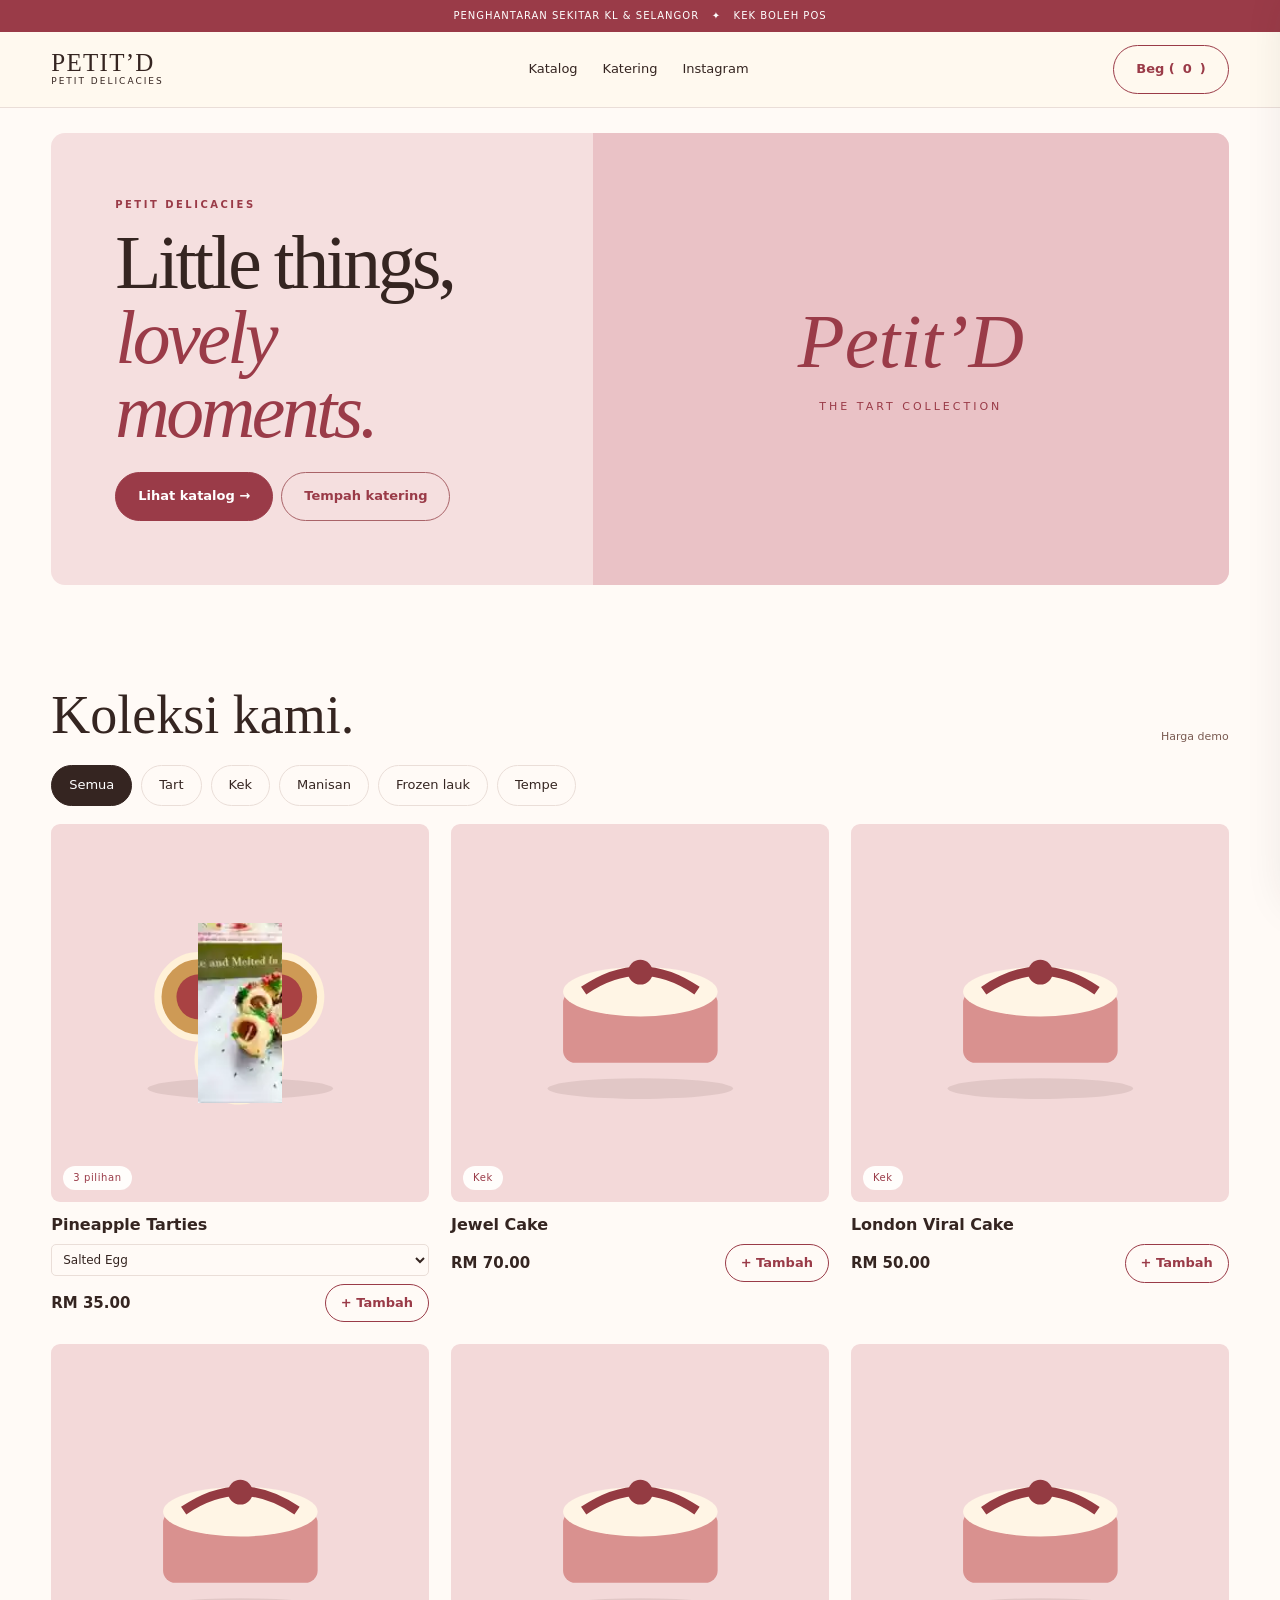
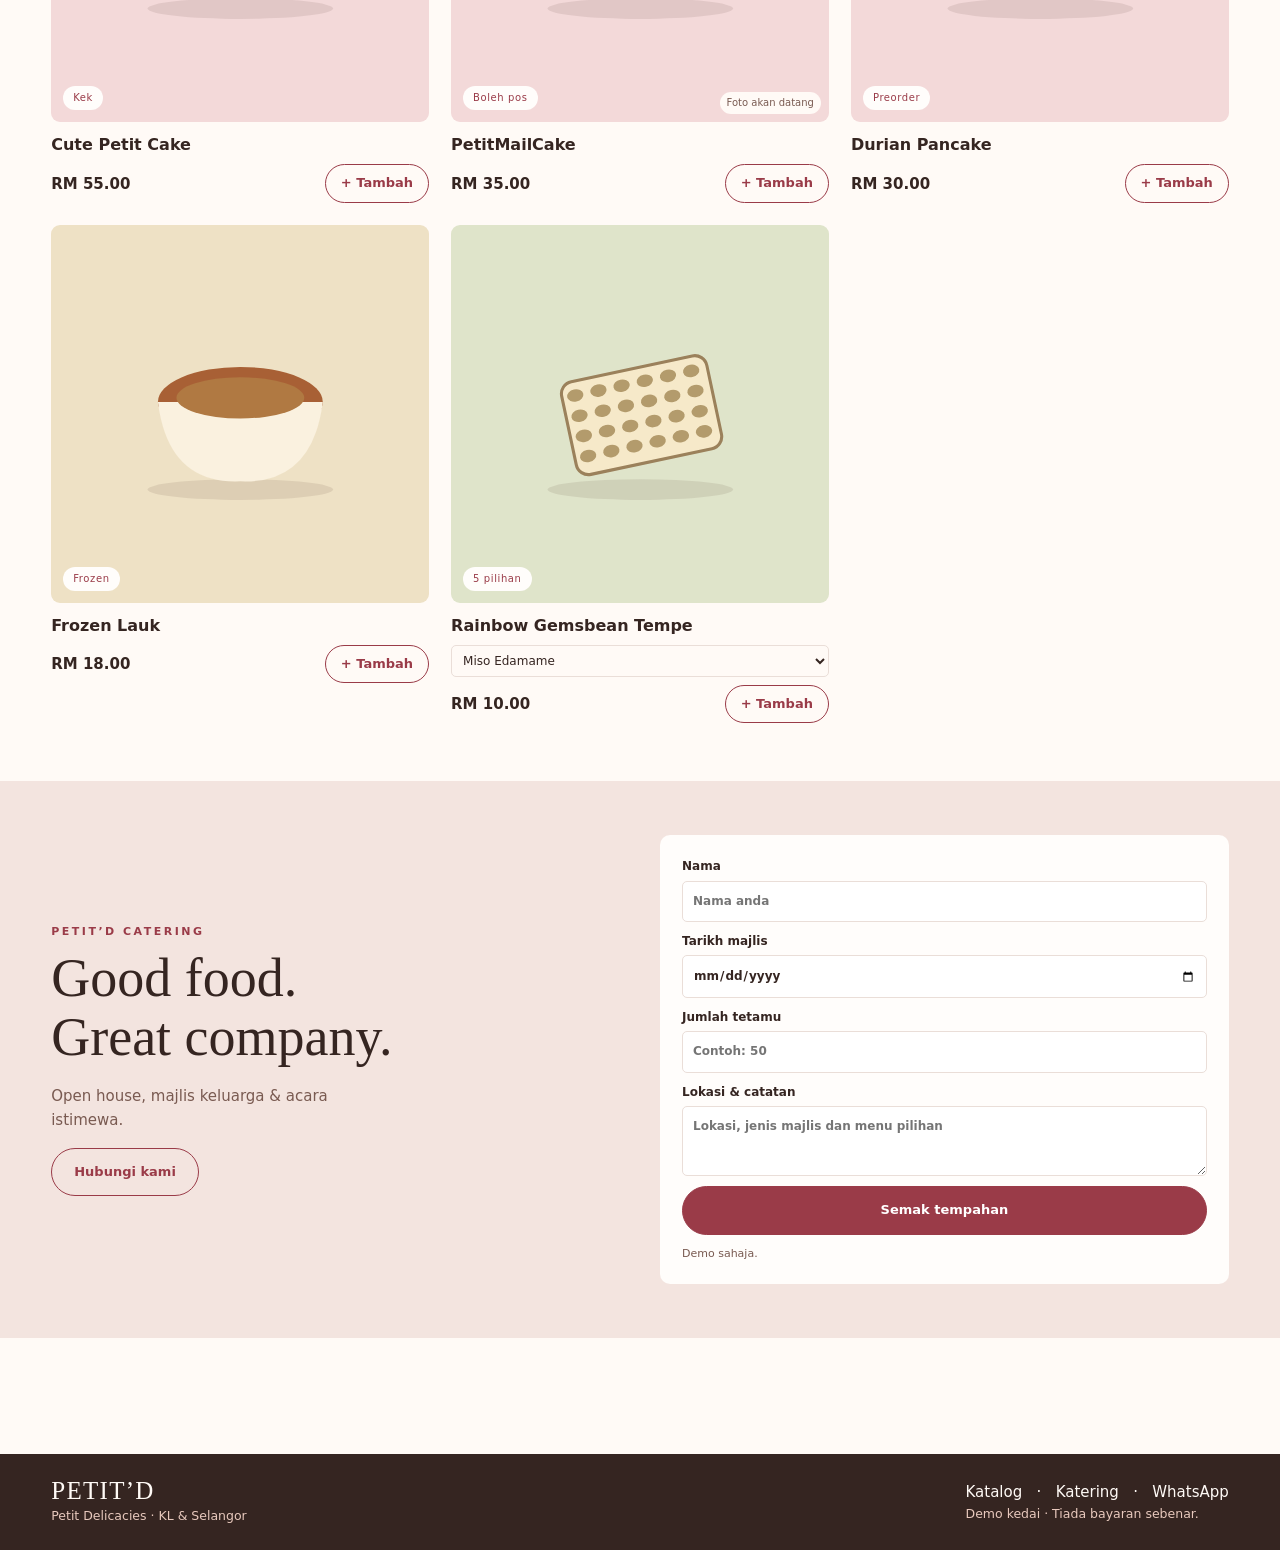
==== commit 344793de: "Use additional verified merchant photo sources and preserve Cute Petit Cake catalogue" ====
--- a/index.html
+++ b/index.html
@@ -11,5 +11,5 @@
 <section class="wrap section" id="about"><div class="about"><div class="eyebrow"></div><h2>Petit Delicacies</h2><p>Koleksi manisan, hidangan sejuk beku, tempe dan katering untuk pelanggan sekitar KL dan Selangor.</p><a class="btn outline" href="https://www.instagram.com/petitdelicacies/" target="_blank" rel="noopener">Instagram</a></div></section></main><footer class="footer"><div class="wrap"><div><span class="wordmark">PETIT’D</span><small>Petit Delicacies · KL &amp; Selangor</small></div><div><a href="#shop">Katalog</a> &nbsp; · &nbsp; <a href="#catering">Katering</a> &nbsp; · &nbsp; <a href="https://wa.me/60123327955" target="_blank" rel="noopener">WhatsApp</a><small>Demo kedai · Tiada bayaran sebenar.</small></div></div></footer>
 <div class="overlay" id="overlay"></div><aside class="drawer" id="drawer" role="dialog" aria-modal="true" aria-label="Beg belian" inert><div class="drawerhead"><h2>Beg belian</h2><button id="close" class="x" aria-label="Tutup">×</button></div><div id="lines"></div><div class="cartbottom"><div class="total"><span>Subtotal</span><span id="subtotal">RM 0.00</span></div><button class="btn" id="checkout" style="width:100%">Checkout</button><form class="form hidden" id="orderform"><div class="demo">Mod demo. Harga dan caj penghantaran belum disahkan; tiada bayaran sebenar.</div><label>Nama<input required name="name"></label><label>Telefon<input required name="phone" type="tel"></label><label>Kaedah penghantaran<select name="delivery" required><option value="">Pilih kaedah</option><option>Penghantaran KL/Selangor</option><option>Pos (produk yang layak)</option></select></label><label>Alamat<textarea required name="address"></textarea></label><button class="btn" type="submit">Semak pesanan</button></form><div id="result" role="status"></div></div></aside><div id="toast" class="toast" role="status"></div>
 <script>
-const items=[{"id":"tarts","name":"Pineapple Tarties","cat":"Tart","price":35,"desc":"Salted Egg · Sakura Cheese · Rose Cheese","asset":"tarts","tag":"3 pilihan","ship":false,"art":"tart","options":["Salted Egg","Sakura Cheese","Rose Cheese"],"img":"assets/tarts.jpg"},{"id":"jewel","name":"Jewel Cake","cat":"Kek","price":70,"desc":"4 inci","asset":"jewel","tag":"Kek","ship":false,"art":"cake","img":"assets/jewel.jpg"},{"id":"london","name":"London Viral Cake","cat":"Kek","price":50,"desc":"4 inci","asset":"london","tag":"Kek","ship":false,"art":"cake","img":"assets/london.jpg"},{"id":"mail","name":"PetitMailCake","cat":"Kek","price":35,"desc":"Kek boleh pos","tag":"Boleh pos","ship":true,"art":"cake","img":null},{"id":"durian","name":"Durian Pancake","cat":"Manisan","price":30,"desc":"6 pcs","asset":"durian","tag":"Preorder","ship":false,"art":"cake","img":"assets/durian.jpg"},{"id":"frozen","name":"Frozen Lauk","cat":"Frozen lauk","price":18,"desc":"","asset":"frozen","tag":"Frozen","ship":false,"art":"bowl","img":"assets/frozen.jpg"},{"id":"tempe","name":"Rainbow Gemsbean Tempe","cat":"Tempe","price":10,"desc":"5 varian","asset":"tempe","tag":"5 pilihan","ship":false,"art":"tempe","options":["Miso Edamame","Curry Chickpeas","Black & White Soy Bean","Ruby Red Bean","7 Wonder"],"img":"assets/tempe.jpg"}];const media={"tarts":{"source":"https://www.instagram.com/p/DfR7wzMkrzF/","url":"https://scontent-atl3-2.cdninstagram.com/v/t51.82787-15/884829102_18642626617059603_4973539684277902933_n.jpg?stp=c614.0.1842.1842a_dst-jpg_e35_s640x640_tt6&_nc_cat=103&_nc_map=urlgen_bucketless&ccb=7-5&_nc_sid=18de74&efg=eyJlZmdfdGFnIjoiQ0FST1VTRUxfSVRFTS5iZXN0X2ltYWdlX3VybGdlbi5DMyJ9&_nc_ohc=1eDCaAKf7cQQ7kNvwEt54M7&_nc_oc=AdoaP2E9AjhFGGmgsqIInkLOrJicvbkSy1YDObdhtinL1SiMXzYBPiilU3X-sCvNUmI&_nc_zt=23&_nc_ht=scontent-atl3-2.cdninstagram.com&_nc_gid=GtZsYD4YTBIItoitoM2Prg&_nc_ss=7bb8c&_nc_ct=RQosP"},"jewel":{"source":"https://www.instagram.com/p/DeN1Nq2Sc9D/","url":"https://scontent-phl2-1.cdninstagram.com/v/t51.71878-15/841229740_2383278962476430_4798573114225993041_n.jpg?stp=cmp1_dst-jpg_e35_s640x640_tt6&_nc_cat=105&_nc_map=urlgen_bucketless&ccb=7-5&_nc_sid=18de74&efg=eyJlZmdfdGFnIjoiQ0xJUFMuYmVzdF9pbWFnZV91cmxnZW4uQzMifQ%3D%3D&_nc_ohc=97zhlnhd9hIQ7kNvwF4E17G&_nc_oc=AdoystKTiX_I69pQmonhSTDpnQ1qRRmz1SylHlTlpYkLlg4lJA-nIn77SmOeLVSmEU0&_nc_zt=23&_nc_ht=scontent-phl2-1.cdninstagram.com&_nc_gid=93Qi4OhGf9flVk2IOwTGYw&_nc_ss=7bb8c&_nc_ct=RQosPBUKFQgAAAA&oh=00_A"},"tempe":{"source":"https://www.instagram.com/p/Db1z4W2EkmY/","url":"https://scontent-dfw5-1.cdninstagram.com/v/t51.82787-15/770985559_18611857837059603_8437138420197868572_n.jpg?stp=c604.0.1815.1814a_dst-jpg_e35_s640x640_tt6&_nc_cat=109&_nc_map=urlgen_bucketless&ccb=7-5&_nc_sid=18de74&efg=eyJlZmdfdGFnIjoiQ0FST1VTRUxfSVRFTS5iZXN0X2ltYWdlX3VybGdlbi5DMyJ9&_nc_ohc=eJ7XJTNL2nMQ7kNvwFD1l34&_nc_oc=AdpiUuYNova3h6j2jMrzeiksbZ8JxmrWQfenoVU09-gdb5-WJr4X-pNnrq54JY8JqHQ&_nc_zt=23&_nc_ht=scontent-dfw5-1.cdninstagram.com&_nc_gid=EBSIaBcskucAGqGKYmKZ-w&_nc_ss=7bb8c&_nc_ct=RQosP"},"frozen":{"source":"https://www.instagram.com/p/DbALAvpSMMK/","url":"https://scontent-atl3-2.cdninstagram.com/v/t51.82787-15/752823103_18605135044059603_8286141453986492432_n.jpg?stp=cmp1_dst-jpg_e35_s640x640_tt6&_nc_cat=111&_nc_map=urlgen_bucketless&ccb=7-5&_nc_sid=18de74&efg=eyJlZmdfdGFnIjoiQ0xJUFMuYmVzdF9pbWFnZV91cmxnZW4uQzMifQ%3D%3D&_nc_ohc=7xMWAaMmcLgQ7kNvwEl4oFZ&_nc_oc=AdqxAQgSz8QwBUX0qLxerTjR4eNeVqzxlnsUl7q7qvmAcFiGak6xvWXiv-PTcYJH_RA&_nc_zt=23&_nc_ht=scontent-atl3-2.cdninstagram.com&_nc_gid=RbOyezhy-Tz7m_xEip6L5Q&_nc_ss=7bb8c&_nc_ct=RQosPBUKFQQAAAA&oh=00_"},"london":{"source":"https://www.instagram.com/p/DazHMYZSduT/","url":"https://scontent-lga3-3.cdninstagram.com/v/t51.71878-15/747122720_1318028153652237_2497092674173368732_n.jpg?stp=cmp1_dst-jpg_e35_s640x640_tt6&_nc_cat=103&_nc_map=urlgen_bucketless&ccb=7-5&_nc_sid=18de74&efg=eyJlZmdfdGFnIjoiQ0xJUFMuYmVzdF9pbWFnZV91cmxnZW4uQzMifQ%3D%3D&_nc_ohc=M5xG5BCSZEQQ7kNvwG674uo&_nc_oc=AdppGytFfj2dCzBBO6cRpnFea0-NXyxiZg9gBWM5Hb4NPyJmuoV_UsUKZJ7EtUptj5Q&_nc_zt=23&_nc_ht=scontent-lga3-3.cdninstagram.com&_nc_gid=T1PH7VCxdaKn1BrctWgBhw&_nc_ss=7bb8c&_nc_ct=RQosPBUKFQQAAAA&oh=00_A"},"durian":{"source":"https://www.instagram.com/p/DakwgoeSrso/","url":"https://scontent-ord5-2.cdninstagram.com/v/t51.82787-15/742060278_18601759417059603_7866096722520608547_n.jpg?stp=cmp1_dst-jpg_e35_s640x640_tt6&_nc_cat=104&_nc_map=urlgen_bucketless&ccb=7-5&_nc_sid=18de74&efg=eyJlZmdfdGFnIjoiQ0xJUFMuYmVzdF9pbWFnZV91cmxnZW4uQzMifQ%3D%3D&_nc_ohc=Kd1AMFZCkoQQ7kNvwGCVdq9&_nc_oc=Adq1G4iZb3yEyvNL3jBp9cCuOCg0gBw7QX6XLsal8wnsFIbTzMnOEWWPYCkXYPckTN8&_nc_zt=23&_nc_ht=scontent-ord5-2.cdninstagram.com&_nc_gid=DyTzFAFZmTyZAljvveNWBw&_nc_ss=7bb8c&_nc_ct=RQosPBUKFQQAAAA&oh=00_"},"hero":{"source":"https://www.threads.com/@petitdelicacies/post/Df6eaifofgi","url":"https://scontent-sjc6-1.cdninstagram.com/v/t51.82787-15/919039640_17957516622300909_4792366178363807939_n.jpg?stp=dst-jpg_e35_tt6&_nc_cat=104&_nc_map=urlgen_bucketless&ig_cache_key=NDAzMzY2OTgwMDcxOTg2ODU1NA%3D%3D.3-ccb7-5&ccb=7-5&_nc_sid=58cdad&efg=eyJ2ZW5jb2RlX3RhZyI6IkNBUk9VU0VMX0lURU0ueHBpZHMuMTMyMC5zZHIucmVndWxhcl9waG90by5DMyJ9&_nc_ohc=mPvcAEMQgtkQ7kNvwEL3_0s&_nc_oc=Adq4pjn1y8lzSw9tDbH6_n803gtq0SkP7CbacH6SZoofZt98qIwpaBBPhfCbbjbk_OI&_nc_zt=23&_nc_ht=scontent-sjc6-1.cdninstagram.com&_nc_gid=","width":"1320","height":"1757"}};const $=id=>document.getElementById(id);const money=n=>'RM '+n.toFixed(2);let cart={},category='Semua',focusBack=null;try{cart=JSON.parse(localStorage.getItem('petit-cart')||'{}')||{};cart=Object.fromEntries(Object.entries(cart).filter(([id,q])=>items.some(x=>x.id===id.split('|')[0])&&Number.isInteger(q)&&q>0&&q<=99))}catch{};const art=(type)=>{let shapes=type==='cake'?'<rect x="35" y="78" width="150" height="70" rx="12" fill="#d9918f"/><ellipse cx="110" cy="79" rx="75" ry="24" fill="#fff5e5"/><path d="M55 78 Q110 40 165 78" stroke="#943b42" stroke-width="9" fill="none"/><circle cx="110" cy="60" r="12" fill="#943b42"/>':type==='bowl'?'<ellipse cx="110" cy="88" rx="80" ry="34" fill="#a86035"/><path d="M30 88 Q40 168 110 165 Q180 168 190 88" fill="#faf1df"/><ellipse cx="110" cy="84" rx="62" ry="20" fill="#b07942"/>':type==='tempe'?'<g transform="rotate(-12 110 100)"><rect x="39" y="55" width="144" height="92" rx="12" fill="#f6e9c9" stroke="#9b815b" stroke-width="3"/>'+Array.from({length:24},(_,i)=>'<ellipse cx="'+(52+(i%6)*23)+'" cy="'+(69+Math.floor(i/6)*20)+'" rx="8" ry="6" fill="#b39b6c"/>').join('')+'</g>':'<g fill="#ce9a55" stroke="#fff1d8" stroke-width="7"><circle cx="70" cy="84" r="40"/><circle cx="148" cy="84" r="40"/><circle cx="109" cy="145" r="40"/></g><g fill="#a94243"><circle cx="70" cy="84" r="22"/><circle cx="148" cy="84" r="22"/><circle cx="109" cy="145" r="22"/></g>';return '<svg viewBox="0 0 220 200" aria-hidden="true"><ellipse cx="110" cy="173" rx="90" ry="10" fill="#49271f" opacity=".1"/>'+shapes+'</svg>'};const save=()=>{try{localStorage.setItem('petit-cart',JSON.stringify(cart))}catch{}};const qty=()=>Object.values(cart).reduce((s,q)=>s+q,0);const sum=()=>Object.entries(cart).reduce((s,[id,q])=>s+items.find(x=>x.id===id.split('|')[0]).price*q,0);const filters=['Semua',...new Set(items.map(x=>x.cat))];function renderFilters(){ $('filters').innerHTML=filters.map(c=>'<button class="filter '+(category===c?'active':'')+'" data-category="'+c+'" aria-pressed="'+(category===c)+'">'+c+'</button>').join('') }function attachImage(img,key){let phase=0;img.addEventListener('error',function(){if(phase===0&&media[key]?.url){phase=1;img.src=media[key].url;return}if(phase<=1&&key==='tarts'&&img.id!=='hero-photo'){phase=2;img.src='tart-preview.svg';img.style.objectFit='contain';img.style.maxHeight='180px';img.style.margin='auto';return}img.remove();},{passive:true});if(img.complete&&!img.naturalWidth)img.dispatchEvent(new Event('error'))}function renderProducts(){ $('products').innerHTML=items.filter(x=>category==='Semua'||x.cat===category).map(x=>'<article class="product"><div class="photo" style="background:'+(x.cat==='Tempe'?'#dfe4ca':x.cat==='Frozen lauk'?'#eee1c5':'#f3d9d9')+'">'+art(x.art)+(x.img?'<img src="'+x.img+'" data-media="'+x.asset+'" alt="'+x.name+'" loading="lazy" width="640" height="640">':'<span class="missing">Foto akan datang</span>')+'<span class="tag">'+x.tag+'</span></div><div class="info"><h3>'+x.name+'</h3>'+(x.options?'<select aria-label="Pilihan '+x.name+'" data-variant="'+x.id+'" style="width:100%;border:1px solid #eaded8;background:transparent;padding:7px;border-radius:5px;color:#352521;font:12px system-ui">'+x.options.map(o=>'<option>'+o+'</option>').join('')+'</select>':'')+'<div class="price"><strong>'+money(x.price)+'</strong><button class="btn outline" data-add="'+x.id+'">+ Tambah</button></div></div></article>').join('');document.querySelectorAll('[data-media]').forEach(img=>attachImage(img,img.dataset.media))}function renderCart(){ $('count').textContent=qty();$('subtotal').textContent=money(sum());$('lines').innerHTML=qty()?Object.entries(cart).map(([id,q])=>{const p=items.find(x=>x.id===id.split('|')[0]);return '<div class="cartline"><div><strong>'+p.name+(id.includes('|')?' · '+id.split('|')[1]:'')+'</strong><br><small>'+money(p.price*q)+'</small></div><div class="qty"><button aria-label="Kurangkan '+p.name+'" data-minus="'+id+'">−</button><span>'+q+'</span><button aria-label="Tambah '+p.name+'" data-plus="'+id+'">+</button></div></div>'}).join(''):'<p style="padding:20px 0">Beg anda masih kosong.</p>';$('checkout').disabled=!qty();if(!qty())$('orderform').classList.add('hidden');save()}function openCart(){focusBack=document.activeElement;$('drawer').inert=false;$('drawer').classList.add('open');$('overlay').classList.add('open');document.body.style.overflow='hidden';$('close').focus()}function closeCart(){$('drawer').classList.remove('open');$('overlay').classList.remove('open');$('drawer').inert=true;document.body.style.overflow='';focusBack?.focus()}function adjust(id,d){cart[id]=Math.min(99,(cart[id]||0)+d);if(cart[id]<=0)delete cart[id];$('result').textContent='';renderCart()}$('filters').onclick=e=>{let b=e.target.closest('[data-category]');if(b){category=b.dataset.category;renderFilters();renderProducts()}};$('products').onclick=e=>{let b=e.target.closest('[data-add]');if(b){const variant=b.closest('.product').querySelector('[data-variant]');adjust(b.dataset.add+(variant?'|'+variant.value:''),1);openCart()}};$('lines').onclick=e=>{let b=e.target.closest('button');if(b?.dataset.minus)adjust(b.dataset.minus,-1);if(b?.dataset.plus)adjust(b.dataset.plus,1)};$('bag').onclick=openCart;$('close').onclick=closeCart;$('overlay').onclick=closeCart;document.addEventListener('keydown',e=>{if(e.key==='Escape'&&$('drawer').classList.contains('open'))closeCart()});$('checkout').onclick=()=>{$('orderform').classList.remove('hidden');$('orderform').scrollIntoView({block:'nearest'});$('orderform').querySelector('input').focus()};$('orderform').onsubmit=e=>{e.preventDefault();const data=new FormData(e.target);if(!qty())return;if(data.get('delivery').startsWith('Pos')&&Object.keys(cart).some(id=>!items.find(x=>x.id===id.split('|')[0]).ship)){$('result').textContent='Sesetengah produk dalam beg ini tidak tersedia untuk pos.';return}$('result').textContent='Simulasi berjaya. Subtotal '+money(sum())+'. Tiada bayaran atau pesanan dihantar.'};$('caterform').onsubmit=e=>{e.preventDefault();$('toast').textContent='Maklumat tempahan disemak. Ini demo sahaja.';$('toast').style.display='block';setTimeout(()=>$('toast').style.display='none',4500)};attachImage($('hero-photo'),'tarts');renderFilters();renderProducts();renderCart();
+const items=[{"id":"tarts","name":"Pineapple Tarties","cat":"Tart","price":35,"desc":"Salted Egg · Sakura Cheese · Rose Cheese","asset":"tarts","tag":"3 pilihan","ship":false,"art":"tart","options":["Salted Egg","Sakura Cheese","Rose Cheese"],"img":"assets/tarts.jpg"},{"id":"jewel","name":"Jewel Cake","cat":"Kek","price":70,"desc":"4 inci","asset":"jewel","tag":"Kek","ship":false,"art":"cake","img":"assets/jewel.jpg"},{"id":"london","name":"London Viral Cake","cat":"Kek","price":50,"desc":"4 inci","asset":"london","tag":"Kek","ship":false,"art":"cake","img":"assets/london.jpg"},{"id":"cute","name":"Cute Petit Cake","cat":"Kek","price":55,"desc":"","asset":"cute","tag":"Kek","ship":false,"art":"cake","img":"assets/cute.jpg"},{"id":"mail","name":"PetitMailCake","cat":"Kek","price":35,"desc":"Kek boleh pos","tag":"Boleh pos","ship":true,"art":"cake","img":null},{"id":"durian","name":"Durian Pancake","cat":"Manisan","price":30,"desc":"6 pcs","asset":"durian","tag":"Preorder","ship":false,"art":"cake","img":"assets/durian.jpg"},{"id":"frozen","name":"Frozen Lauk","cat":"Frozen lauk","price":18,"desc":"","asset":"frozen","tag":"Frozen","ship":false,"art":"bowl","img":"assets/frozen.jpg"},{"id":"tempe","name":"Rainbow Gemsbean Tempe","cat":"Tempe","price":10,"desc":"5 varian","asset":"tempe","tag":"5 pilihan","ship":false,"art":"tempe","options":["Miso Edamame","Curry Chickpeas","Black & White Soy Bean","Ruby Red Bean","7 Wonder"],"img":"assets/tempe.jpg"}];const media={"tarts":{"source":"https://www.instagram.com/p/DfR7wzMkrzF/","url":"https://scontent-atl3-2.cdninstagram.com/v/t51.82787-15/884829102_18642626617059603_4973539684277902933_n.jpg?stp=c614.0.1842.1842a_dst-jpg_e35_s640x640_tt6&_nc_cat=103&_nc_map=urlgen_bucketless&ccb=7-5&_nc_sid=18de74&efg=eyJlZmdfdGFnIjoiQ0FST1VTRUxfSVRFTS5iZXN0X2ltYWdlX3VybGdlbi5DMyJ9&_nc_ohc=1eDCaAKf7cQQ7kNvwEt54M7&_nc_oc=AdoaP2E9AjhFGGmgsqIInkLOrJicvbkSy1YDObdhtinL1SiMXzYBPiilU3X-sCvNUmI&_nc_zt=23&_nc_ht=scontent-atl3-2.cdninstagram.com&_nc_gid=GtZsYD4YTBIItoitoM2Prg&_nc_ss=7bb8c&_nc_ct=RQosP"},"jewel":{"source":"https://www.instagram.com/p/DeN1Nq2Sc9D/","url":"https://scontent-phl2-1.cdninstagram.com/v/t51.71878-15/841229740_2383278962476430_4798573114225993041_n.jpg?stp=cmp1_dst-jpg_e35_s640x640_tt6&_nc_cat=105&_nc_map=urlgen_bucketless&ccb=7-5&_nc_sid=18de74&efg=eyJlZmdfdGFnIjoiQ0xJUFMuYmVzdF9pbWFnZV91cmxnZW4uQzMifQ%3D%3D&_nc_ohc=97zhlnhd9hIQ7kNvwF4E17G&_nc_oc=AdoystKTiX_I69pQmonhSTDpnQ1qRRmz1SylHlTlpYkLlg4lJA-nIn77SmOeLVSmEU0&_nc_zt=23&_nc_ht=scontent-phl2-1.cdninstagram.com&_nc_gid=93Qi4OhGf9flVk2IOwTGYw&_nc_ss=7bb8c&_nc_ct=RQosPBUKFQgAAAA&oh=00_A"},"tempe":{"source":"https://www.instagram.com/p/Db1z4W2EkmY/","url":"https://scontent-dfw5-1.cdninstagram.com/v/t51.82787-15/770985559_18611857837059603_8437138420197868572_n.jpg?stp=c604.0.1815.1814a_dst-jpg_e35_s640x640_tt6&_nc_cat=109&_nc_map=urlgen_bucketless&ccb=7-5&_nc_sid=18de74&efg=eyJlZmdfdGFnIjoiQ0FST1VTRUxfSVRFTS5iZXN0X2ltYWdlX3VybGdlbi5DMyJ9&_nc_ohc=eJ7XJTNL2nMQ7kNvwFD1l34&_nc_oc=AdpiUuYNova3h6j2jMrzeiksbZ8JxmrWQfenoVU09-gdb5-WJr4X-pNnrq54JY8JqHQ&_nc_zt=23&_nc_ht=scontent-dfw5-1.cdninstagram.com&_nc_gid=EBSIaBcskucAGqGKYmKZ-w&_nc_ss=7bb8c&_nc_ct=RQosP"},"frozen":{"source":"https://www.instagram.com/p/DbALAvpSMMK/","url":"https://scontent-atl3-2.cdninstagram.com/v/t51.82787-15/752823103_18605135044059603_8286141453986492432_n.jpg?stp=cmp1_dst-jpg_e35_s640x640_tt6&_nc_cat=111&_nc_map=urlgen_bucketless&ccb=7-5&_nc_sid=18de74&efg=eyJlZmdfdGFnIjoiQ0xJUFMuYmVzdF9pbWFnZV91cmxnZW4uQzMifQ%3D%3D&_nc_ohc=7xMWAaMmcLgQ7kNvwEl4oFZ&_nc_oc=AdqxAQgSz8QwBUX0qLxerTjR4eNeVqzxlnsUl7q7qvmAcFiGak6xvWXiv-PTcYJH_RA&_nc_zt=23&_nc_ht=scontent-atl3-2.cdninstagram.com&_nc_gid=RbOyezhy-Tz7m_xEip6L5Q&_nc_ss=7bb8c&_nc_ct=RQosPBUKFQQAAAA&oh=00_"},"london":{"source":"https://www.instagram.com/p/DazHMYZSduT/","url":"https://scontent-lga3-3.cdninstagram.com/v/t51.71878-15/747122720_1318028153652237_2497092674173368732_n.jpg?stp=cmp1_dst-jpg_e35_s640x640_tt6&_nc_cat=103&_nc_map=urlgen_bucketless&ccb=7-5&_nc_sid=18de74&efg=eyJlZmdfdGFnIjoiQ0xJUFMuYmVzdF9pbWFnZV91cmxnZW4uQzMifQ%3D%3D&_nc_ohc=M5xG5BCSZEQQ7kNvwG674uo&_nc_oc=AdppGytFfj2dCzBBO6cRpnFea0-NXyxiZg9gBWM5Hb4NPyJmuoV_UsUKZJ7EtUptj5Q&_nc_zt=23&_nc_ht=scontent-lga3-3.cdninstagram.com&_nc_gid=T1PH7VCxdaKn1BrctWgBhw&_nc_ss=7bb8c&_nc_ct=RQosPBUKFQQAAAA&oh=00_A"},"durian":{"source":"https://www.instagram.com/p/DakwgoeSrso/","url":"https://scontent-ord5-2.cdninstagram.com/v/t51.82787-15/742060278_18601759417059603_7866096722520608547_n.jpg?stp=cmp1_dst-jpg_e35_s640x640_tt6&_nc_cat=104&_nc_map=urlgen_bucketless&ccb=7-5&_nc_sid=18de74&efg=eyJlZmdfdGFnIjoiQ0xJUFMuYmVzdF9pbWFnZV91cmxnZW4uQzMifQ%3D%3D&_nc_ohc=Kd1AMFZCkoQQ7kNvwGCVdq9&_nc_oc=Adq1G4iZb3yEyvNL3jBp9cCuOCg0gBw7QX6XLsal8wnsFIbTzMnOEWWPYCkXYPckTN8&_nc_zt=23&_nc_ht=scontent-ord5-2.cdninstagram.com&_nc_gid=DyTzFAFZmTyZAljvveNWBw&_nc_ss=7bb8c&_nc_ct=RQosPBUKFQQAAAA&oh=00_"},"hero":{"source":"https://www.threads.com/@petitdelicacies/post/Df6eaifofgi","url":"https://scontent-sjc6-1.cdninstagram.com/v/t51.82787-15/919039640_17957516622300909_4792366178363807939_n.jpg?stp=dst-jpg_e35_tt6&_nc_cat=104&_nc_map=urlgen_bucketless&ig_cache_key=NDAzMzY2OTgwMDcxOTg2ODU1NA%3D%3D.3-ccb7-5&ccb=7-5&_nc_sid=58cdad&efg=eyJ2ZW5jb2RlX3RhZyI6IkNBUk9VU0VMX0lURU0ueHBpZHMuMTMyMC5zZHIucmVndWxhcl9waG90by5DMyJ9&_nc_ohc=mPvcAEMQgtkQ7kNvwEL3_0s&_nc_oc=Adq4pjn1y8lzSw9tDbH6_n803gtq0SkP7CbacH6SZoofZt98qIwpaBBPhfCbbjbk_OI&_nc_zt=23&_nc_ht=scontent-sjc6-1.cdninstagram.com&_nc_gid=","width":"1320","height":"1757"},"cute":{"source":"https://linktr.ee/petitdelicacies","url":"https://ugc.production.linktr.ee/21dbafbf-b480-4d30-b561-7c405029d67b_N3wx3-N3oMg.png"},"beangems":{"source":"https://linktr.ee/petitdelicacies","url":"https://ugc.production.linktr.ee/64cf5951-3f5d-41af-b71b-ed192d49938b_N3wx3-N3oMg.png"},"logo":{"source":"https://linktr.ee/petitdelicacies","url":"https://ugc.production.linktr.ee/st4OPZvFQQ27PzF9I9d3_xdF16N2kUCoFj5fA?io=true&size=avatar-v3_0"}};const $=id=>document.getElementById(id);const money=n=>'RM '+n.toFixed(2);let cart={},category='Semua',focusBack=null;try{cart=JSON.parse(localStorage.getItem('petit-cart')||'{}')||{};cart=Object.fromEntries(Object.entries(cart).filter(([id,q])=>items.some(x=>x.id===id.split('|')[0])&&Number.isInteger(q)&&q>0&&q<=99))}catch{};const art=(type)=>{let shapes=type==='cake'?'<rect x="35" y="78" width="150" height="70" rx="12" fill="#d9918f"/><ellipse cx="110" cy="79" rx="75" ry="24" fill="#fff5e5"/><path d="M55 78 Q110 40 165 78" stroke="#943b42" stroke-width="9" fill="none"/><circle cx="110" cy="60" r="12" fill="#943b42"/>':type==='bowl'?'<ellipse cx="110" cy="88" rx="80" ry="34" fill="#a86035"/><path d="M30 88 Q40 168 110 165 Q180 168 190 88" fill="#faf1df"/><ellipse cx="110" cy="84" rx="62" ry="20" fill="#b07942"/>':type==='tempe'?'<g transform="rotate(-12 110 100)"><rect x="39" y="55" width="144" height="92" rx="12" fill="#f6e9c9" stroke="#9b815b" stroke-width="3"/>'+Array.from({length:24},(_,i)=>'<ellipse cx="'+(52+(i%6)*23)+'" cy="'+(69+Math.floor(i/6)*20)+'" rx="8" ry="6" fill="#b39b6c"/>').join('')+'</g>':'<g fill="#ce9a55" stroke="#fff1d8" stroke-width="7"><circle cx="70" cy="84" r="40"/><circle cx="148" cy="84" r="40"/><circle cx="109" cy="145" r="40"/></g><g fill="#a94243"><circle cx="70" cy="84" r="22"/><circle cx="148" cy="84" r="22"/><circle cx="109" cy="145" r="22"/></g>';return '<svg viewBox="0 0 220 200" aria-hidden="true"><ellipse cx="110" cy="173" rx="90" ry="10" fill="#49271f" opacity=".1"/>'+shapes+'</svg>'};const save=()=>{try{localStorage.setItem('petit-cart',JSON.stringify(cart))}catch{}};const qty=()=>Object.values(cart).reduce((s,q)=>s+q,0);const sum=()=>Object.entries(cart).reduce((s,[id,q])=>s+items.find(x=>x.id===id.split('|')[0]).price*q,0);const filters=['Semua',...new Set(items.map(x=>x.cat))];function renderFilters(){ $('filters').innerHTML=filters.map(c=>'<button class="filter '+(category===c?'active':'')+'" data-category="'+c+'" aria-pressed="'+(category===c)+'">'+c+'</button>').join('') }function attachImage(img,key){let phase=0;img.addEventListener('error',function(){if(phase===0&&media[key]?.url){phase=1;img.src=media[key].url;return}if(phase===1&&key==='tempe'&&media.beangems?.url){phase=3;img.src='assets/beangems.jpg';return}if(phase===3&&key==='tempe'){phase=4;img.src=media.beangems.url;return}if(phase<=1&&key==='tarts'&&img.id!=='hero-photo'){phase=2;img.src='tart-preview.svg';img.style.objectFit='contain';img.style.maxHeight='180px';img.style.margin='auto';return}img.remove();},{passive:true});if(img.complete&&!img.naturalWidth)img.dispatchEvent(new Event('error'))}function renderProducts(){ $('products').innerHTML=items.filter(x=>category==='Semua'||x.cat===category).map(x=>'<article class="product"><div class="photo" style="background:'+(x.cat==='Tempe'?'#dfe4ca':x.cat==='Frozen lauk'?'#eee1c5':'#f3d9d9')+'">'+art(x.art)+(x.img?'<img src="'+x.img+'" data-media="'+x.asset+'" alt="'+x.name+'" loading="lazy" width="640" height="640">':'<span class="missing">Foto akan datang</span>')+'<span class="tag">'+x.tag+'</span></div><div class="info"><h3>'+x.name+'</h3>'+(x.options?'<select aria-label="Pilihan '+x.name+'" data-variant="'+x.id+'" style="width:100%;border:1px solid #eaded8;background:transparent;padding:7px;border-radius:5px;color:#352521;font:12px system-ui">'+x.options.map(o=>'<option>'+o+'</option>').join('')+'</select>':'')+'<div class="price"><strong>'+money(x.price)+'</strong><button class="btn outline" data-add="'+x.id+'">+ Tambah</button></div></div></article>').join('');document.querySelectorAll('[data-media]').forEach(img=>attachImage(img,img.dataset.media))}function renderCart(){ $('count').textContent=qty();$('subtotal').textContent=money(sum());$('lines').innerHTML=qty()?Object.entries(cart).map(([id,q])=>{const p=items.find(x=>x.id===id.split('|')[0]);return '<div class="cartline"><div><strong>'+p.name+(id.includes('|')?' · '+id.split('|')[1]:'')+'</strong><br><small>'+money(p.price*q)+'</small></div><div class="qty"><button aria-label="Kurangkan '+p.name+'" data-minus="'+id+'">−</button><span>'+q+'</span><button aria-label="Tambah '+p.name+'" data-plus="'+id+'">+</button></div></div>'}).join(''):'<p style="padding:20px 0">Beg anda masih kosong.</p>';$('checkout').disabled=!qty();if(!qty())$('orderform').classList.add('hidden');save()}function openCart(){focusBack=document.activeElement;$('drawer').inert=false;$('drawer').classList.add('open');$('overlay').classList.add('open');document.body.style.overflow='hidden';$('close').focus()}function closeCart(){$('drawer').classList.remove('open');$('overlay').classList.remove('open');$('drawer').inert=true;document.body.style.overflow='';focusBack?.focus()}function adjust(id,d){cart[id]=Math.min(99,(cart[id]||0)+d);if(cart[id]<=0)delete cart[id];$('result').textContent='';renderCart()}$('filters').onclick=e=>{let b=e.target.closest('[data-category]');if(b){category=b.dataset.category;renderFilters();renderProducts()}};$('products').onclick=e=>{let b=e.target.closest('[data-add]');if(b){const variant=b.closest('.product').querySelector('[data-variant]');adjust(b.dataset.add+(variant?'|'+variant.value:''),1);openCart()}};$('lines').onclick=e=>{let b=e.target.closest('button');if(b?.dataset.minus)adjust(b.dataset.minus,-1);if(b?.dataset.plus)adjust(b.dataset.plus,1)};$('bag').onclick=openCart;$('close').onclick=closeCart;$('overlay').onclick=closeCart;document.addEventListener('keydown',e=>{if(e.key==='Escape'&&$('drawer').classList.contains('open'))closeCart()});$('checkout').onclick=()=>{$('orderform').classList.remove('hidden');$('orderform').scrollIntoView({block:'nearest'});$('orderform').querySelector('input').focus()};$('orderform').onsubmit=e=>{e.preventDefault();const data=new FormData(e.target);if(!qty())return;if(data.get('delivery').startsWith('Pos')&&Object.keys(cart).some(id=>!items.find(x=>x.id===id.split('|')[0]).ship)){$('result').textContent='Sesetengah produk dalam beg ini tidak tersedia untuk pos.';return}$('result').textContent='Simulasi berjaya. Subtotal '+money(sum())+'. Tiada bayaran atau pesanan dihantar.'};$('caterform').onsubmit=e=>{e.preventDefault();$('toast').textContent='Maklumat tempahan disemak. Ini demo sahaja.';$('toast').style.display='block';setTimeout(()=>$('toast').style.display='none',4500)};attachImage($('hero-photo'),'tarts');renderFilters();renderProducts();renderCart();
 </script></body></html>
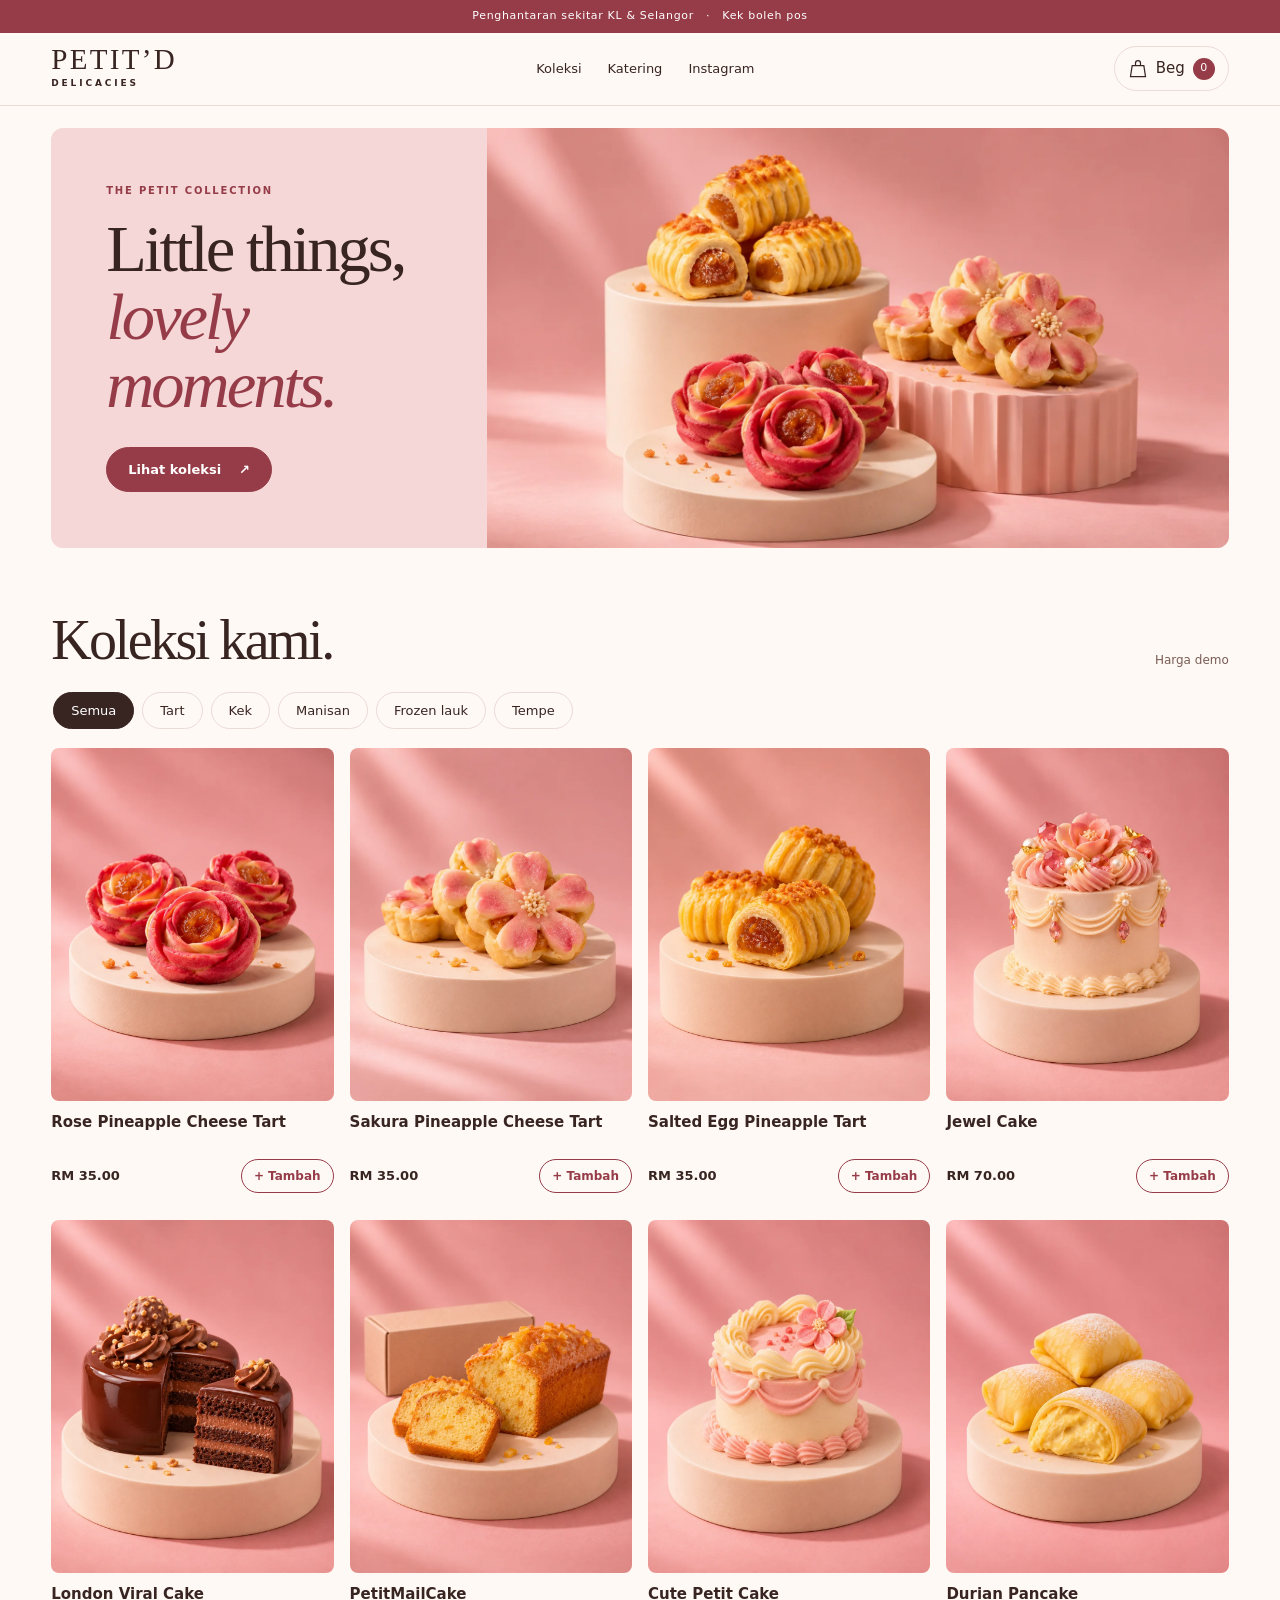
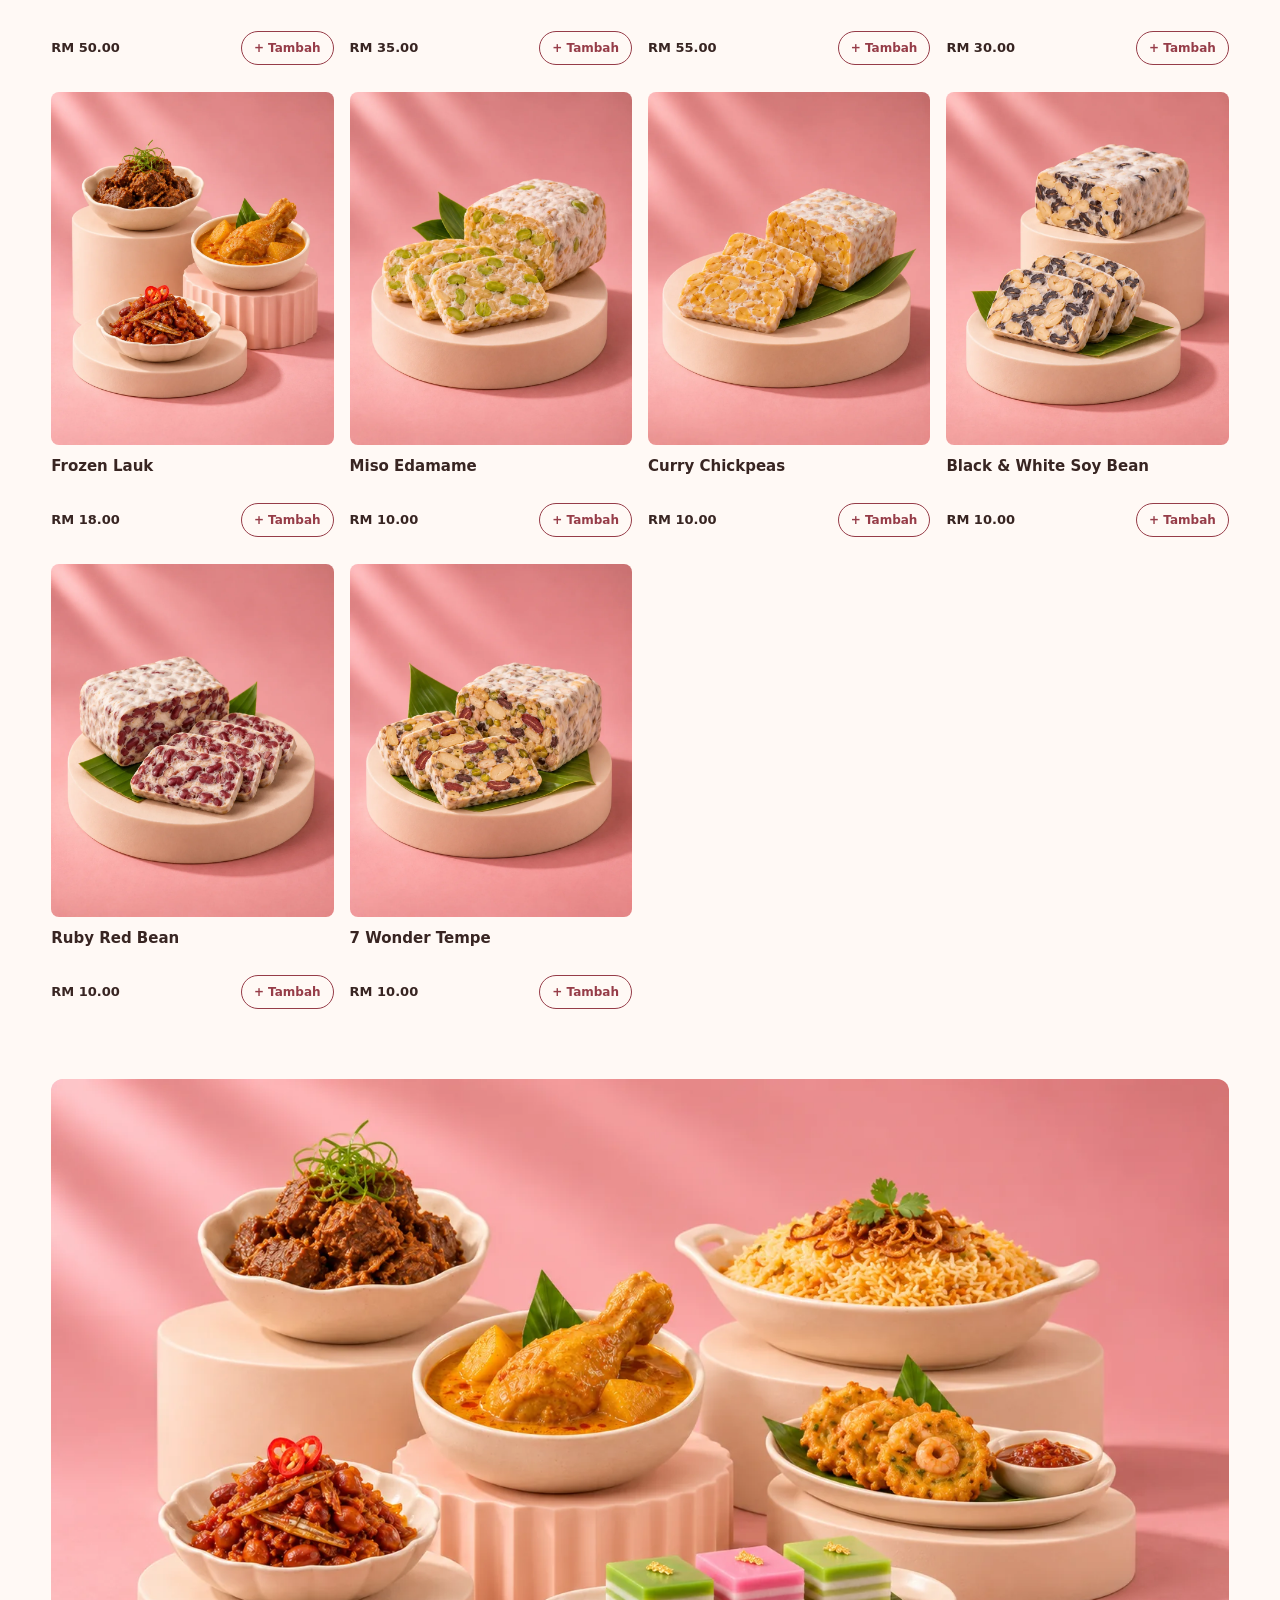
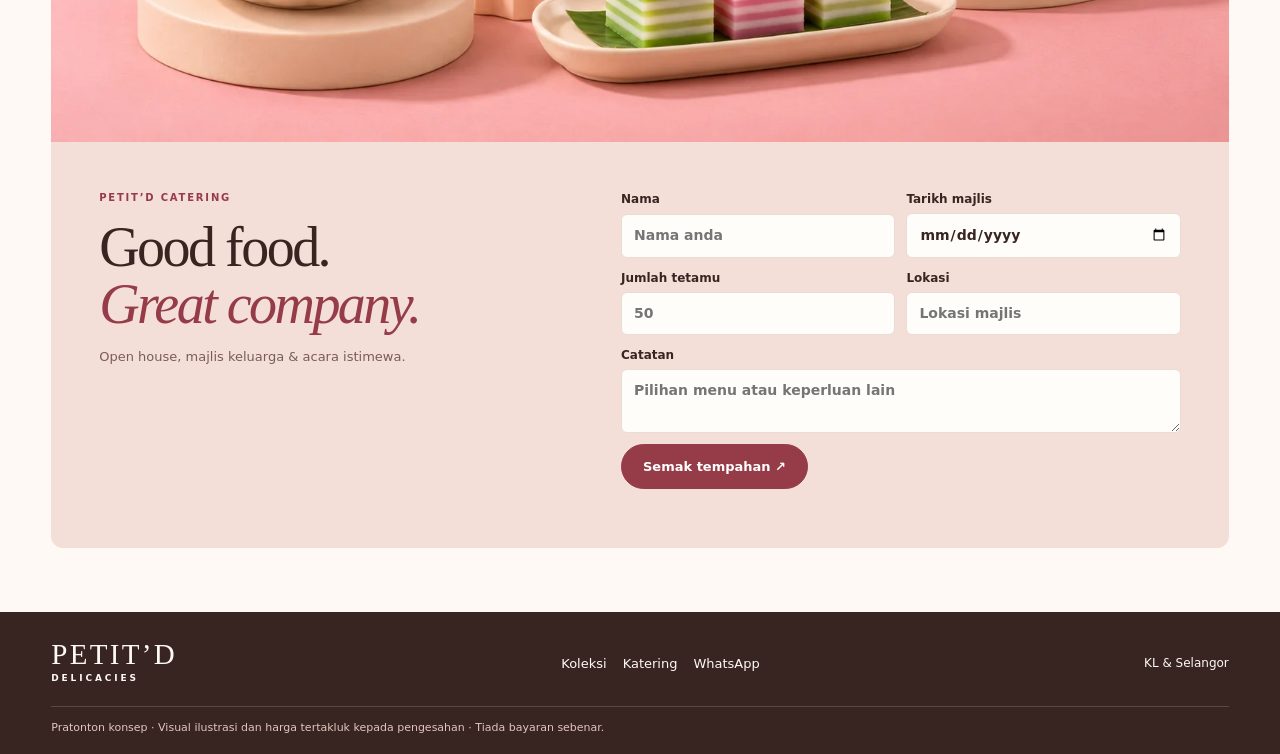
==== commit f81bd302: "Launch Petit Delicacies V3 with 17 local WebP photographs and 85/15 dashboard" ====
--- a/index.html
+++ b/index.html
@@ -1,15 +1,8 @@
-<!doctype html><html lang="ms"><head><meta charset="utf-8"><meta name="viewport" content="width=device-width,initial-scale=1"><meta name="robots" content="noindex,nofollow"><title>Petit'D | Little things, lovely moments</title><meta name="description" content="Tart, kek, frozen lauk, tempe dan katering Petit Delicacies."><style>
-:root{--cream:#fff9ef;--white:#fffdf8;--ink:#49271f;--red:#943b42;--pink:#f6d7d9;--sage:#dfe4ca;--line:#e7d9c9}*{box-sizing:border-box}html{scroll-behavior:smooth}body{margin:0;background:var(--cream);color:var(--ink);font:15px/1.6 system-ui,sans-serif}h1,h2,h3,p{margin:0}h1,h2,h3{font-family:Georgia,serif;font-weight:400}a{color:inherit;text-decoration:none}button,input,select,textarea{font:inherit}button,a,input,select,textarea{outline-offset:4px}button{cursor:pointer}button:disabled{cursor:not-allowed;opacity:.5}.wrap{width:min(1160px,92%);margin:auto}.notice{text-align:center;background:var(--red);color:white;font-size:11px;letter-spacing:1.8px;padding:9px}.nav{position:sticky;top:0;background:#fff9eff5;z-index:10;border-bottom:1px solid var(--line);backdrop-filter:blur(12px)}.navin{display:flex;align-items:center;justify-content:space-between;gap:24px;padding:14px 0}.logo{display:flex;align-items:center;gap:10px}.logo img{width:44px;height:44px;border-radius:50%}.wordmark{font:25px/1 Georgia,serif;letter-spacing:2px}.wordmark small{display:block;font:9px/1.5 system-ui;letter-spacing:2px;text-transform:uppercase}.links{display:flex;gap:25px;font-size:13px}.btn{display:inline-flex;align-items:center;justify-content:center;gap:8px;background:var(--red);color:white;border:1px solid var(--red);border-radius:4px;padding:13px 22px;font-weight:600;font-size:13px}.btn:hover{background:#713238}.outline{background:transparent;color:var(--red)}.outline:hover{background:var(--pink);color:var(--ink)}.hero{min-height:590px;display:grid;grid-template-columns:1fr 1fr;gap:50px;align-items:center;padding:54px 0 66px}.eyebrow{font-size:11px;letter-spacing:2.5px;color:var(--red);text-transform:uppercase;font-weight:700}.hero h1{font-size:clamp(48px,6.5vw,93px);line-height:.98;letter-spacing:-3px;margin:22px 0}.hero h1 em{color:var(--red);font-weight:400}.hero p{max-width:420px;color:#795a51;margin:20px 0 28px}.actions{display:flex;flex-wrap:wrap;gap:12px}.visual{height:500px;background:#eec5c8;border-radius:48% 48% 8px 8px;overflow:hidden;position:relative;display:grid;place-items:center}.visual img{width:100%;height:100%;object-fit:cover;object-position:center 45%;image-rendering:auto}.visual:after{content:"KOLEKSI TART PETIT’D";position:absolute;bottom:22px;left:22px;background:var(--cream);color:var(--red);padding:9px 14px;font-size:11px;letter-spacing:1.5px}.stamp{position:absolute;right:16px;top:28px;background:var(--cream);border-radius:50%;width:104px;height:104px;display:grid;place-items:center;text-align:center;line-height:1.25;font:italic 17px Georgia;color:var(--red);transform:rotate(9deg)}.strip{background:var(--sage);padding:17px 0}.strip .wrap{display:flex;justify-content:space-around;gap:18px;flex-wrap:wrap;font-size:12px;letter-spacing:.7px}.section{padding:76px 0}.heading{display:flex;justify-content:space-between;align-items:end;gap:15px;margin-bottom:25px}.heading h2,.cater h2,.about h2{font-size:clamp(36px,4vw,54px);line-height:1.1;margin-top:8px}.hint{font-size:12px;color:#795a51}.filters{display:flex;gap:9px;overflow:auto;padding-bottom:18px}.filter{white-space:nowrap;background:transparent;border:1px solid var(--line);border-radius:50px;padding:8px 17px;color:var(--ink)}.filter.active{background:var(--ink);color:white;border-color:var(--ink)}.products{display:grid;grid-template-columns:repeat(3,1fr);gap:22px}.product{background:var(--white);border:1px solid var(--line);border-radius:6px;overflow:hidden;display:flex;flex-direction:column}.photo{aspect-ratio:1.27;background:var(--pink);position:relative;overflow:hidden;display:grid;place-items:center}.photo img{width:100%;height:100%;object-fit:cover;transition:transform .4s}.product:hover img{transform:scale(1.04)}.photo svg{width:60%;height:78%}.photo .tag{position:absolute;left:12px;top:12px;background:var(--white);padding:4px 10px;font-size:10px;letter-spacing:.6px;color:var(--red)}.info{padding:18px;display:flex;flex-direction:column;flex:1}.info h3{font-size:25px;line-height:1.2}.info p{font-size:13px;color:#795a51;margin:7px 0 18px}.price{display:flex;align-items:center;justify-content:space-between;gap:10px;margin-top:auto}.price strong{font-weight:600}.price button{padding:8px 15px}.cater{background:#f4dfdc;padding:60px 0}.catergrid{display:grid;grid-template-columns:1fr 1fr;gap:55px;align-items:center}.cater p,.about p{margin:16px 0;color:#795a51}.form{display:grid;gap:10px;background:var(--white);border:1px solid var(--line);border-radius:6px;padding:24px}.form label{font-size:12px;font-weight:600}.form input,.form textarea,.form select{display:block;width:100%;margin-top:4px;border:1px solid var(--line);padding:10px;background:#fff;border-radius:4px;color:var(--ink)}.form textarea{min-height:70px}.about{text-align:center;max-width:660px;margin:auto}.footer{background:var(--ink);color:var(--cream);padding:34px 0}.footer .wrap{display:flex;flex-wrap:wrap;justify-content:space-between;gap:20px}.footer small{display:block;color:#e8c9bd}.overlay{position:fixed;inset:0;z-index:20;background:#24130d70;display:none}.overlay.open{display:block}.drawer{position:fixed;z-index:21;inset:0 0 0 auto;width:min(430px,100%);background:var(--white);padding:22px;transform:translateX(105%);transition:transform .25s;display:flex;flex-direction:column;overflow:auto}.drawer.open{transform:translateX(0)}.drawerhead{display:flex;justify-content:space-between;align-items:center;border-bottom:1px solid var(--line);padding-bottom:14px}.drawerhead h2{font-size:30px}.x{border:none;background:none;color:var(--ink);font-size:28px}.cartline{border-bottom:1px solid var(--line);padding:15px 0;display:flex;justify-content:space-between;gap:12px;align-items:center}.qty{display:flex;align-items:center;gap:9px}.qty button{background:white;border:1px solid var(--line);border-radius:3px;width:29px;height:29px}.total{display:flex;justify-content:space-between;font-weight:700;margin:18px 0}.cartbottom{margin-top:auto;padding-top:14px}.toast{position:fixed;bottom:20px;left:50%;transform:translateX(-50%);padding:12px 20px;background:var(--ink);color:white;border-radius:4px;z-index:30;display:none}.demo{background:#f2e9df;border:1px solid var(--line);padding:10px 14px;color:#6d5147;font-size:12px;border-radius:4px;margin:12px 0}.mobilemenu{display:none}.hidden{display:none!important}@media(max-width:760px){.links{display:none}.mobilemenu{display:flex;gap:14px;font-size:12px}.hero{grid-template-columns:1fr;gap:24px;min-height:0;padding:36px 0}.hero h1{letter-spacing:-2px}.visual{height:350px}.navin{gap:10px}.logo img{width:36px;height:36px}.wordmark{font-size:20px}.nav .btn{padding:9px 12px}.section{padding:45px 0}.products{grid-template-columns:repeat(2,1fr);gap:10px}.info{padding:12px}.info h3{font-size:19px}.info p{font-size:12px}.price{flex-wrap:wrap}.price button{width:100%}.heading{display:block}.catergrid{grid-template-columns:1fr;gap:25px}.strip .wrap{font-size:11px}.footer .wrap{display:block}.footer a{display:inline-block;margin-top:10px}.stamp{width:78px;height:78px;font-size:13px}}@media(prefers-reduced-motion:reduce){*{scroll-behavior:auto!important;transition:none!important}}
-
-/* V2 editorial storefront */
-:root{--cream:#fffaf6;--white:#fffdfb;--ink:#352521;--red:#9a3b48;--pink:#f4d9db;--sage:#e3e7d5;--line:#eaded8}
-.wrap{width:min(1200px,92%)}.notice{font-size:10px;letter-spacing:1px;padding:8px}.navin{padding:13px 0}.logo img{width:38px;height:38px}.wordmark{letter-spacing:1.3px}.hero{min-height:0;gap:0;grid-template-columns:minmax(0, .92fr) minmax(0,1.08fr);background:#f5dfdf;border-radius:14px;overflow:hidden;margin-top:25px;margin-bottom:35px;padding:0;align-items:stretch}.hero>div:first-child{padding:clamp(32px,5vw,76px);display:flex;flex-direction:column;align-items:flex-start;justify-content:center;min-width:0}.hero h1{font-size:clamp(46px,5.9vw,85px);letter-spacing:-.045em;line-height:.99;margin:13px 0 22px;overflow-wrap:normal}.hero p{margin:0 0 23px}.hero .eyebrow{font-size:10px}.hero .visual{height:auto;min-height:440px;max-height:590px;border-radius:0;background:#eac2c6;isolation:isolate;display:grid;place-items:center;overflow:hidden}.visual:after{display:none}.visual img{position:absolute;inset:0;width:100%;height:100%;object-fit:cover;object-position:center;z-index:1}.visual .heroart{font:italic clamp(42px,6vw,90px)/1 Georgia;color:#9a3b48;text-align:center;padding:24px}.stamp{display:none}.strip{display:none}.section{padding:58px 0}.heading h2,.cater h2{font-size:clamp(34px,4.5vw,54px)}.heading{margin-bottom:20px}.products{grid-template-columns:repeat(3,minmax(0,1fr));gap:22px}.product{border:0;background:transparent;overflow:visible;border-radius:0}.photo{aspect-ratio:1;isolation:isolate;border-radius:9px;overflow:hidden;background:#f1e2da}.photo img{position:absolute;inset:0;width:100%;height:100%;object-fit:cover;z-index:1}.photo svg{position:relative;z-index:0}.photo .tag{z-index:2;top:auto;bottom:12px;left:12px;border-radius:20px;font-size:10px}.info{padding:13px 0 0;gap:8px}.info h3{font:600 16px/1.3 system-ui,sans-serif}.info p{display:none}.price{margin-top:0;flex-wrap:nowrap}.price button{border-radius:99px;padding:8px 15px}.filter{font-size:13px;padding:9px 17px}.btn{border-radius:99px}.cater{padding:54px 0;background:#f3e4df}.catergrid{gap:40px}.cater p{max-width:340px}.about{display:none}.footer{padding:24px 0}.footer .wrap{align-items:center}.hint{font-size:11px}.actions{gap:8px}.hero .actions .btn{white-space:nowrap}.hero .actions .outline{border-color:#a96368}.form{border:0;border-radius:10px;padding:22px}.form input,.form select,.form textarea{border-radius:5px}.drawer{box-shadow:-10px 0 45px #36252222}.photo .missing{position:absolute;z-index:2;bottom:8px;right:8px;font-size:10px;background:#fffaf6;padding:3px 7px;border-radius:12px;color:#795a51}.preview-note{font-size:11px;color:#795a51;margin:12px 0}.hero .heroart small{display:block;font:11px/1.4 system-ui;letter-spacing:3px;margin-top:18px}.hero .heroart{padding:20px}.nav a:focus-visible,.btn:focus-visible{outline:2px solid var(--red)}@media(max-width:760px){.hero{grid-template-columns:1fr;margin-top:14px;margin-bottom:8px}.hero>div:first-child{padding:34px 23px}.hero h1{font-size:clamp(45px,10vw,66px);margin:10px 0 18px}.hero .visual{min-height:0;height:auto;aspect-ratio:1.25}.hero .actions .btn{padding:11px 15px;font-size:12px}.section{padding:35px 0}.products{grid-template-columns:repeat(2,minmax(0,1fr));gap:18px 12px}.info{padding:10px 0 0;gap:7px}.info h3{font-size:14px}.price{flex-wrap:wrap;gap:7px}.price button{width:auto;padding:7px 11px;font-size:11px}.price strong{font-size:13px}.heading h2{margin-top:0}.catergrid{grid-template-columns:1fr;gap:18px}.cater{padding:35px 0}.form{padding:18px}.notice{font-size:9px}.footer .wrap{display:flex}.hero .eyebrow{letter-spacing:1.6px}}
-</style></head><body><div class="notice">PENGHANTARAN SEKITAR KL &amp; SELANGOR &nbsp; ✦ &nbsp; KEK BOLEH POS</div><header class="nav"><div class="wrap navin"><a class="logo" href="#home"><img src="https://ugc.production.linktr.ee/st4OPZvFQQ27PzF9I9d3_xdF16N2kUCoFj5fA?io=true&amp;size=avatar-v3_0" alt="" onerror="this.style.display='none'"><span class="wordmark">PETIT’D<small>Petit Delicacies</small></span></a><nav class="links"><a href="#shop">Katalog</a><a href="#catering">Katering</a><a href="https://www.instagram.com/petitdelicacies/" target="_blank" rel="noopener">Instagram</a></nav><button class="btn outline" id="bag" aria-label="Buka beg belian">Beg (<span id="count">0</span>)</button></div></header>
-<main id="home"><section class="wrap hero"><div><div class="eyebrow">PETIT DELICACIES</div><h1>Little things,<br><em>lovely moments.</em></h1><div class="actions"><a class="btn" href="#shop">Lihat katalog →</a><a class="btn outline" href="#catering">Tempah katering</a></div></div><div class="visual"><div class="heroart">Petit’D<small>THE TART COLLECTION</small></div><img id="hero-photo" src="assets/tarts.jpg" alt="Koleksi tart Petit Delicacies" width="1000" height="1000"></div></section><div class="strip"><div class="wrap"><span>✦ &nbsp; Tart &amp; kek</span><span>✦ &nbsp; Frozen lauk</span><span>✦ &nbsp; Beangems tempe</span><span>✦ &nbsp; Katering</span></div></div>
-<section id="shop" class="wrap section"><div class="heading"><div><h2>Koleksi kami.</h2></div><div class="hint">Harga demo</div></div><div class="filters" id="filters" aria-label="Kategori"></div><div class="products" id="products"></div></section>
-<section class="cater" id="catering"><div class="wrap catergrid"><div><div class="eyebrow">Petit’D Catering</div><h2>Good food.<br>Great company.</h2><p>Open house, majlis keluarga & acara istimewa.</p><a class="btn outline" href="https://wa.me/60123327955" target="_blank" rel="noopener">Hubungi kami</a></div><form id="caterform" class="form"><label>Nama<input name="name" required placeholder="Nama anda"></label><label>Tarikh majlis<input name="date" type="date" required></label><label>Jumlah tetamu<input name="guests" type="number" min="1" required placeholder="Contoh: 50"></label><label>Lokasi &amp; catatan<textarea name="details" required placeholder="Lokasi, jenis majlis dan menu pilihan"></textarea></label><button class="btn" type="submit">Semak tempahan</button><small class="hint">Demo sahaja.</small></form></div></section>
-<section class="wrap section" id="about"><div class="about"><div class="eyebrow"></div><h2>Petit Delicacies</h2><p>Koleksi manisan, hidangan sejuk beku, tempe dan katering untuk pelanggan sekitar KL dan Selangor.</p><a class="btn outline" href="https://www.instagram.com/petitdelicacies/" target="_blank" rel="noopener">Instagram</a></div></section></main><footer class="footer"><div class="wrap"><div><span class="wordmark">PETIT’D</span><small>Petit Delicacies · KL &amp; Selangor</small></div><div><a href="#shop">Katalog</a> &nbsp; · &nbsp; <a href="#catering">Katering</a> &nbsp; · &nbsp; <a href="https://wa.me/60123327955" target="_blank" rel="noopener">WhatsApp</a><small>Demo kedai · Tiada bayaran sebenar.</small></div></div></footer>
-<div class="overlay" id="overlay"></div><aside class="drawer" id="drawer" role="dialog" aria-modal="true" aria-label="Beg belian" inert><div class="drawerhead"><h2>Beg belian</h2><button id="close" class="x" aria-label="Tutup">×</button></div><div id="lines"></div><div class="cartbottom"><div class="total"><span>Subtotal</span><span id="subtotal">RM 0.00</span></div><button class="btn" id="checkout" style="width:100%">Checkout</button><form class="form hidden" id="orderform"><div class="demo">Mod demo. Harga dan caj penghantaran belum disahkan; tiada bayaran sebenar.</div><label>Nama<input required name="name"></label><label>Telefon<input required name="phone" type="tel"></label><label>Kaedah penghantaran<select name="delivery" required><option value="">Pilih kaedah</option><option>Penghantaran KL/Selangor</option><option>Pos (produk yang layak)</option></select></label><label>Alamat<textarea required name="address"></textarea></label><button class="btn" type="submit">Semak pesanan</button></form><div id="result" role="status"></div></div></aside><div id="toast" class="toast" role="status"></div>
-<script>
-const items=[{"id":"tarts","name":"Pineapple Tarties","cat":"Tart","price":35,"desc":"Salted Egg · Sakura Cheese · Rose Cheese","asset":"tarts","tag":"3 pilihan","ship":false,"art":"tart","options":["Salted Egg","Sakura Cheese","Rose Cheese"],"img":"assets/tarts.jpg"},{"id":"jewel","name":"Jewel Cake","cat":"Kek","price":70,"desc":"4 inci","asset":"jewel","tag":"Kek","ship":false,"art":"cake","img":"assets/jewel.jpg"},{"id":"london","name":"London Viral Cake","cat":"Kek","price":50,"desc":"4 inci","asset":"london","tag":"Kek","ship":false,"art":"cake","img":"assets/london.jpg"},{"id":"cute","name":"Cute Petit Cake","cat":"Kek","price":55,"desc":"","asset":"cute","tag":"Kek","ship":false,"art":"cake","img":"assets/cute.jpg"},{"id":"mail","name":"PetitMailCake","cat":"Kek","price":35,"desc":"Kek boleh pos","tag":"Boleh pos","ship":true,"art":"cake","img":null},{"id":"durian","name":"Durian Pancake","cat":"Manisan","price":30,"desc":"6 pcs","asset":"durian","tag":"Preorder","ship":false,"art":"cake","img":"assets/durian.jpg"},{"id":"frozen","name":"Frozen Lauk","cat":"Frozen lauk","price":18,"desc":"","asset":"frozen","tag":"Frozen","ship":false,"art":"bowl","img":"assets/frozen.jpg"},{"id":"tempe","name":"Rainbow Gemsbean Tempe","cat":"Tempe","price":10,"desc":"5 varian","asset":"tempe","tag":"5 pilihan","ship":false,"art":"tempe","options":["Miso Edamame","Curry Chickpeas","Black & White Soy Bean","Ruby Red Bean","7 Wonder"],"img":"assets/tempe.jpg"}];const media={"tarts":{"source":"https://www.instagram.com/p/DfR7wzMkrzF/","url":"https://scontent-atl3-2.cdninstagram.com/v/t51.82787-15/884829102_18642626617059603_4973539684277902933_n.jpg?stp=c614.0.1842.1842a_dst-jpg_e35_s640x640_tt6&_nc_cat=103&_nc_map=urlgen_bucketless&ccb=7-5&_nc_sid=18de74&efg=eyJlZmdfdGFnIjoiQ0FST1VTRUxfSVRFTS5iZXN0X2ltYWdlX3VybGdlbi5DMyJ9&_nc_ohc=1eDCaAKf7cQQ7kNvwEt54M7&_nc_oc=AdoaP2E9AjhFGGmgsqIInkLOrJicvbkSy1YDObdhtinL1SiMXzYBPiilU3X-sCvNUmI&_nc_zt=23&_nc_ht=scontent-atl3-2.cdninstagram.com&_nc_gid=GtZsYD4YTBIItoitoM2Prg&_nc_ss=7bb8c&_nc_ct=RQosP"},"jewel":{"source":"https://www.instagram.com/p/DeN1Nq2Sc9D/","url":"https://scontent-phl2-1.cdninstagram.com/v/t51.71878-15/841229740_2383278962476430_4798573114225993041_n.jpg?stp=cmp1_dst-jpg_e35_s640x640_tt6&_nc_cat=105&_nc_map=urlgen_bucketless&ccb=7-5&_nc_sid=18de74&efg=eyJlZmdfdGFnIjoiQ0xJUFMuYmVzdF9pbWFnZV91cmxnZW4uQzMifQ%3D%3D&_nc_ohc=97zhlnhd9hIQ7kNvwF4E17G&_nc_oc=AdoystKTiX_I69pQmonhSTDpnQ1qRRmz1SylHlTlpYkLlg4lJA-nIn77SmOeLVSmEU0&_nc_zt=23&_nc_ht=scontent-phl2-1.cdninstagram.com&_nc_gid=93Qi4OhGf9flVk2IOwTGYw&_nc_ss=7bb8c&_nc_ct=RQosPBUKFQgAAAA&oh=00_A"},"tempe":{"source":"https://www.instagram.com/p/Db1z4W2EkmY/","url":"https://scontent-dfw5-1.cdninstagram.com/v/t51.82787-15/770985559_18611857837059603_8437138420197868572_n.jpg?stp=c604.0.1815.1814a_dst-jpg_e35_s640x640_tt6&_nc_cat=109&_nc_map=urlgen_bucketless&ccb=7-5&_nc_sid=18de74&efg=eyJlZmdfdGFnIjoiQ0FST1VTRUxfSVRFTS5iZXN0X2ltYWdlX3VybGdlbi5DMyJ9&_nc_ohc=eJ7XJTNL2nMQ7kNvwFD1l34&_nc_oc=AdpiUuYNova3h6j2jMrzeiksbZ8JxmrWQfenoVU09-gdb5-WJr4X-pNnrq54JY8JqHQ&_nc_zt=23&_nc_ht=scontent-dfw5-1.cdninstagram.com&_nc_gid=EBSIaBcskucAGqGKYmKZ-w&_nc_ss=7bb8c&_nc_ct=RQosP"},"frozen":{"source":"https://www.instagram.com/p/DbALAvpSMMK/","url":"https://scontent-atl3-2.cdninstagram.com/v/t51.82787-15/752823103_18605135044059603_8286141453986492432_n.jpg?stp=cmp1_dst-jpg_e35_s640x640_tt6&_nc_cat=111&_nc_map=urlgen_bucketless&ccb=7-5&_nc_sid=18de74&efg=eyJlZmdfdGFnIjoiQ0xJUFMuYmVzdF9pbWFnZV91cmxnZW4uQzMifQ%3D%3D&_nc_ohc=7xMWAaMmcLgQ7kNvwEl4oFZ&_nc_oc=AdqxAQgSz8QwBUX0qLxerTjR4eNeVqzxlnsUl7q7qvmAcFiGak6xvWXiv-PTcYJH_RA&_nc_zt=23&_nc_ht=scontent-atl3-2.cdninstagram.com&_nc_gid=RbOyezhy-Tz7m_xEip6L5Q&_nc_ss=7bb8c&_nc_ct=RQosPBUKFQQAAAA&oh=00_"},"london":{"source":"https://www.instagram.com/p/DazHMYZSduT/","url":"https://scontent-lga3-3.cdninstagram.com/v/t51.71878-15/747122720_1318028153652237_2497092674173368732_n.jpg?stp=cmp1_dst-jpg_e35_s640x640_tt6&_nc_cat=103&_nc_map=urlgen_bucketless&ccb=7-5&_nc_sid=18de74&efg=eyJlZmdfdGFnIjoiQ0xJUFMuYmVzdF9pbWFnZV91cmxnZW4uQzMifQ%3D%3D&_nc_ohc=M5xG5BCSZEQQ7kNvwG674uo&_nc_oc=AdppGytFfj2dCzBBO6cRpnFea0-NXyxiZg9gBWM5Hb4NPyJmuoV_UsUKZJ7EtUptj5Q&_nc_zt=23&_nc_ht=scontent-lga3-3.cdninstagram.com&_nc_gid=T1PH7VCxdaKn1BrctWgBhw&_nc_ss=7bb8c&_nc_ct=RQosPBUKFQQAAAA&oh=00_A"},"durian":{"source":"https://www.instagram.com/p/DakwgoeSrso/","url":"https://scontent-ord5-2.cdninstagram.com/v/t51.82787-15/742060278_18601759417059603_7866096722520608547_n.jpg?stp=cmp1_dst-jpg_e35_s640x640_tt6&_nc_cat=104&_nc_map=urlgen_bucketless&ccb=7-5&_nc_sid=18de74&efg=eyJlZmdfdGFnIjoiQ0xJUFMuYmVzdF9pbWFnZV91cmxnZW4uQzMifQ%3D%3D&_nc_ohc=Kd1AMFZCkoQQ7kNvwGCVdq9&_nc_oc=Adq1G4iZb3yEyvNL3jBp9cCuOCg0gBw7QX6XLsal8wnsFIbTzMnOEWWPYCkXYPckTN8&_nc_zt=23&_nc_ht=scontent-ord5-2.cdninstagram.com&_nc_gid=DyTzFAFZmTyZAljvveNWBw&_nc_ss=7bb8c&_nc_ct=RQosPBUKFQQAAAA&oh=00_"},"hero":{"source":"https://www.threads.com/@petitdelicacies/post/Df6eaifofgi","url":"https://scontent-sjc6-1.cdninstagram.com/v/t51.82787-15/919039640_17957516622300909_4792366178363807939_n.jpg?stp=dst-jpg_e35_tt6&_nc_cat=104&_nc_map=urlgen_bucketless&ig_cache_key=NDAzMzY2OTgwMDcxOTg2ODU1NA%3D%3D.3-ccb7-5&ccb=7-5&_nc_sid=58cdad&efg=eyJ2ZW5jb2RlX3RhZyI6IkNBUk9VU0VMX0lURU0ueHBpZHMuMTMyMC5zZHIucmVndWxhcl9waG90by5DMyJ9&_nc_ohc=mPvcAEMQgtkQ7kNvwEL3_0s&_nc_oc=Adq4pjn1y8lzSw9tDbH6_n803gtq0SkP7CbacH6SZoofZt98qIwpaBBPhfCbbjbk_OI&_nc_zt=23&_nc_ht=scontent-sjc6-1.cdninstagram.com&_nc_gid=","width":"1320","height":"1757"},"cute":{"source":"https://linktr.ee/petitdelicacies","url":"https://ugc.production.linktr.ee/21dbafbf-b480-4d30-b561-7c405029d67b_N3wx3-N3oMg.png"},"beangems":{"source":"https://linktr.ee/petitdelicacies","url":"https://ugc.production.linktr.ee/64cf5951-3f5d-41af-b71b-ed192d49938b_N3wx3-N3oMg.png"},"logo":{"source":"https://linktr.ee/petitdelicacies","url":"https://ugc.production.linktr.ee/st4OPZvFQQ27PzF9I9d3_xdF16N2kUCoFj5fA?io=true&size=avatar-v3_0"}};const $=id=>document.getElementById(id);const money=n=>'RM '+n.toFixed(2);let cart={},category='Semua',focusBack=null;try{cart=JSON.parse(localStorage.getItem('petit-cart')||'{}')||{};cart=Object.fromEntries(Object.entries(cart).filter(([id,q])=>items.some(x=>x.id===id.split('|')[0])&&Number.isInteger(q)&&q>0&&q<=99))}catch{};const art=(type)=>{let shapes=type==='cake'?'<rect x="35" y="78" width="150" height="70" rx="12" fill="#d9918f"/><ellipse cx="110" cy="79" rx="75" ry="24" fill="#fff5e5"/><path d="M55 78 Q110 40 165 78" stroke="#943b42" stroke-width="9" fill="none"/><circle cx="110" cy="60" r="12" fill="#943b42"/>':type==='bowl'?'<ellipse cx="110" cy="88" rx="80" ry="34" fill="#a86035"/><path d="M30 88 Q40 168 110 165 Q180 168 190 88" fill="#faf1df"/><ellipse cx="110" cy="84" rx="62" ry="20" fill="#b07942"/>':type==='tempe'?'<g transform="rotate(-12 110 100)"><rect x="39" y="55" width="144" height="92" rx="12" fill="#f6e9c9" stroke="#9b815b" stroke-width="3"/>'+Array.from({length:24},(_,i)=>'<ellipse cx="'+(52+(i%6)*23)+'" cy="'+(69+Math.floor(i/6)*20)+'" rx="8" ry="6" fill="#b39b6c"/>').join('')+'</g>':'<g fill="#ce9a55" stroke="#fff1d8" stroke-width="7"><circle cx="70" cy="84" r="40"/><circle cx="148" cy="84" r="40"/><circle cx="109" cy="145" r="40"/></g><g fill="#a94243"><circle cx="70" cy="84" r="22"/><circle cx="148" cy="84" r="22"/><circle cx="109" cy="145" r="22"/></g>';return '<svg viewBox="0 0 220 200" aria-hidden="true"><ellipse cx="110" cy="173" rx="90" ry="10" fill="#49271f" opacity=".1"/>'+shapes+'</svg>'};const save=()=>{try{localStorage.setItem('petit-cart',JSON.stringify(cart))}catch{}};const qty=()=>Object.values(cart).reduce((s,q)=>s+q,0);const sum=()=>Object.entries(cart).reduce((s,[id,q])=>s+items.find(x=>x.id===id.split('|')[0]).price*q,0);const filters=['Semua',...new Set(items.map(x=>x.cat))];function renderFilters(){ $('filters').innerHTML=filters.map(c=>'<button class="filter '+(category===c?'active':'')+'" data-category="'+c+'" aria-pressed="'+(category===c)+'">'+c+'</button>').join('') }function attachImage(img,key){let phase=0;img.addEventListener('error',function(){if(phase===0&&media[key]?.url){phase=1;img.src=media[key].url;return}if(phase===1&&key==='tempe'&&media.beangems?.url){phase=3;img.src='assets/beangems.jpg';return}if(phase===3&&key==='tempe'){phase=4;img.src=media.beangems.url;return}if(phase<=1&&key==='tarts'&&img.id!=='hero-photo'){phase=2;img.src='tart-preview.svg';img.style.objectFit='contain';img.style.maxHeight='180px';img.style.margin='auto';return}img.remove();},{passive:true});if(img.complete&&!img.naturalWidth)img.dispatchEvent(new Event('error'))}function renderProducts(){ $('products').innerHTML=items.filter(x=>category==='Semua'||x.cat===category).map(x=>'<article class="product"><div class="photo" style="background:'+(x.cat==='Tempe'?'#dfe4ca':x.cat==='Frozen lauk'?'#eee1c5':'#f3d9d9')+'">'+art(x.art)+(x.img?'<img src="'+x.img+'" data-media="'+x.asset+'" alt="'+x.name+'" loading="lazy" width="640" height="640">':'<span class="missing">Foto akan datang</span>')+'<span class="tag">'+x.tag+'</span></div><div class="info"><h3>'+x.name+'</h3>'+(x.options?'<select aria-label="Pilihan '+x.name+'" data-variant="'+x.id+'" style="width:100%;border:1px solid #eaded8;background:transparent;padding:7px;border-radius:5px;color:#352521;font:12px system-ui">'+x.options.map(o=>'<option>'+o+'</option>').join('')+'</select>':'')+'<div class="price"><strong>'+money(x.price)+'</strong><button class="btn outline" data-add="'+x.id+'">+ Tambah</button></div></div></article>').join('');document.querySelectorAll('[data-media]').forEach(img=>attachImage(img,img.dataset.media))}function renderCart(){ $('count').textContent=qty();$('subtotal').textContent=money(sum());$('lines').innerHTML=qty()?Object.entries(cart).map(([id,q])=>{const p=items.find(x=>x.id===id.split('|')[0]);return '<div class="cartline"><div><strong>'+p.name+(id.includes('|')?' · '+id.split('|')[1]:'')+'</strong><br><small>'+money(p.price*q)+'</small></div><div class="qty"><button aria-label="Kurangkan '+p.name+'" data-minus="'+id+'">−</button><span>'+q+'</span><button aria-label="Tambah '+p.name+'" data-plus="'+id+'">+</button></div></div>'}).join(''):'<p style="padding:20px 0">Beg anda masih kosong.</p>';$('checkout').disabled=!qty();if(!qty())$('orderform').classList.add('hidden');save()}function openCart(){focusBack=document.activeElement;$('drawer').inert=false;$('drawer').classList.add('open');$('overlay').classList.add('open');document.body.style.overflow='hidden';$('close').focus()}function closeCart(){$('drawer').classList.remove('open');$('overlay').classList.remove('open');$('drawer').inert=true;document.body.style.overflow='';focusBack?.focus()}function adjust(id,d){cart[id]=Math.min(99,(cart[id]||0)+d);if(cart[id]<=0)delete cart[id];$('result').textContent='';renderCart()}$('filters').onclick=e=>{let b=e.target.closest('[data-category]');if(b){category=b.dataset.category;renderFilters();renderProducts()}};$('products').onclick=e=>{let b=e.target.closest('[data-add]');if(b){const variant=b.closest('.product').querySelector('[data-variant]');adjust(b.dataset.add+(variant?'|'+variant.value:''),1);openCart()}};$('lines').onclick=e=>{let b=e.target.closest('button');if(b?.dataset.minus)adjust(b.dataset.minus,-1);if(b?.dataset.plus)adjust(b.dataset.plus,1)};$('bag').onclick=openCart;$('close').onclick=closeCart;$('overlay').onclick=closeCart;document.addEventListener('keydown',e=>{if(e.key==='Escape'&&$('drawer').classList.contains('open'))closeCart()});$('checkout').onclick=()=>{$('orderform').classList.remove('hidden');$('orderform').scrollIntoView({block:'nearest'});$('orderform').querySelector('input').focus()};$('orderform').onsubmit=e=>{e.preventDefault();const data=new FormData(e.target);if(!qty())return;if(data.get('delivery').startsWith('Pos')&&Object.keys(cart).some(id=>!items.find(x=>x.id===id.split('|')[0]).ship)){$('result').textContent='Sesetengah produk dalam beg ini tidak tersedia untuk pos.';return}$('result').textContent='Simulasi berjaya. Subtotal '+money(sum())+'. Tiada bayaran atau pesanan dihantar.'};$('caterform').onsubmit=e=>{e.preventDefault();$('toast').textContent='Maklumat tempahan disemak. Ini demo sahaja.';$('toast').style.display='block';setTimeout(()=>$('toast').style.display='none',4500)};attachImage($('hero-photo'),'tarts');renderFilters();renderProducts();renderCart();
-</script></body></html>+<!doctype html><html lang="ms"><head><meta charset="utf-8"><meta name="viewport" content="width=device-width,initial-scale=1"><meta name="robots" content="noindex,nofollow"><meta name="theme-color" content="#fff9f5"><title>Petit'D | Little things, lovely moments.</title><meta name="description" content="Petit Delicacies: tart, kek, manisan, tempe dan katering."><link rel="stylesheet" href="style.css"><script src="shop.js" defer></script></head><body>
+<div class="announcement">Penghantaran sekitar KL &amp; Selangor <span>·</span> Kek boleh pos</div>
+<header class="nav"><div class="wrap navinner"><a href="#home" class="brand" aria-label="Petit Delicacies homepage">PETIT’D<span>DELICACIES</span></a><nav aria-label="Menu utama"><a href="#shop">Koleksi</a><a href="#catering">Katering</a><a href="https://www.instagram.com/petitdelicacies/" target="_blank" rel="noopener">Instagram</a></nav><button class="bag" id="bag" aria-label="Buka beg belian"><svg viewBox="0 0 24 24" width="20" height="20" fill="none" stroke="currentColor" stroke-width="1.5"><path d="M5 8h14l2 13H3L5 8Z M9 8V5a3 3 0 0 1 6 0v3"/></svg><span>Beg</span><span id="count">0</span></button></div></header>
+<main id="home"><section class="hero wrap"><div class="hero-copy"><p class="kicker">THE PETIT COLLECTION</p><h1>Little things,<br><em>lovely<br class="desktop-break"> moments.</em></h1><a class="btn" href="#shop">Lihat koleksi <span aria-hidden="true">↗</span></a></div><picture class="hero-image"><source media="(max-width: 700px)" srcset="assets/hero/hero-mobile.webp"><img src="assets/hero/hero-desktop.webp" alt="Ilustrasi koleksi tiga jenis tart nanas" width="1600" height="900" fetchpriority="high"></picture></section>
+<section id="shop" class="wrap section"><div class="heading"><h2>Koleksi kami.</h2><span class="muted">Harga demo</span></div><div id="filters" class="filters" aria-label="Kategori"></div><div id="products" class="products"></div></section>
+<section id="catering" class="wrap catering"><div class="catering-photo"><img src="assets/products/catering.webp" width="1600" height="900" loading="lazy" alt="Ilustrasi hidangan katering Malaysia"></div><div class="catering-content"><div><p class="kicker">PETIT’D CATERING</p><h2>Good food.<br><em>Great company.</em></h2><p>Open house, majlis keluarga &amp; acara istimewa.</p></div><form id="catering-form"><div class="fields"><label>Nama<input name="name" required autocomplete="name" placeholder="Nama anda"></label><label>Tarikh majlis<input name="date" type="date" required></label><label>Jumlah tetamu<input name="guests" type="number" min="1" required placeholder="50"></label><label>Lokasi<input name="location" required placeholder="Lokasi majlis"></label></div><label>Catatan<textarea name="notes" rows="2" placeholder="Pilihan menu atau keperluan lain"></textarea></label><button class="btn" type="submit">Semak tempahan ↗</button><p class="form-status" id="cater-status" role="status"></p></form></div></section></main>
+<footer><div class="wrap footer-inner"><a class="brand" href="#home">PETIT’D<span>DELICACIES</span></a><div><a href="#shop">Koleksi</a><a href="#catering">Katering</a><a href="https://wa.me/60123327955" target="_blank" rel="noopener">WhatsApp</a></div><p>KL &amp; Selangor</p></div><div class="wrap footer-note">Pratonton konsep · Visual ilustrasi dan harga tertakluk kepada pengesahan · Tiada bayaran sebenar.</div></footer>
+<dialog id="cart" aria-labelledby="cart-title"><div class="cart-top"><h2 id="cart-title">Beg belian</h2><button id="close-cart" class="close" aria-label="Tutup">×</button></div><div id="cart-lines"></div><div class="cart-summary"><div><strong>Subtotal</strong><strong id="subtotal">RM 0.00</strong></div><button id="checkout" class="btn" type="button">Checkout ↗</button></div><form id="checkout-form" hidden><p class="muted">Demo sahaja. Tiada bayaran atau pesanan dihantar.</p><label>Nama<input name="name" required autocomplete="name"></label><label>Telefon<input type="tel" name="phone" required autocomplete="tel"></label><label>Penghantaran<select name="delivery" required><option value="">Pilih kaedah</option><option value="local">Penghantaran KL/Selangor</option><option value="post">Pos (produk layak)</option></select></label><label>Alamat<textarea name="address" required rows="2"></textarea></label><button class="btn" type="submit">Semak pesanan</button><p id="checkout-status" class="form-status" role="status"></p></form></dialog><div id="toast" role="status" aria-live="polite"></div><noscript>Aktifkan JavaScript untuk menggunakan katalog dan beg belian.</noscript></body></html>
--- a/style.css
+++ b/style.css
@@ -0,0 +1 @@
+:root{--paper:#fff9f5;--ink:#382522;--berry:#963c48;--pink:#f4d7d6;--line:#eadbd5;--muted:#795d55}*{box-sizing:border-box}html{scroll-behavior:smooth;scroll-padding-top:85px}body{margin:0;background:var(--paper);color:var(--ink);font:15px/1.5 system-ui,-apple-system,BlinkMacSystemFont,"Segoe UI",sans-serif}button,input,select,textarea{font:inherit;color:inherit}button,a{cursor:pointer}a{color:inherit;text-decoration:none}button:focus-visible,a:focus-visible,input:focus-visible,select:focus-visible,textarea:focus-visible{outline:2px solid var(--berry);outline-offset:4px}button:disabled{opacity:.45;cursor:not-allowed}img{display:block;max-width:100%}h1,h2,p{margin:0}h1,h2{font-family:Georgia,"Times New Roman",serif;font-weight:400;letter-spacing:-.045em;line-height:1.02}em{color:var(--berry);font-weight:400}.wrap{width:min(1200px,92%);margin-inline:auto}.announcement{background:var(--berry);color:white;text-align:center;font-size:11px;letter-spacing:.06em;padding:8px 10px}.announcement span{margin:0 8px}.nav{position:sticky;top:0;background:#fff9f5f5;backdrop-filter:blur(12px);z-index:10;border-bottom:1px solid var(--line)}.navinner{display:flex;justify-content:space-between;align-items:center;gap:16px;min-height:72px}.brand{font:400 29px/.9 Georgia,serif;letter-spacing:.08em;display:inline-block}.brand span{display:block;font:600 9px/1.5 system-ui;letter-spacing:.32em;margin-top:5px}.nav nav{display:flex;gap:26px;font-size:13px}.nav nav a:hover,footer a:hover{color:var(--berry)}.bag{display:flex;align-items:center;gap:8px;border:1px solid var(--line);border-radius:99px;background:transparent;padding:10px 13px}.bag #count{display:grid;place-items:center;background:var(--berry);color:#fff;border-radius:99px;min-width:22px;height:22px;font-size:11px}.hero{margin-top:22px;display:grid;grid-template-columns:minmax(0,.74fr) minmax(0,1.26fr);border-radius:12px;overflow:hidden;background:var(--pink);min-height:420px}.hero-copy{padding:clamp(27px,4.3vw,64px);display:flex;align-items:flex-start;flex-direction:column;justify-content:center;min-width:0}.kicker{font-size:10px;font-weight:650;letter-spacing:.18em;color:var(--berry)}h1{font-size:clamp(47px,5.2vw,78px);margin:17px 0 28px;overflow-wrap:normal}.btn{border:1px solid var(--berry);border-radius:99px;background:var(--berry);color:white;padding:12px 21px;display:inline-flex;justify-content:center;align-items:center;gap:18px;font-size:13px;font-weight:650;transition:background .18s,transform .18s}.btn:hover:not(:disabled){background:#73313a;transform:translateY(-1px)}.hero-image{display:block;position:relative;min-height:420px;overflow:hidden}.hero-image img{position:absolute;width:100%;height:100%;object-fit:cover;object-position:center}.section{padding:64px 0 70px}.heading{display:flex;align-items:end;justify-content:space-between;gap:10px;margin-bottom:18px}.heading h2,.catering h2{font-size:clamp(36px,4.5vw,56px)}.muted{font-size:12px;color:var(--muted)}.filters{display:flex;gap:8px;overflow:auto;padding:5px 2px 19px;scrollbar-width:thin}.filter{white-space:nowrap;border:1px solid var(--line);background:transparent;border-radius:99px;padding:8px 17px;font-size:13px}.filter[aria-pressed=true]{background:var(--ink);color:white;border-color:var(--ink)}.products{display:grid;grid-template-columns:repeat(4,minmax(0,1fr));gap:27px 16px}.product{min-width:0}.product .photo{display:block;overflow:hidden;border-radius:8px;background:#f0c5c6;aspect-ratio:4/5}.product img{width:100%;height:100%;object-fit:cover;transition:transform .35s}.product:hover img{transform:scale(1.025)}.product h3{font-size:15px;line-height:1.35;margin:11px 0 7px;font-weight:650;min-height:40px}.product .bottom{display:flex;align-items:center;justify-content:space-between;gap:5px}.product strong{font-size:13px;font-weight:600}.add{border:1px solid var(--berry);border-radius:99px;background:transparent;color:var(--berry);padding:7px 12px;font-weight:650;font-size:12px;white-space:nowrap}.add:hover{background:var(--pink)}.catering{margin-bottom:64px;border-radius:12px;overflow:hidden;background:#f4ded8}.catering-photo img{width:100%;height:auto;aspect-ratio:16/9;object-fit:cover}.catering-content{padding:clamp(22px,4vw,48px);display:grid;grid-template-columns:1fr 1.15fr;align-items:start;gap:35px}.catering h2{margin:14px 0}.catering-content p:not(.kicker){color:var(--muted);font-size:13px}form{display:grid;gap:11px}form .fields{display:grid;grid-template-columns:1fr 1fr;gap:11px}label{display:grid;gap:5px;font-size:12px;font-weight:600;min-width:0}input,select,textarea{width:100%;min-width:0;border:1px solid var(--line);background:#fffdf9;border-radius:6px;padding:10px 12px;font-size:14px}textarea{resize:vertical}form .btn{justify-self:start}.form-status{font-size:12px;color:var(--berry);min-height:0}footer{background:var(--ink);color:var(--paper);padding:29px 0 18px}.footer-inner{display:flex;justify-content:space-between;align-items:center;gap:18px;flex-wrap:wrap}.footer-inner>div{display:flex;gap:16px;font-size:13px}.footer-inner p{font-size:12px}.footer-note{border-top:1px solid #ffffff28;margin-top:20px;padding-top:13px;color:#e3c5bd;font-size:11px}dialog{margin:0 0 0 auto;max-width:min(100vw,430px);width:430px;height:100dvh;max-height:100dvh;border:0;background:var(--paper);padding:22px;box-shadow:-10px 0 50px #0002;overflow:auto}dialog::backdrop{background:#30201c80}.cart-top{display:flex;justify-content:space-between;align-items:center;border-bottom:1px solid var(--line);padding-bottom:15px}.cart-top h2{font-size:32px}.close{border:0;background:none;font-size:30px;line-height:1}.cart-line{display:grid;grid-template-columns:55px 1fr auto;gap:10px;align-items:center;border-bottom:1px solid var(--line);padding:12px 0}.cart-line img{width:55px;aspect-ratio:1;object-fit:cover;border-radius:5px}.cart-line strong{font-size:12px}.cart-line small{font-size:12px;color:var(--muted)}.qty{display:flex;align-items:center;gap:6px}.qty button{background:transparent;border:1px solid var(--line);border-radius:99px;width:29px;height:29px;padding:0}.qty span{font-size:12px}.cart-summary{padding:18px 0}.cart-summary>div{display:flex;justify-content:space-between;margin-bottom:12px}.cart-summary .btn{width:100%}#checkout-form{padding:15px 0;border-top:1px solid var(--line)}[hidden]{display:none!important}#toast{position:fixed;bottom:18px;left:50%;transform:translateX(-50%);background:var(--ink);color:white;padding:10px 18px;border-radius:99px;z-index:15;opacity:0;pointer-events:none;transition:opacity .2s;font-size:13px;white-space:nowrap}#toast.show{opacity:1}.empty{padding:24px 0;color:var(--muted)}@media(max-width:1000px){.products{grid-template-columns:repeat(3,minmax(0,1fr))}.hero{grid-template-columns:minmax(0,.85fr) minmax(0,1.15fr)}.hero-copy{padding:28px}.hero-image{min-height:390px}.hero{min-height:390px}}@media(max-width:700px){.navinner{min-height:62px;gap:9px}.brand{font-size:23px}.brand span{font-size:8px}.nav nav{gap:11px;font-size:12px}.nav nav a:last-child{display:none}.bag{gap:5px;padding:7px 9px}.bag>span:nth-child(2){display:none}.announcement{font-size:10px}.hero{grid-template-columns:1fr;min-height:0;margin-top:12px}.hero-copy{padding:28px 22px 25px}.hero h1{font-size:clamp(44px,10vw,64px);margin:12px 0 20px}.desktop-break{display:none}.hero-image{min-height:0;aspect-ratio:1/1}.hero-image img{object-position:center 85%}.section{padding:39px 0 44px}.products{grid-template-columns:repeat(2,minmax(0,1fr));gap:24px 12px}.product h3{font-size:13px;min-height:36px}.product strong,.add{font-size:11px}.add{padding:7px 10px}.catering-content{grid-template-columns:1fr;gap:20px}.catering{margin-bottom:40px}.footer-inner{align-items:flex-start}.footer-inner>div{gap:11px}.heading h2{font-size:37px}}@media(max-width:350px){.product .bottom{flex-wrap:wrap}.nav nav{gap:7px}.nav nav a{font-size:11px}.brand{font-size:20px}form .fields{grid-template-columns:1fr}}@media(prefers-reduced-motion:reduce){*,*::before,*::after{scroll-behavior:auto!important;transition:none!important}}
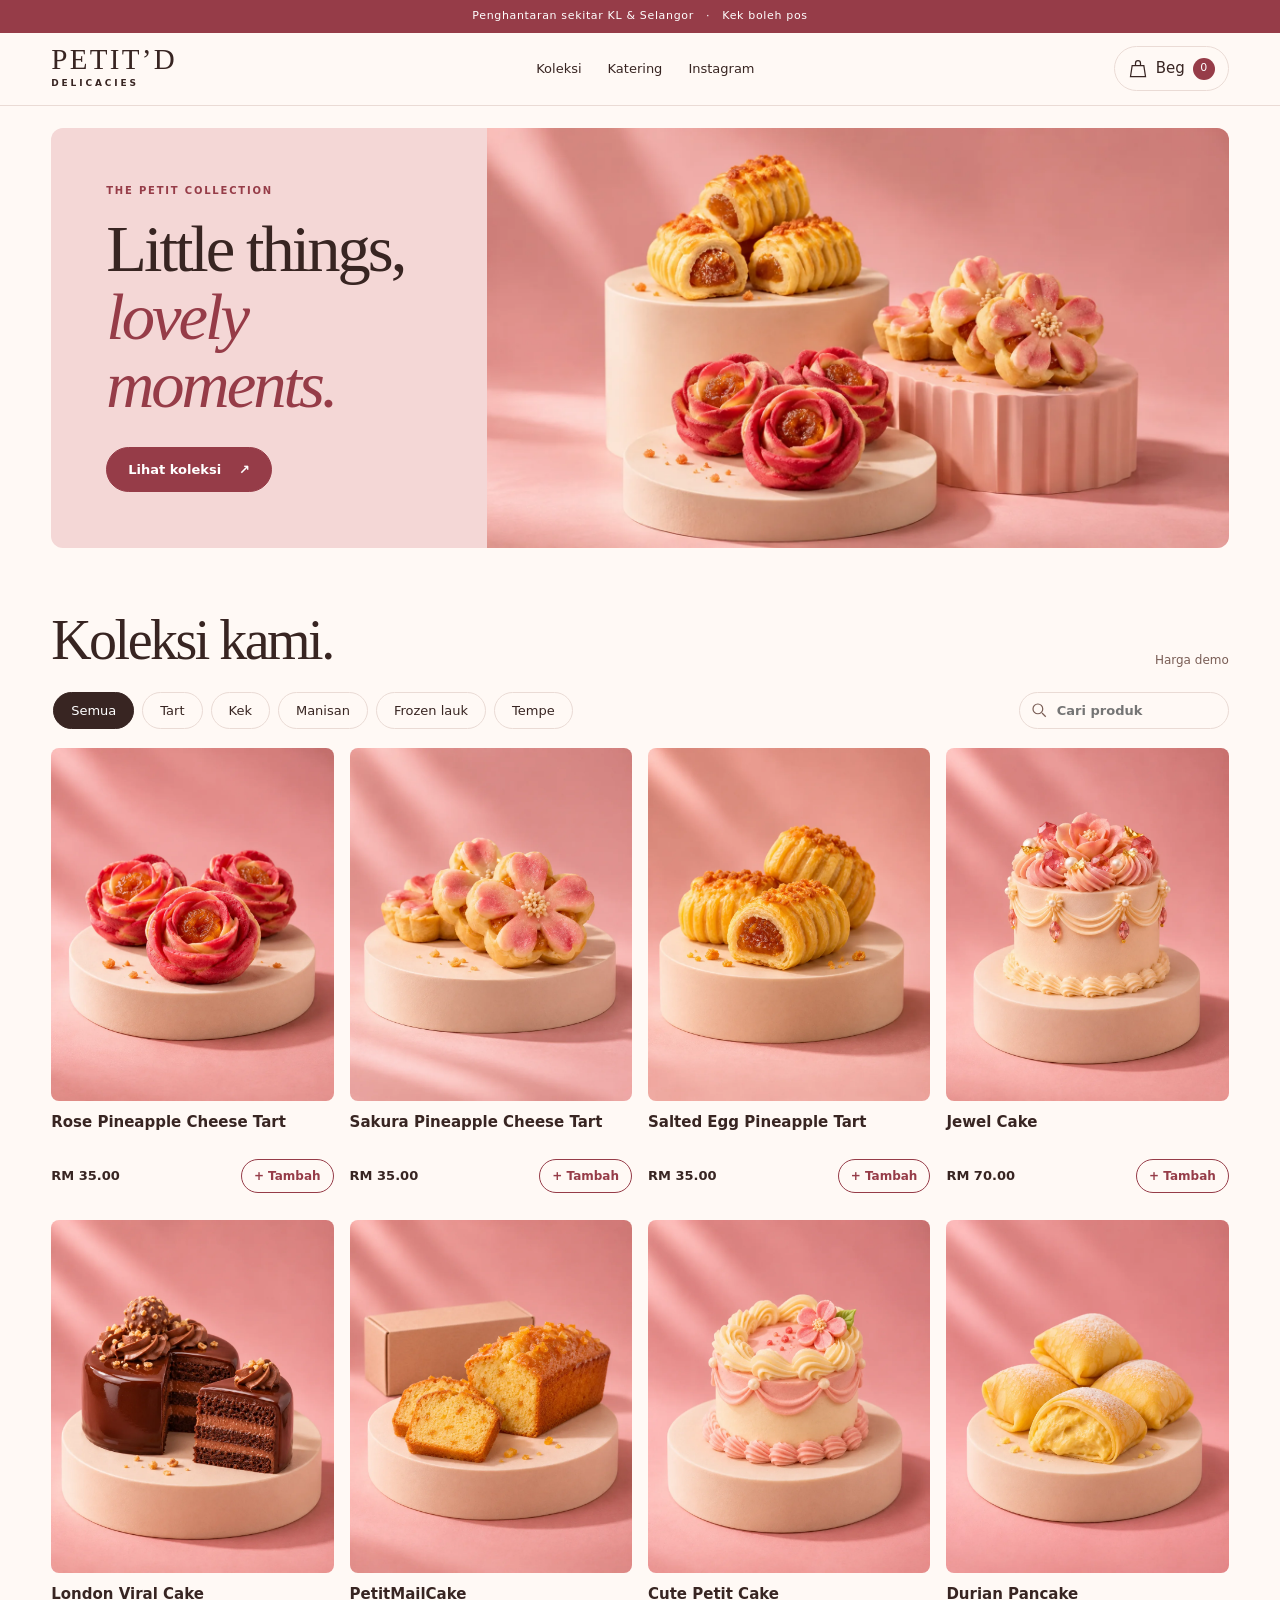
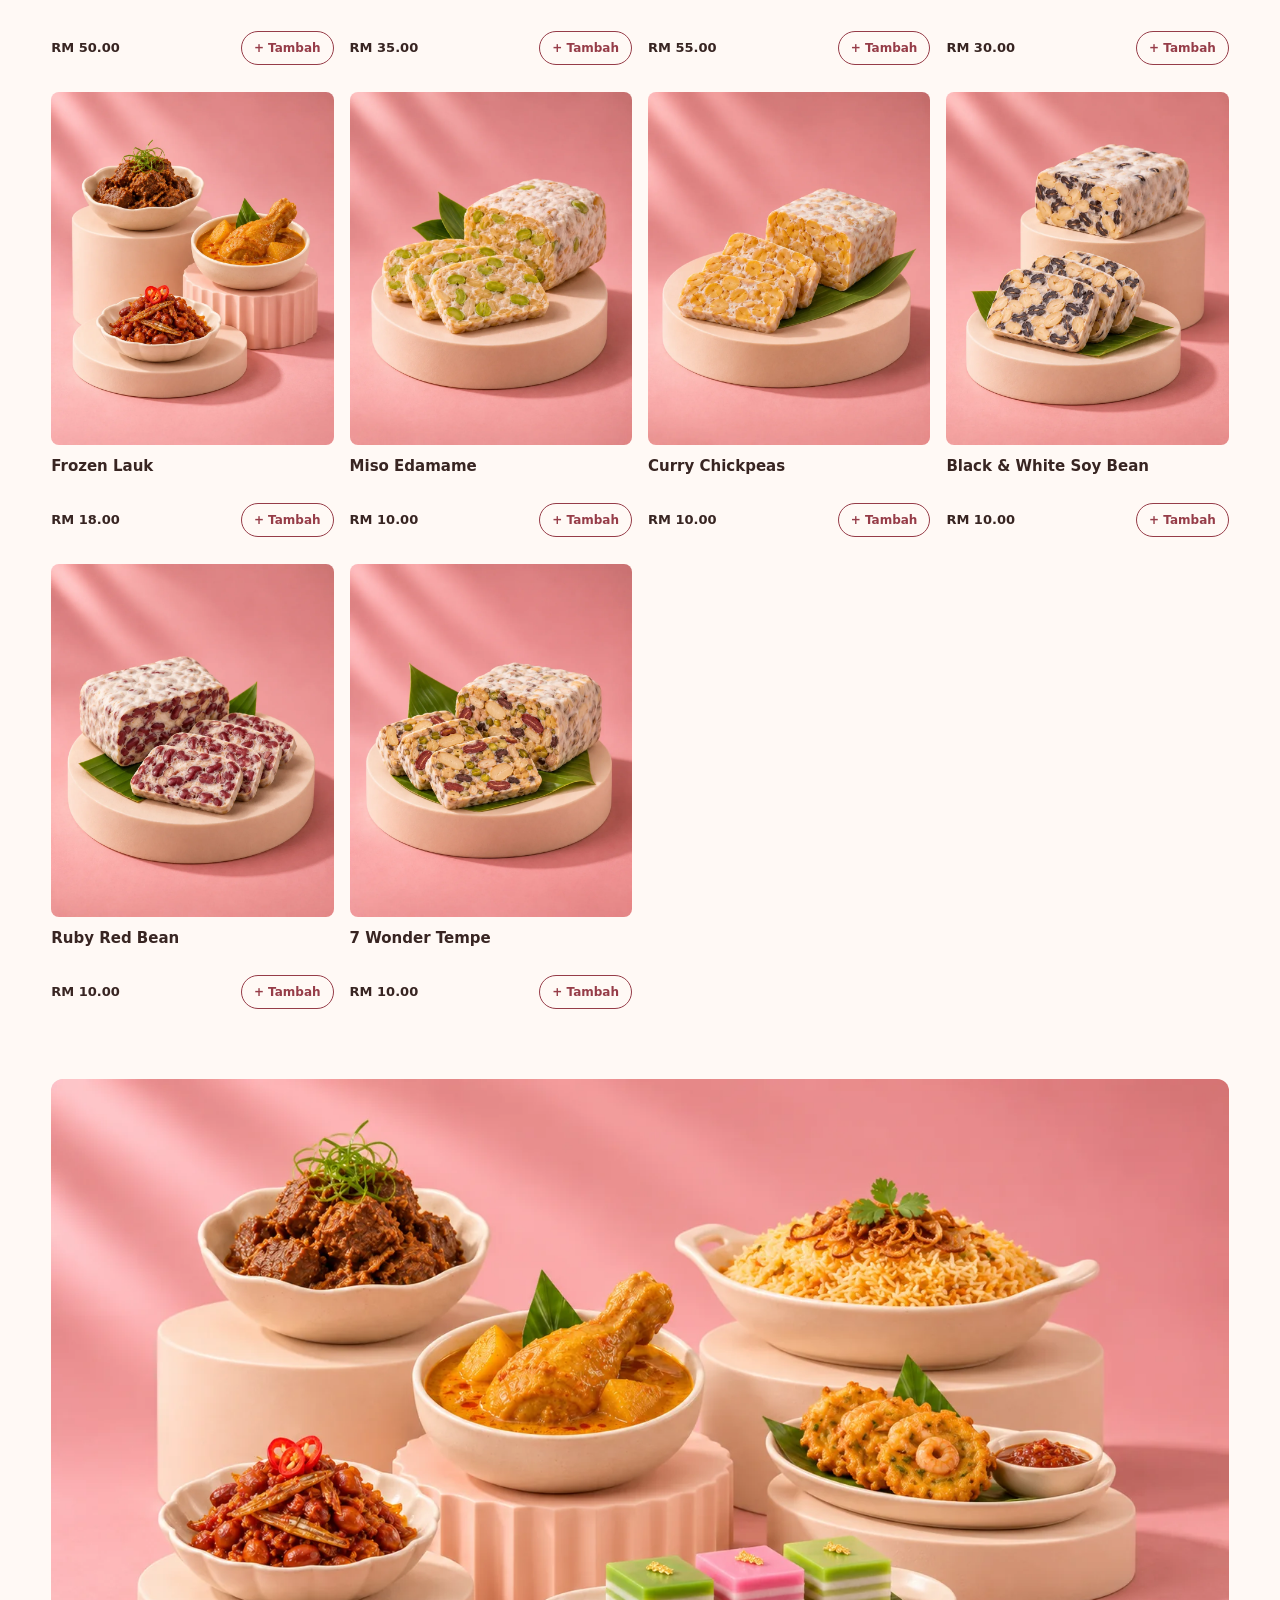
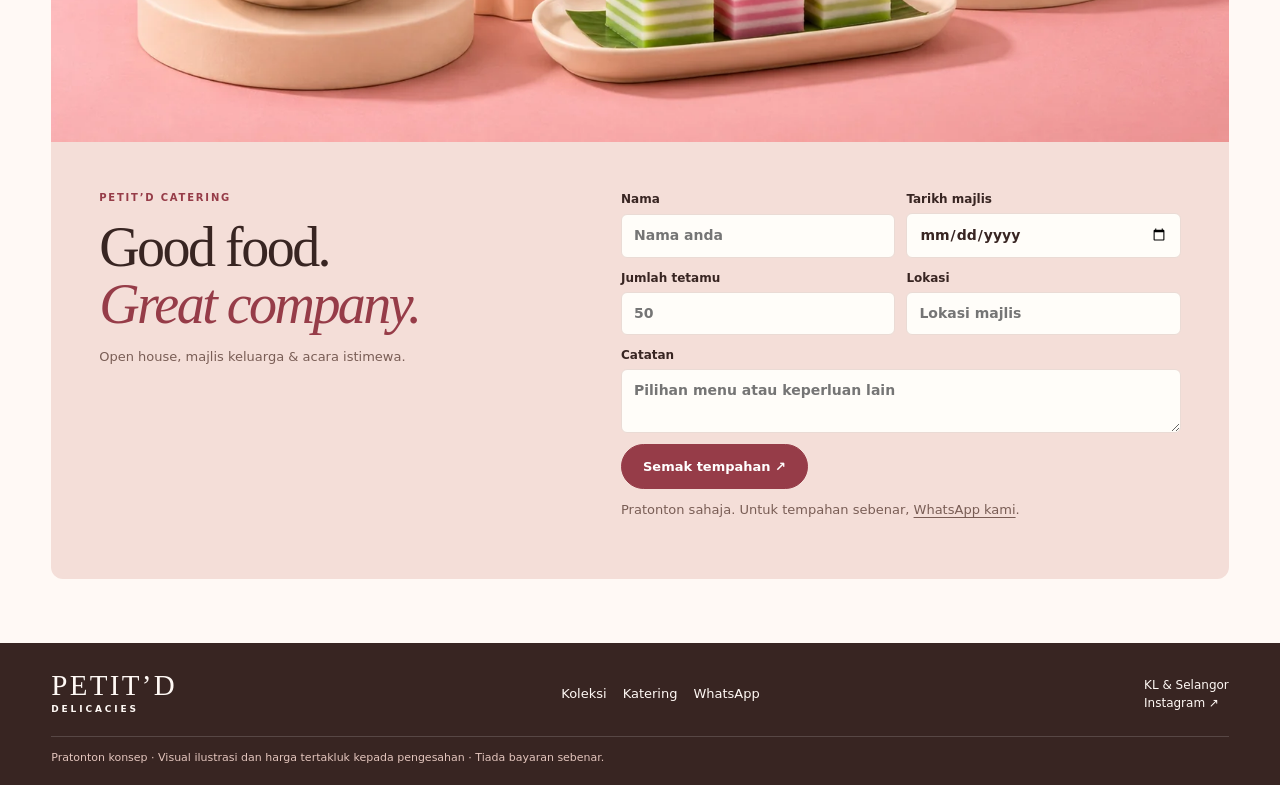
==== commit 10870c90: "Polish complete storefront UI, product detail and search; add Petit'D favicon" ====
--- a/index.html
+++ b/index.html
@@ -1,8 +1,8 @@
-<!doctype html><html lang="ms"><head><meta charset="utf-8"><meta name="viewport" content="width=device-width,initial-scale=1"><meta name="robots" content="noindex,nofollow"><meta name="theme-color" content="#fff9f5"><title>Petit'D | Little things, lovely moments.</title><meta name="description" content="Petit Delicacies: tart, kek, manisan, tempe dan katering."><link rel="stylesheet" href="style.css"><script src="shop.js" defer></script></head><body>
-<div class="announcement">Penghantaran sekitar KL &amp; Selangor <span>·</span> Kek boleh pos</div>
+<!doctype html><html lang="ms"><head><meta charset="utf-8"><meta name="viewport" content="width=device-width,initial-scale=1"><meta name="robots" content="noindex,nofollow"><meta name="theme-color" content="#fff9f5"><title>Petit'D | Little things, lovely moments.</title><meta name="description" content="Petit Delicacies: tart, kek, manisan, tempe dan katering."><link rel="icon" type="image/svg+xml" href="assets/favicon.svg"><link rel="alternate icon" href="assets/favicon.svg"><meta property="og:title" content="Petit Delicacies"><meta property="og:description" content="Tart, kek, manisan dan katering."><meta property="og:type" content="website"><meta property="og:url" content="https://shukritobi.github.io/petit-delicacies/"><meta property="og:image" content="https://shukritobi.github.io/petit-delicacies/assets/hero/hero-desktop.webp"><meta name="twitter:card" content="summary_large_image"><link rel="stylesheet" href="style.css"><script src="shop.js" defer></script></head><body>
+<a class="skip-link" href="#shop">Terus ke koleksi</a><div class="announcement">Penghantaran sekitar KL &amp; Selangor <span>·</span> Kek boleh pos</div>
 <header class="nav"><div class="wrap navinner"><a href="#home" class="brand" aria-label="Petit Delicacies homepage">PETIT’D<span>DELICACIES</span></a><nav aria-label="Menu utama"><a href="#shop">Koleksi</a><a href="#catering">Katering</a><a href="https://www.instagram.com/petitdelicacies/" target="_blank" rel="noopener">Instagram</a></nav><button class="bag" id="bag" aria-label="Buka beg belian"><svg viewBox="0 0 24 24" width="20" height="20" fill="none" stroke="currentColor" stroke-width="1.5"><path d="M5 8h14l2 13H3L5 8Z M9 8V5a3 3 0 0 1 6 0v3"/></svg><span>Beg</span><span id="count">0</span></button></div></header>
 <main id="home"><section class="hero wrap"><div class="hero-copy"><p class="kicker">THE PETIT COLLECTION</p><h1>Little things,<br><em>lovely<br class="desktop-break"> moments.</em></h1><a class="btn" href="#shop">Lihat koleksi <span aria-hidden="true">↗</span></a></div><picture class="hero-image"><source media="(max-width: 700px)" srcset="assets/hero/hero-mobile.webp"><img src="assets/hero/hero-desktop.webp" alt="Ilustrasi koleksi tiga jenis tart nanas" width="1600" height="900" fetchpriority="high"></picture></section>
-<section id="shop" class="wrap section"><div class="heading"><h2>Koleksi kami.</h2><span class="muted">Harga demo</span></div><div id="filters" class="filters" aria-label="Kategori"></div><div id="products" class="products"></div></section>
-<section id="catering" class="wrap catering"><div class="catering-photo"><img src="assets/products/catering.webp" width="1600" height="900" loading="lazy" alt="Ilustrasi hidangan katering Malaysia"></div><div class="catering-content"><div><p class="kicker">PETIT’D CATERING</p><h2>Good food.<br><em>Great company.</em></h2><p>Open house, majlis keluarga &amp; acara istimewa.</p></div><form id="catering-form"><div class="fields"><label>Nama<input name="name" required autocomplete="name" placeholder="Nama anda"></label><label>Tarikh majlis<input name="date" type="date" required></label><label>Jumlah tetamu<input name="guests" type="number" min="1" required placeholder="50"></label><label>Lokasi<input name="location" required placeholder="Lokasi majlis"></label></div><label>Catatan<textarea name="notes" rows="2" placeholder="Pilihan menu atau keperluan lain"></textarea></label><button class="btn" type="submit">Semak tempahan ↗</button><p class="form-status" id="cater-status" role="status"></p></form></div></section></main>
-<footer><div class="wrap footer-inner"><a class="brand" href="#home">PETIT’D<span>DELICACIES</span></a><div><a href="#shop">Koleksi</a><a href="#catering">Katering</a><a href="https://wa.me/60123327955" target="_blank" rel="noopener">WhatsApp</a></div><p>KL &amp; Selangor</p></div><div class="wrap footer-note">Pratonton konsep · Visual ilustrasi dan harga tertakluk kepada pengesahan · Tiada bayaran sebenar.</div></footer>
-<dialog id="cart" aria-labelledby="cart-title"><div class="cart-top"><h2 id="cart-title">Beg belian</h2><button id="close-cart" class="close" aria-label="Tutup">×</button></div><div id="cart-lines"></div><div class="cart-summary"><div><strong>Subtotal</strong><strong id="subtotal">RM 0.00</strong></div><button id="checkout" class="btn" type="button">Checkout ↗</button></div><form id="checkout-form" hidden><p class="muted">Demo sahaja. Tiada bayaran atau pesanan dihantar.</p><label>Nama<input name="name" required autocomplete="name"></label><label>Telefon<input type="tel" name="phone" required autocomplete="tel"></label><label>Penghantaran<select name="delivery" required><option value="">Pilih kaedah</option><option value="local">Penghantaran KL/Selangor</option><option value="post">Pos (produk layak)</option></select></label><label>Alamat<textarea name="address" required rows="2"></textarea></label><button class="btn" type="submit">Semak pesanan</button><p id="checkout-status" class="form-status" role="status"></p></form></dialog><div id="toast" role="status" aria-live="polite"></div><noscript>Aktifkan JavaScript untuk menggunakan katalog dan beg belian.</noscript></body></html>
+<section id="shop" class="wrap section"><div class="heading"><h2>Koleksi kami.</h2><span class="muted">Harga demo</span></div><div class="shop-tools"><div id="filters" class="filters" aria-label="Kategori"></div><label class="search"><svg aria-hidden="true" width="18" height="18" viewBox="0 0 24 24" fill="none" stroke="currentColor" stroke-width="1.6"><circle cx="10.5" cy="10.5" r="6.5"/><path d="m16 16 5 5"/></svg><input id="search" type="search" placeholder="Cari produk" aria-label="Cari produk" autocomplete="off"></label></div><div id="products" class="products"></div></section>
+<section id="catering" class="wrap catering"><div class="catering-photo"><img src="assets/products/catering.webp" width="1600" height="900" loading="lazy" alt="Ilustrasi hidangan katering Malaysia"></div><div class="catering-content"><div><p class="kicker">PETIT’D CATERING</p><h2>Good food.<br><em>Great company.</em></h2><p>Open house, majlis keluarga &amp; acara istimewa.</p></div><form id="catering-form"><div class="fields"><label>Nama<input name="name" required autocomplete="name" placeholder="Nama anda"></label><label>Tarikh majlis<input name="date" type="date" required></label><label>Jumlah tetamu<input name="guests" type="number" min="1" required placeholder="50"></label><label>Lokasi<input name="location" required placeholder="Lokasi majlis"></label></div><label>Catatan<textarea name="notes" rows="2" placeholder="Pilihan menu atau keperluan lain"></textarea></label><button class="btn" type="submit">Semak tempahan ↗</button><p class="muted form-hint">Pratonton sahaja. Untuk tempahan sebenar, <a href="https://wa.me/60123327955" target="_blank" rel="noopener">WhatsApp kami</a>.</p><p class="form-status" id="cater-status" role="status"></p></form></div></section></main>
+<footer><div class="wrap footer-inner"><a class="brand" href="#home">PETIT’D<span>DELICACIES</span></a><div><a href="#shop">Koleksi</a><a href="#catering">Katering</a><a href="https://wa.me/60123327955" target="_blank" rel="noopener">WhatsApp</a></div><p>KL &amp; Selangor<br><a href="https://www.instagram.com/petitdelicacies/" target="_blank" rel="noopener">Instagram ↗</a></p></div><div class="wrap footer-note">Pratonton konsep · Visual ilustrasi dan harga tertakluk kepada pengesahan · Tiada bayaran sebenar.</div></footer>
+<dialog id="cart" aria-labelledby="cart-title"><div class="cart-top"><h2 id="cart-title">Beg belian</h2><button id="close-cart" class="close" aria-label="Tutup">×</button></div><div id="cart-lines"></div><div class="cart-summary"><div><strong>Subtotal</strong><strong id="subtotal">RM 0.00</strong></div><button id="checkout" class="btn" type="button">Checkout ↗</button></div><form id="checkout-form" hidden><p class="muted">Demo sahaja. Tiada bayaran atau pesanan dihantar.</p><label>Nama<input name="name" required autocomplete="name"></label><label>Telefon<input type="tel" name="phone" required autocomplete="tel"></label><label>Penghantaran<select name="delivery" required><option value="">Pilih kaedah</option><option value="local">Penghantaran KL/Selangor</option><option value="post">Pos (produk layak)</option></select></label><label>Alamat<textarea name="address" required rows="2"></textarea></label><button class="btn" type="submit">Semak pesanan</button><p id="checkout-status" class="form-status" role="status"></p></form></dialog><dialog id="product-detail" aria-labelledby="detail-title"><button type="button" id="close-detail" class="close detail-close" aria-label="Tutup">×</button><div class="detail-grid"><img id="detail-img" alt="" width="960" height="1200"><div class="detail-copy"><p id="detail-category" class="kicker"></p><h2 id="detail-title"></h2><strong id="detail-price"></strong><p id="detail-delivery" class="muted"></p><button class="btn" id="detail-add" type="button">Tambah ke beg</button><p class="muted">Visual ilustrasi · Harga demo</p></div></div></dialog><div id="toast" role="status" aria-live="polite"></div><noscript>Aktifkan JavaScript untuk menggunakan katalog dan beg belian.</noscript></body></html>
--- a/style.css
+++ b/style.css
@@ -1 +1,4 @@
 :root{--paper:#fff9f5;--ink:#382522;--berry:#963c48;--pink:#f4d7d6;--line:#eadbd5;--muted:#795d55}*{box-sizing:border-box}html{scroll-behavior:smooth;scroll-padding-top:85px}body{margin:0;background:var(--paper);color:var(--ink);font:15px/1.5 system-ui,-apple-system,BlinkMacSystemFont,"Segoe UI",sans-serif}button,input,select,textarea{font:inherit;color:inherit}button,a{cursor:pointer}a{color:inherit;text-decoration:none}button:focus-visible,a:focus-visible,input:focus-visible,select:focus-visible,textarea:focus-visible{outline:2px solid var(--berry);outline-offset:4px}button:disabled{opacity:.45;cursor:not-allowed}img{display:block;max-width:100%}h1,h2,p{margin:0}h1,h2{font-family:Georgia,"Times New Roman",serif;font-weight:400;letter-spacing:-.045em;line-height:1.02}em{color:var(--berry);font-weight:400}.wrap{width:min(1200px,92%);margin-inline:auto}.announcement{background:var(--berry);color:white;text-align:center;font-size:11px;letter-spacing:.06em;padding:8px 10px}.announcement span{margin:0 8px}.nav{position:sticky;top:0;background:#fff9f5f5;backdrop-filter:blur(12px);z-index:10;border-bottom:1px solid var(--line)}.navinner{display:flex;justify-content:space-between;align-items:center;gap:16px;min-height:72px}.brand{font:400 29px/.9 Georgia,serif;letter-spacing:.08em;display:inline-block}.brand span{display:block;font:600 9px/1.5 system-ui;letter-spacing:.32em;margin-top:5px}.nav nav{display:flex;gap:26px;font-size:13px}.nav nav a:hover,footer a:hover{color:var(--berry)}.bag{display:flex;align-items:center;gap:8px;border:1px solid var(--line);border-radius:99px;background:transparent;padding:10px 13px}.bag #count{display:grid;place-items:center;background:var(--berry);color:#fff;border-radius:99px;min-width:22px;height:22px;font-size:11px}.hero{margin-top:22px;display:grid;grid-template-columns:minmax(0,.74fr) minmax(0,1.26fr);border-radius:12px;overflow:hidden;background:var(--pink);min-height:420px}.hero-copy{padding:clamp(27px,4.3vw,64px);display:flex;align-items:flex-start;flex-direction:column;justify-content:center;min-width:0}.kicker{font-size:10px;font-weight:650;letter-spacing:.18em;color:var(--berry)}h1{font-size:clamp(47px,5.2vw,78px);margin:17px 0 28px;overflow-wrap:normal}.btn{border:1px solid var(--berry);border-radius:99px;background:var(--berry);color:white;padding:12px 21px;display:inline-flex;justify-content:center;align-items:center;gap:18px;font-size:13px;font-weight:650;transition:background .18s,transform .18s}.btn:hover:not(:disabled){background:#73313a;transform:translateY(-1px)}.hero-image{display:block;position:relative;min-height:420px;overflow:hidden}.hero-image img{position:absolute;width:100%;height:100%;object-fit:cover;object-position:center}.section{padding:64px 0 70px}.heading{display:flex;align-items:end;justify-content:space-between;gap:10px;margin-bottom:18px}.heading h2,.catering h2{font-size:clamp(36px,4.5vw,56px)}.muted{font-size:12px;color:var(--muted)}.filters{display:flex;gap:8px;overflow:auto;padding:5px 2px 19px;scrollbar-width:thin}.filter{white-space:nowrap;border:1px solid var(--line);background:transparent;border-radius:99px;padding:8px 17px;font-size:13px}.filter[aria-pressed=true]{background:var(--ink);color:white;border-color:var(--ink)}.products{display:grid;grid-template-columns:repeat(4,minmax(0,1fr));gap:27px 16px}.product{min-width:0}.product .photo{display:block;overflow:hidden;border-radius:8px;background:#f0c5c6;aspect-ratio:4/5}.product img{width:100%;height:100%;object-fit:cover;transition:transform .35s}.product:hover img{transform:scale(1.025)}.product h3{font-size:15px;line-height:1.35;margin:11px 0 7px;font-weight:650;min-height:40px}.product .bottom{display:flex;align-items:center;justify-content:space-between;gap:5px}.product strong{font-size:13px;font-weight:600}.add{border:1px solid var(--berry);border-radius:99px;background:transparent;color:var(--berry);padding:7px 12px;font-weight:650;font-size:12px;white-space:nowrap}.add:hover{background:var(--pink)}.catering{margin-bottom:64px;border-radius:12px;overflow:hidden;background:#f4ded8}.catering-photo img{width:100%;height:auto;aspect-ratio:16/9;object-fit:cover}.catering-content{padding:clamp(22px,4vw,48px);display:grid;grid-template-columns:1fr 1.15fr;align-items:start;gap:35px}.catering h2{margin:14px 0}.catering-content p:not(.kicker){color:var(--muted);font-size:13px}form{display:grid;gap:11px}form .fields{display:grid;grid-template-columns:1fr 1fr;gap:11px}label{display:grid;gap:5px;font-size:12px;font-weight:600;min-width:0}input,select,textarea{width:100%;min-width:0;border:1px solid var(--line);background:#fffdf9;border-radius:6px;padding:10px 12px;font-size:14px}textarea{resize:vertical}form .btn{justify-self:start}.form-status{font-size:12px;color:var(--berry);min-height:0}footer{background:var(--ink);color:var(--paper);padding:29px 0 18px}.footer-inner{display:flex;justify-content:space-between;align-items:center;gap:18px;flex-wrap:wrap}.footer-inner>div{display:flex;gap:16px;font-size:13px}.footer-inner p{font-size:12px}.footer-note{border-top:1px solid #ffffff28;margin-top:20px;padding-top:13px;color:#e3c5bd;font-size:11px}dialog{margin:0 0 0 auto;max-width:min(100vw,430px);width:430px;height:100dvh;max-height:100dvh;border:0;background:var(--paper);padding:22px;box-shadow:-10px 0 50px #0002;overflow:auto}dialog::backdrop{background:#30201c80}.cart-top{display:flex;justify-content:space-between;align-items:center;border-bottom:1px solid var(--line);padding-bottom:15px}.cart-top h2{font-size:32px}.close{border:0;background:none;font-size:30px;line-height:1}.cart-line{display:grid;grid-template-columns:55px 1fr auto;gap:10px;align-items:center;border-bottom:1px solid var(--line);padding:12px 0}.cart-line img{width:55px;aspect-ratio:1;object-fit:cover;border-radius:5px}.cart-line strong{font-size:12px}.cart-line small{font-size:12px;color:var(--muted)}.qty{display:flex;align-items:center;gap:6px}.qty button{background:transparent;border:1px solid var(--line);border-radius:99px;width:29px;height:29px;padding:0}.qty span{font-size:12px}.cart-summary{padding:18px 0}.cart-summary>div{display:flex;justify-content:space-between;margin-bottom:12px}.cart-summary .btn{width:100%}#checkout-form{padding:15px 0;border-top:1px solid var(--line)}[hidden]{display:none!important}#toast{position:fixed;bottom:18px;left:50%;transform:translateX(-50%);background:var(--ink);color:white;padding:10px 18px;border-radius:99px;z-index:15;opacity:0;pointer-events:none;transition:opacity .2s;font-size:13px;white-space:nowrap}#toast.show{opacity:1}.empty{padding:24px 0;color:var(--muted)}@media(max-width:1000px){.products{grid-template-columns:repeat(3,minmax(0,1fr))}.hero{grid-template-columns:minmax(0,.85fr) minmax(0,1.15fr)}.hero-copy{padding:28px}.hero-image{min-height:390px}.hero{min-height:390px}}@media(max-width:700px){.navinner{min-height:62px;gap:9px}.brand{font-size:23px}.brand span{font-size:8px}.nav nav{gap:11px;font-size:12px}.nav nav a:last-child{display:none}.bag{gap:5px;padding:7px 9px}.bag>span:nth-child(2){display:none}.announcement{font-size:10px}.hero{grid-template-columns:1fr;min-height:0;margin-top:12px}.hero-copy{padding:28px 22px 25px}.hero h1{font-size:clamp(44px,10vw,64px);margin:12px 0 20px}.desktop-break{display:none}.hero-image{min-height:0;aspect-ratio:1/1}.hero-image img{object-position:center 85%}.section{padding:39px 0 44px}.products{grid-template-columns:repeat(2,minmax(0,1fr));gap:24px 12px}.product h3{font-size:13px;min-height:36px}.product strong,.add{font-size:11px}.add{padding:7px 10px}.catering-content{grid-template-columns:1fr;gap:20px}.catering{margin-bottom:40px}.footer-inner{align-items:flex-start}.footer-inner>div{gap:11px}.heading h2{font-size:37px}}@media(max-width:350px){.product .bottom{flex-wrap:wrap}.nav nav{gap:7px}.nav nav a{font-size:11px}.brand{font-size:20px}form .fields{grid-template-columns:1fr}}@media(prefers-reduced-motion:reduce){*,*::before,*::after{scroll-behavior:auto!important;transition:none!important}}
+
+/* V3.1 interface polish */
+.skip-link{position:fixed;top:8px;left:8px;z-index:100;background:var(--ink);color:white;padding:10px 16px;border-radius:6px;transform:translateY(-150%)}.skip-link:focus{transform:none}.nav nav a,.footer-inner a{transition:color .18s}.bag:hover{border-color:var(--berry);color:var(--berry)}.shop-tools{display:flex;align-items:flex-start;justify-content:space-between;gap:16px}.shop-tools .filters{min-width:0;flex:1}.search{position:relative;display:flex;align-items:center;flex:0 0 210px;margin-top:5px;color:var(--muted)}.search svg{position:absolute;left:11px;pointer-events:none}.search input{border-radius:99px;padding:8px 12px 8px 37px;background:transparent;font-size:13px}.product button.photo{width:100%;padding:0;border:0;text-align:left;cursor:zoom-in}.product h3{min-height:40px}.product .bottom{margin-top:4px}.no-results{grid-column:1/-1;padding:35px 0}.form-hint a{text-decoration:underline;text-underline-offset:3px}.cart-top{position:sticky;top:-22px;padding-top:10px;background:var(--paper);z-index:2}.cart-line .qty button:hover{border-color:var(--berry)}.close:hover{color:var(--berry)}#product-detail{margin:auto;width:min(780px,92vw);max-width:92vw;height:auto;max-height:90dvh;border-radius:14px;padding:0;overflow:auto}.detail-grid{display:grid;grid-template-columns:1fr 1fr;align-items:center}.detail-grid>img{width:100%;height:auto;aspect-ratio:4/5;object-fit:cover}.detail-copy{padding:30px;display:flex;flex-direction:column;gap:15px;align-items:flex-start}.detail-copy h2{font-size:clamp(28px,3vw,40px)}.detail-copy strong{font-size:20px}.detail-close{position:absolute;right:13px;top:10px;z-index:2;background:var(--paper);width:35px;height:35px;border-radius:50%;font-size:26px}.detail-copy .btn{width:100%}footer a:hover{color:#f4d7d6}.panel select{max-width:260px}.panel #gross{max-width:300px}@media(max-width:700px){.shop-tools{flex-direction:column-reverse;gap:4px}.shop-tools .filters{width:100%;padding-bottom:16px}.search{flex:auto;width:100%;margin:0 0 6px}.detail-grid{grid-template-columns:1fr}.detail-grid>img{aspect-ratio:5/4;object-position:center 60%}.detail-copy{padding:22px;gap:12px}.detail-copy h2{font-size:30px}.product .add{min-height:36px}.cart-top{top:-22px}}@media(prefers-reduced-motion:no-preference){.hero-copy>*{animation:petit-in .55s ease-out both}.hero-copy h1{animation-delay:.06s}.hero-copy .btn{animation-delay:.12s}@keyframes petit-in{from{opacity:0;transform:translateY(8px)}to{opacity:1;transform:none}}}
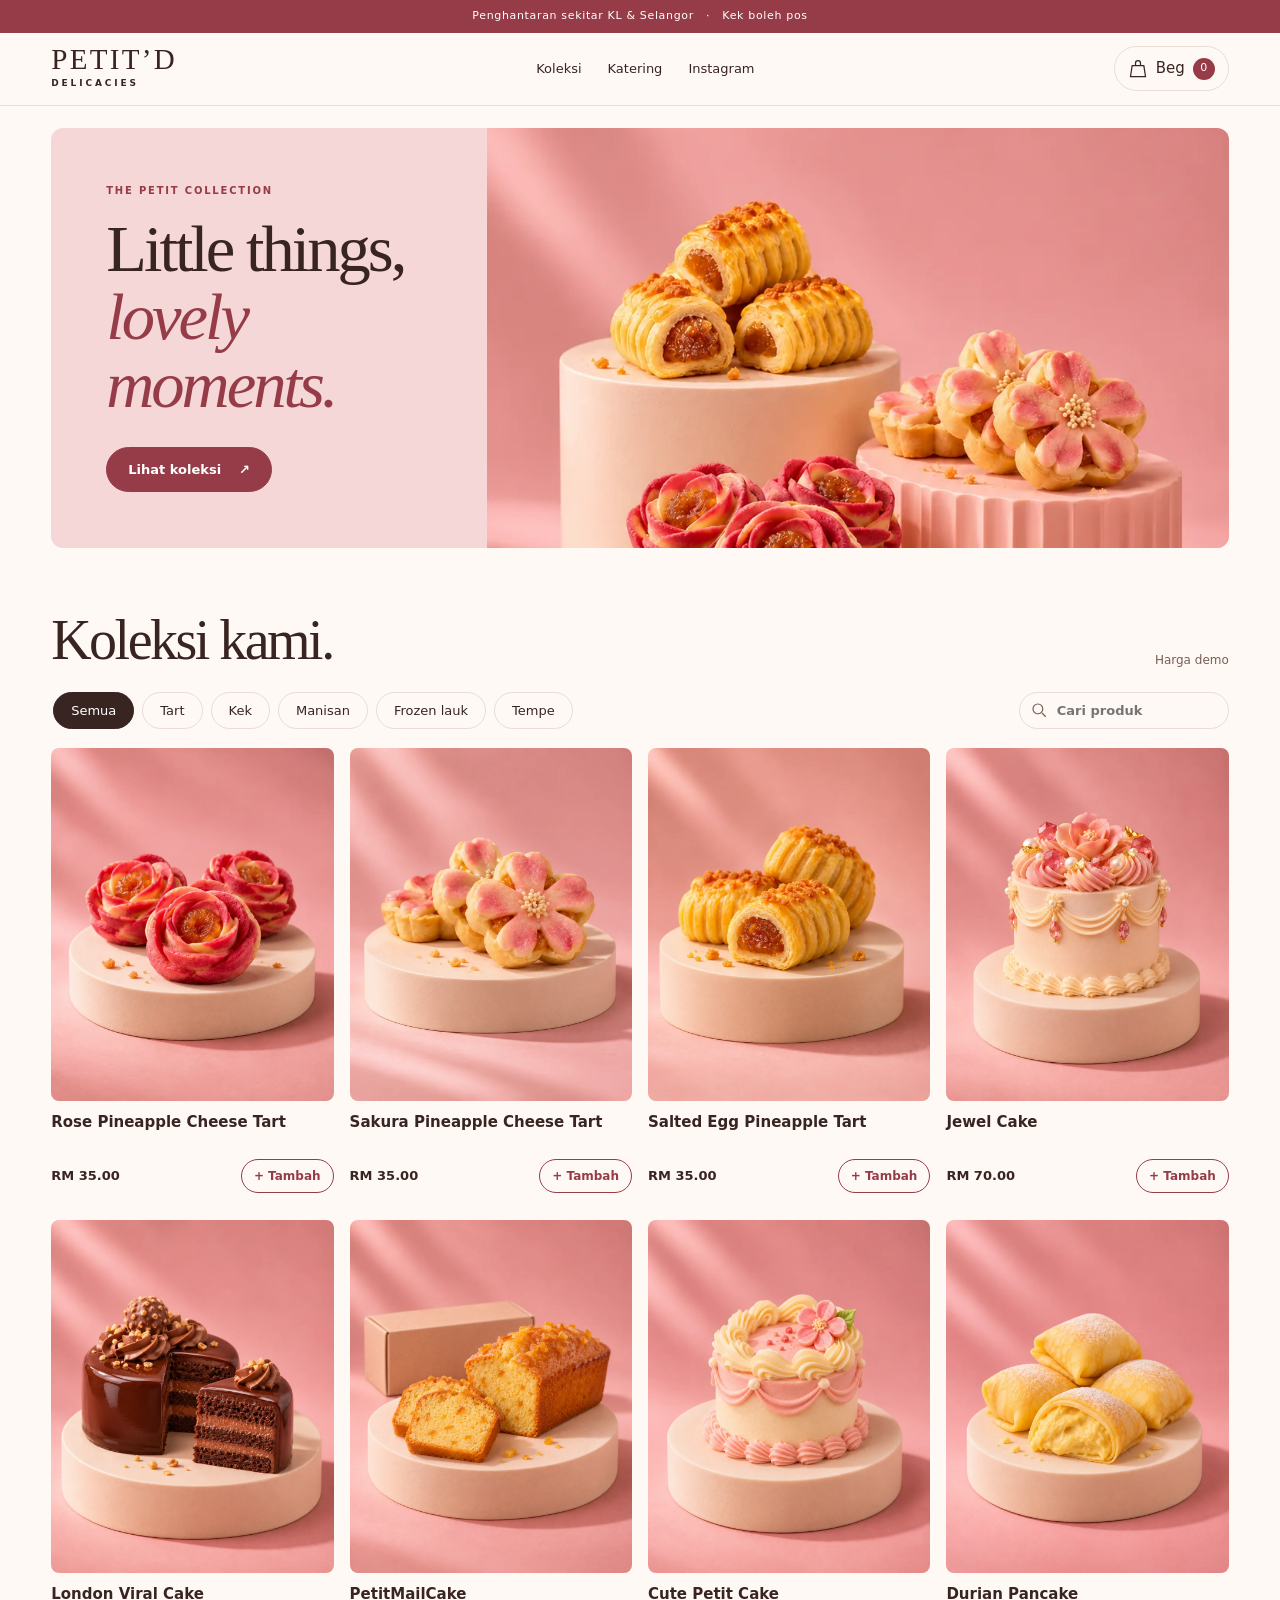
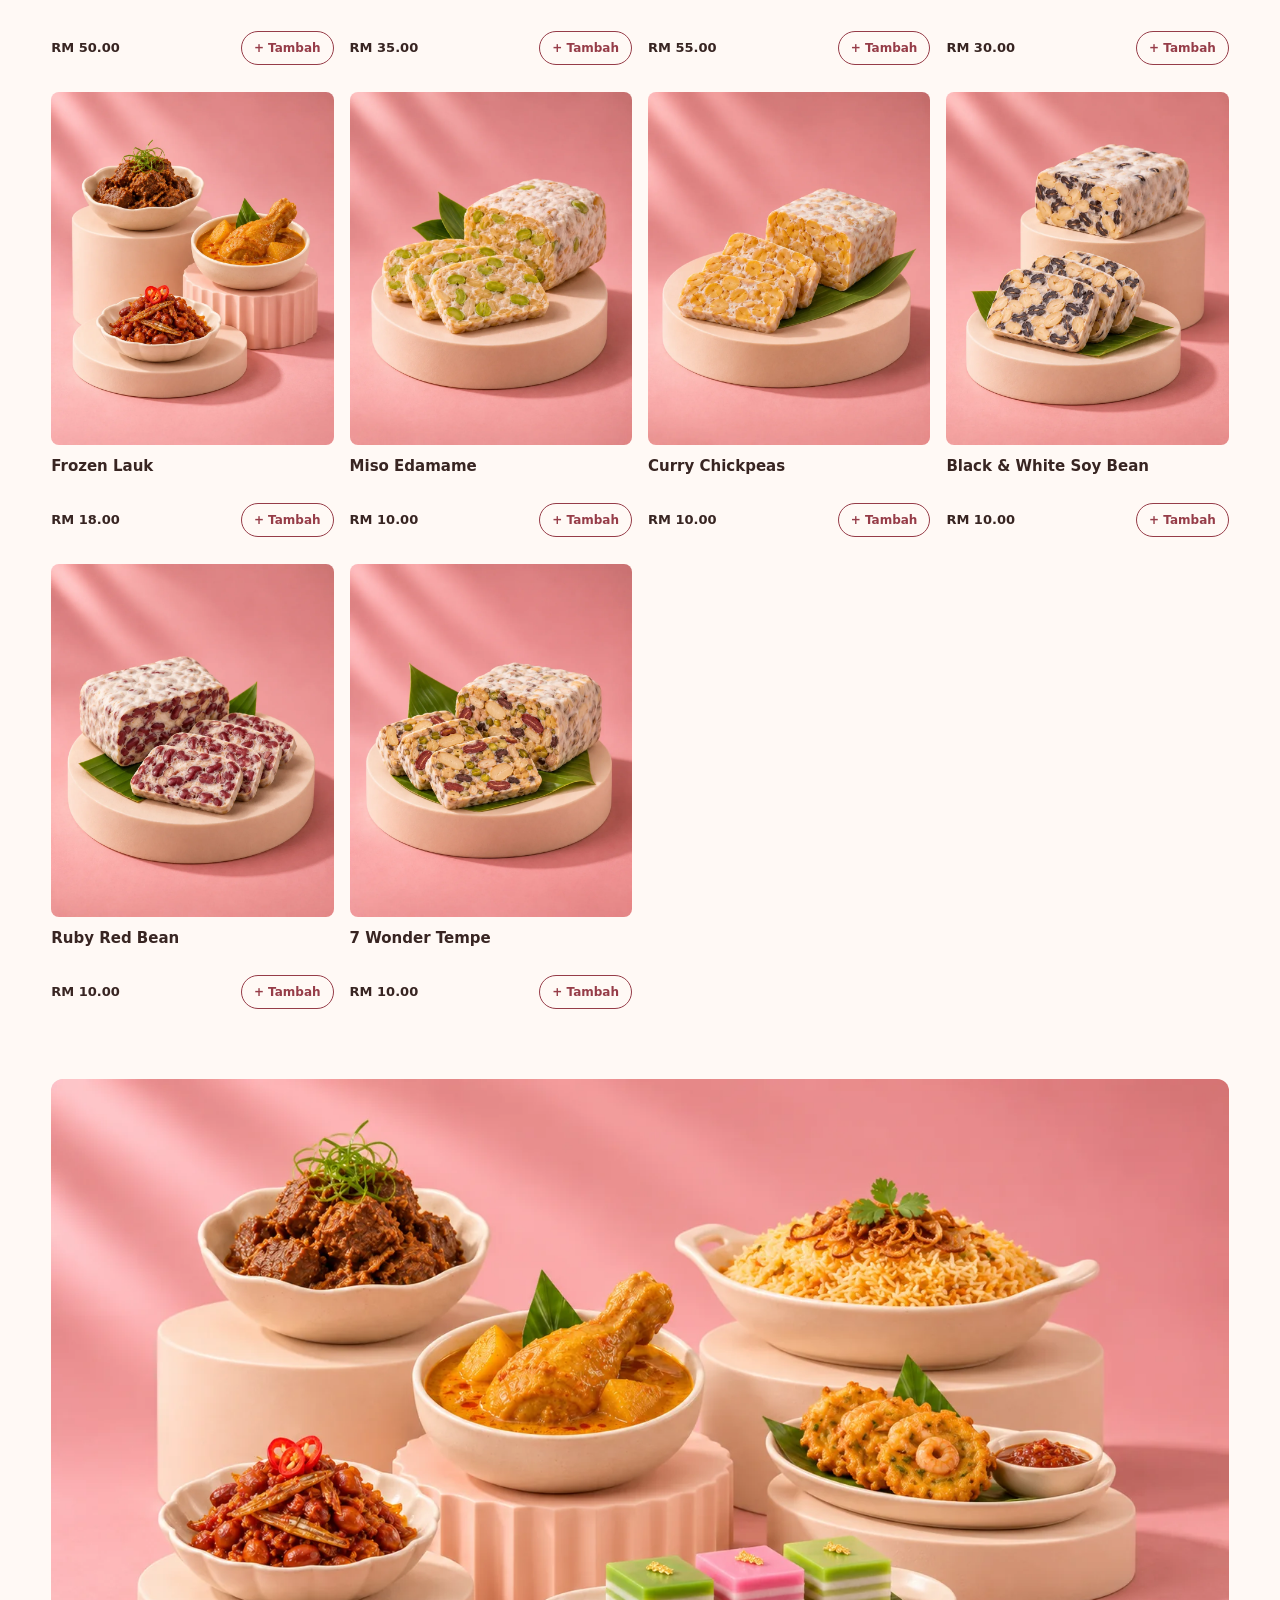
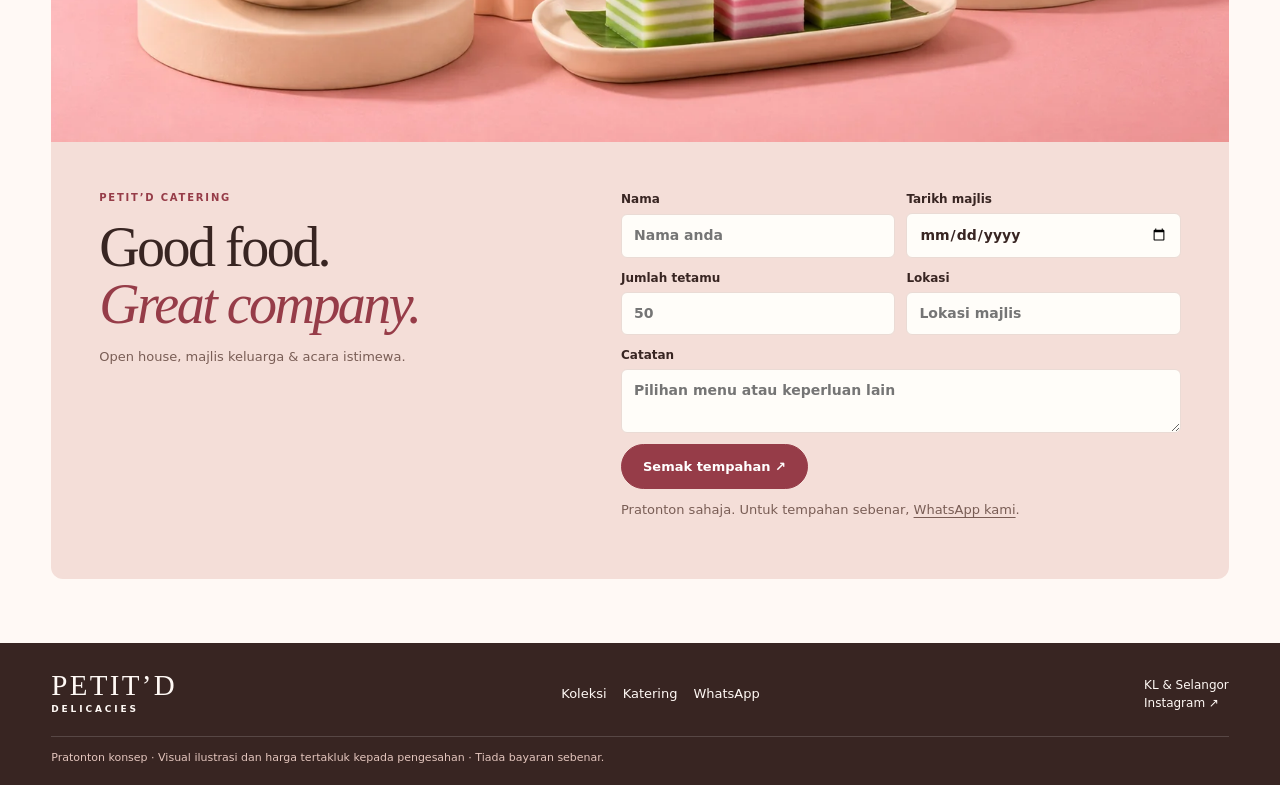
==== commit 94e41e0f: "Initialize product dialog image to a valid local asset for image QA" ====
--- a/index.html
+++ b/index.html
@@ -5,4 +5,4 @@
 <section id="shop" class="wrap section"><div class="heading"><h2>Koleksi kami.</h2><span class="muted">Harga demo</span></div><div class="shop-tools"><div id="filters" class="filters" aria-label="Kategori"></div><label class="search"><svg aria-hidden="true" width="18" height="18" viewBox="0 0 24 24" fill="none" stroke="currentColor" stroke-width="1.6"><circle cx="10.5" cy="10.5" r="6.5"/><path d="m16 16 5 5"/></svg><input id="search" type="search" placeholder="Cari produk" aria-label="Cari produk" autocomplete="off"></label></div><div id="products" class="products"></div></section>
 <section id="catering" class="wrap catering"><div class="catering-photo"><img src="assets/products/catering.webp" width="1600" height="900" loading="lazy" alt="Ilustrasi hidangan katering Malaysia"></div><div class="catering-content"><div><p class="kicker">PETIT’D CATERING</p><h2>Good food.<br><em>Great company.</em></h2><p>Open house, majlis keluarga &amp; acara istimewa.</p></div><form id="catering-form"><div class="fields"><label>Nama<input name="name" required autocomplete="name" placeholder="Nama anda"></label><label>Tarikh majlis<input name="date" type="date" required></label><label>Jumlah tetamu<input name="guests" type="number" min="1" required placeholder="50"></label><label>Lokasi<input name="location" required placeholder="Lokasi majlis"></label></div><label>Catatan<textarea name="notes" rows="2" placeholder="Pilihan menu atau keperluan lain"></textarea></label><button class="btn" type="submit">Semak tempahan ↗</button><p class="muted form-hint">Pratonton sahaja. Untuk tempahan sebenar, <a href="https://wa.me/60123327955" target="_blank" rel="noopener">WhatsApp kami</a>.</p><p class="form-status" id="cater-status" role="status"></p></form></div></section></main>
 <footer><div class="wrap footer-inner"><a class="brand" href="#home">PETIT’D<span>DELICACIES</span></a><div><a href="#shop">Koleksi</a><a href="#catering">Katering</a><a href="https://wa.me/60123327955" target="_blank" rel="noopener">WhatsApp</a></div><p>KL &amp; Selangor<br><a href="https://www.instagram.com/petitdelicacies/" target="_blank" rel="noopener">Instagram ↗</a></p></div><div class="wrap footer-note">Pratonton konsep · Visual ilustrasi dan harga tertakluk kepada pengesahan · Tiada bayaran sebenar.</div></footer>
-<dialog id="cart" aria-labelledby="cart-title"><div class="cart-top"><h2 id="cart-title">Beg belian</h2><button id="close-cart" class="close" aria-label="Tutup">×</button></div><div id="cart-lines"></div><div class="cart-summary"><div><strong>Subtotal</strong><strong id="subtotal">RM 0.00</strong></div><button id="checkout" class="btn" type="button">Checkout ↗</button></div><form id="checkout-form" hidden><p class="muted">Demo sahaja. Tiada bayaran atau pesanan dihantar.</p><label>Nama<input name="name" required autocomplete="name"></label><label>Telefon<input type="tel" name="phone" required autocomplete="tel"></label><label>Penghantaran<select name="delivery" required><option value="">Pilih kaedah</option><option value="local">Penghantaran KL/Selangor</option><option value="post">Pos (produk layak)</option></select></label><label>Alamat<textarea name="address" required rows="2"></textarea></label><button class="btn" type="submit">Semak pesanan</button><p id="checkout-status" class="form-status" role="status"></p></form></dialog><dialog id="product-detail" aria-labelledby="detail-title"><button type="button" id="close-detail" class="close detail-close" aria-label="Tutup">×</button><div class="detail-grid"><img id="detail-img" alt="" width="960" height="1200"><div class="detail-copy"><p id="detail-category" class="kicker"></p><h2 id="detail-title"></h2><strong id="detail-price"></strong><p id="detail-delivery" class="muted"></p><button class="btn" id="detail-add" type="button">Tambah ke beg</button><p class="muted">Visual ilustrasi · Harga demo</p></div></div></dialog><div id="toast" role="status" aria-live="polite"></div><noscript>Aktifkan JavaScript untuk menggunakan katalog dan beg belian.</noscript></body></html>
+<dialog id="cart" aria-labelledby="cart-title"><div class="cart-top"><h2 id="cart-title">Beg belian</h2><button id="close-cart" class="close" aria-label="Tutup">×</button></div><div id="cart-lines"></div><div class="cart-summary"><div><strong>Subtotal</strong><strong id="subtotal">RM 0.00</strong></div><button id="checkout" class="btn" type="button">Checkout ↗</button></div><form id="checkout-form" hidden><p class="muted">Demo sahaja. Tiada bayaran atau pesanan dihantar.</p><label>Nama<input name="name" required autocomplete="name"></label><label>Telefon<input type="tel" name="phone" required autocomplete="tel"></label><label>Penghantaran<select name="delivery" required><option value="">Pilih kaedah</option><option value="local">Penghantaran KL/Selangor</option><option value="post">Pos (produk layak)</option></select></label><label>Alamat<textarea name="address" required rows="2"></textarea></label><button class="btn" type="submit">Semak pesanan</button><p id="checkout-status" class="form-status" role="status"></p></form></dialog><dialog id="product-detail" aria-labelledby="detail-title"><button type="button" id="close-detail" class="close detail-close" aria-label="Tutup">×</button><div class="detail-grid"><img id="detail-img" src="assets/products/jewel.webp" alt="" width="960" height="1200"><div class="detail-copy"><p id="detail-category" class="kicker"></p><h2 id="detail-title"></h2><strong id="detail-price"></strong><p id="detail-delivery" class="muted"></p><button class="btn" id="detail-add" type="button">Tambah ke beg</button><p class="muted">Visual ilustrasi · Harga demo</p></div></div></dialog><div id="toast" role="status" aria-live="polite"></div><noscript>Aktifkan JavaScript untuk menggunakan katalog dan beg belian.</noscript></body></html>
